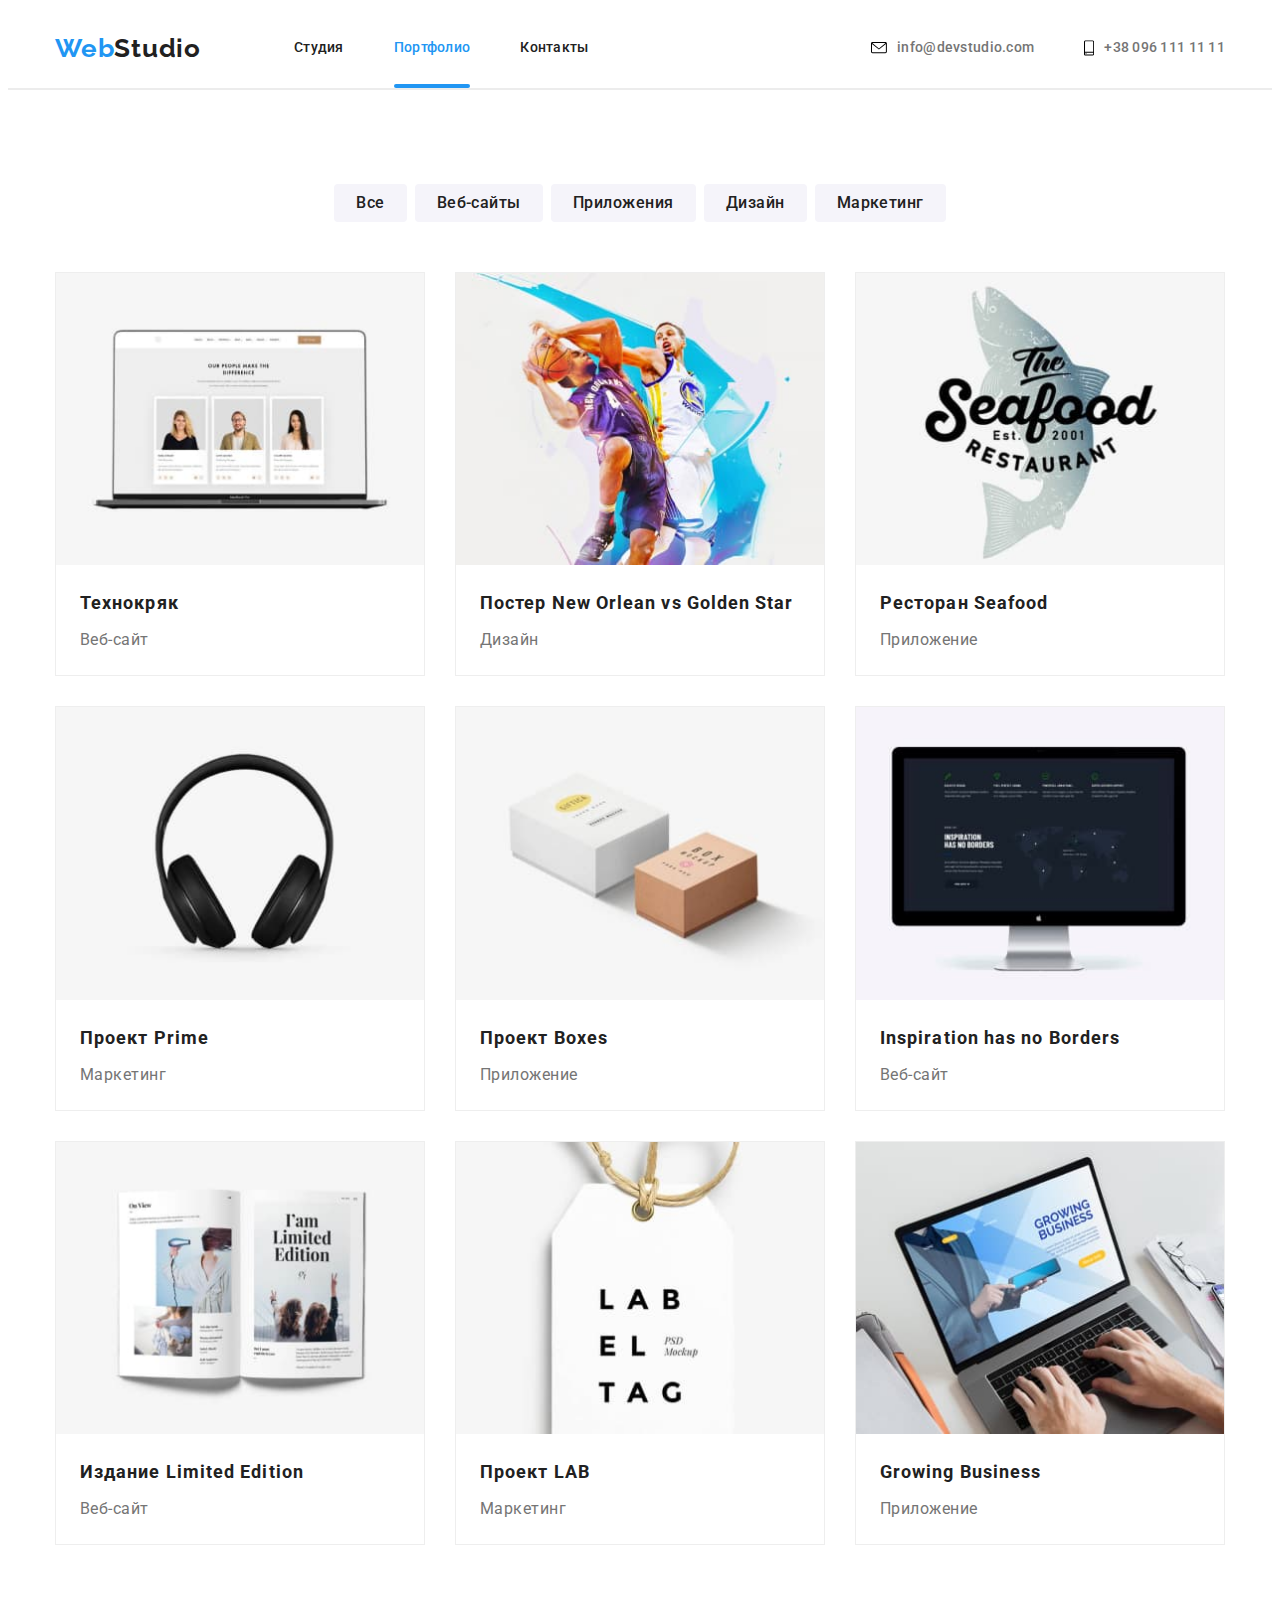
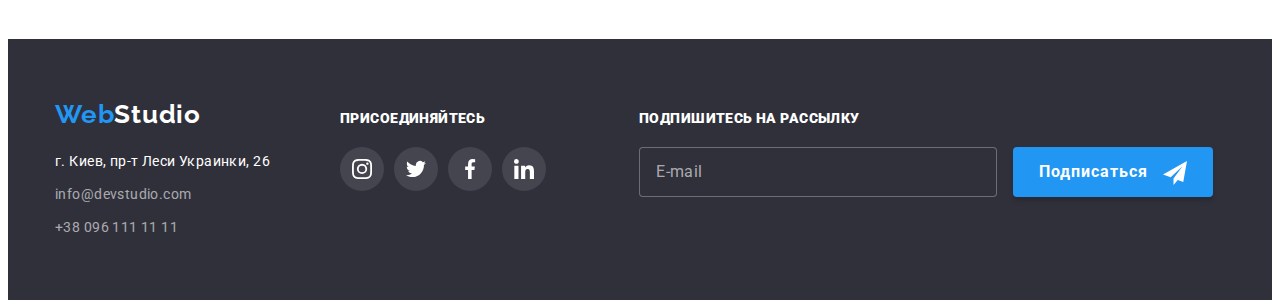
==== portfolio.html @ 42f09f69 "Homework-07 copy" ====
<!DOCTYPE html>
<html lang="ru">
<head>
    <meta charset="UTF-8">
    <meta name="viewport" content="width=device-width, initial-scale=1.0">
    <link href="https://fonts.googleapis.com/css2?family=Raleway:wght@700&family=Roboto:wght@400;500;700;900&display=swap" rel="stylesheet">
    <link rel="stylesheet" href="https://cdnjs.cloudflare.com/ajax/libs/modern-normalize/1.0.0/modern-normalize.min.css" integrity="sha512-ISS7cAi1PEhQ8jnbJpJZMd29NlhNj4AWYyLOSp2CE/CsHxTCu+r+t0D2yoJudVrd0/8fTVPUVDzY5Tvli75u/g==" crossorigin="anonymous" />
    <link rel="stylesheet" href="./css/main.min.css">
    <title>WebStudio</title>
</head>
<body>
    <header>
        <div class="container header">
            <nav class="nav">
                    <a href="./index.html" class="logo">Web<span class="logo-header">Studio</span></a>
                <ul class="list site-nav">
                    <li>
                        <a href="./index.html" class="nav-link">Студия</a>
                    </li>
                    <li>
                        <a href="./portfolio.html" class="nav-link current">Портфолио</a>
                    </li>
                    <li>
                        <a href="#contacts" class="nav-link">Контакты</a>
                    </li>
                </ul>
            </nav>
    
            <ul class="list contacts">
                <li>
                    <a href="mailto:info@devstudio.com" class="contacts-header">
                        <svg class="icon-contacts" width="16" height="12">
                            <use href="./imeges/icons/sprite.svg#icon-envelope"></use>
                        </svg>
                        info@devstudio.com
                    </a>
                </li>
                <li>
                    <a href="tel:+380961111111" class="contacts-header">
                        <svg class="icon-contacts" width="10" height="16">
                            <use href="./imeges/icons/sprite.svg#icon-smartphone"></use>
                        </svg>
                        +38 096 111 11 11
                    </a>
                </li>
            </ul>
        </div>
    </header>
        <span class="line"></span>
    <main>
        <div class="container">
                <h1 class="visually-hidden">Портфолио</h1>
            <ul class="list filter">
                <li>
                    <button type="button" class="btn">Все</button>
                </li>
                <li>
                    <button type="button" class="btn">Веб-сайты</button>
                </li>
                <li>
                    <button type="button" class="btn">Приложения</button>
                </li>
                <li>
                    <button type="button" class="btn">Дизайн</button>
                </li>
                <li>
                    <button type="button" class="btn">Маркетинг</button>
                </li>
            </ul>
        </div>

        <section class="portfolio-section">
            <div class="container">
                <h2 class="visually-hidden">Примеры наших работ</h2>

                <ul class="list portfolio">
                    <li class="portfolio-list">
                        <a class="portfolio-link" href="">
                            <div class="portfolio-thumb">
                                <img src="./imeges/portfolio/img-1.jpg" width="370" height="294" alt="Страница сайта на ноутбуке">  
                                <div class="portfolio-overlay">
                                    <p class="hidden-text">Технокряк это современная площадка распространения коронавируса. Компании используют эту платформу для цифрового шпионажа и атак на защищённые сервера конкурентов.</p>
                                </div>
                            </div> 
                            <h3 class="examples">Технокряк</h3>
                            <p class="examples-item">Веб-сайт</p>
                        </a>
                    </li>

                    <li class="portfolio-list">
                        <a class="portfolio-link" href="">
                            <div class="portfolio-thumb">
                                <img src="./imeges/portfolio/img-2.jpg" width="370" height="294" alt="Два баскетболиста с мячом">
                                <div class="portfolio-overlay">
                                    <p class="hidden-text">Технокряк это современная площадка распространения коронавируса. Компании используют эту платформу для цифрового шпионажа и атак на защищённые сервера конкурентов.</p>
                                </div>
                            </div>
                            <h3 class="examples">Постер New Orlean vs Golden Star</h3>
                            <p class="examples-item">Дизайн</p>
                        </a>
                    </li>

                    <li class="portfolio-list">
                        <a class="portfolio-link" href="">
                            <div class="portfolio-thumb">
                                <img src="./imeges/portfolio/img-3.jpg" width="370" height="294" alt="Логотип ресторана - название на фоне рыбы">
                                <div class="portfolio-overlay">
                                    <p class="hidden-text">Технокряк это современная площадка распространения коронавируса. Компании используют эту платформу для цифрового шпионажа и атак на защищённые сервера конкурентов.</p>
                                </div>
                            </div>
                            <h3 class="examples">Ресторан Seafood</h3>
                            <p class="examples-item">Приложение</p>
                        </a>
                    </li>

                    <li class="portfolio-list">
                        <a class="portfolio-link" href="">
                            <div class="portfolio-thumb">
                                <img src="./imeges/portfolio/img-4.jpg" width="370" height="294" alt="Наушники">
                                <div class="portfolio-overlay">
                                    <p class="hidden-text">Технокряк это современная площадка распространения коронавируса. Компании используют эту платформу для цифрового шпионажа и атак на защищённые сервера конкурентов.</p>
                                </div>
                            </div>
                            <h3 class="examples">Проект Prime</h3>
                            <p class="examples-item">Маркетинг</p>
                        </a>
                    </li>

                    <li class="portfolio-list">
                        <a class="portfolio-link" href="">
                            <div class="portfolio-thumb">
                                <img src="./imeges/portfolio/img-5.jpg" width="370" height="294" alt="Две коробки">
                                <div class="portfolio-overlay">
                                    <p class="hidden-text">Технокряк это современная площадка распространения коронавируса. Компании используют эту платформу для цифрового шпионажа и атак на защищённые сервера конкурентов.</p>
                                </div>
                            </div>
                            <h3 class="examples">Проект Boxes</h3>
                            <p class="examples-item">Приложение</p>
                        </a>
                    </li>

                    <li class="portfolio-list">
                        <a class="portfolio-link" href="">
                            <div class="portfolio-thumb">
                                <img src="./imeges/portfolio/img-6.jpg" width="370" height="294" alt="Монитор компьютера">
                                <div class="portfolio-overlay">
                                    <p class="hidden-text">Технокряк это современная площадка распространения коронавируса. Компании используют эту платформу для цифрового шпионажа и атак на защищённые сервера конкурентов.</p>
                                </div>
                            </div>
                            <h3 class="examples">Inspiration has no Borders</h3>
                            <p class="examples-item">Веб-сайт</p>
                        </a>
                    </li>

                    <li class="portfolio-list">
                        <a class="portfolio-link" href="">
                            <div class="portfolio-thumb">
                                <img src="./imeges/portfolio/img-7.jpg" width="370" height="294" alt="Страницы журнала">
                                <div class="portfolio-overlay">
                                    <p class="hidden-text">Технокряк это современная площадка распространения коронавируса. Компании используют эту платформу для цифрового шпионажа и атак на защищённые сервера конкурентов.</p>
                                </div>
                            </div>
                            <h3 class="examples">Издание Limited Edition</h3>
                            <p class="examples-item">Веб-сайт</p>
                        </a>
                    </li>

                    <li class="portfolio-list">
                        <a class="portfolio-link" href="">
                            <div class="portfolio-thumb">
                                <img src="./imeges/portfolio/img-8.jpg" width="370" height="294" alt="Ярлык">
                                <div class="portfolio-overlay">
                                    <p class="hidden-text">Технокряк это современная площадка распространения коронавируса. Компании используют эту платформу для цифрового шпионажа и атак на защищённые сервера конкурентов.</p>
                                </div>
                            </div>
                            <h3 class="examples">Проект LAB</h3>
                            <p class="examples-item">Маркетинг</p>
                        </a>
                    </li>

                    <li class="portfolio-list">
                        <a class="portfolio-link" href="">
                            <div class="portfolio-thumb">
                                <img src="./imeges/portfolio/img-9.jpg" width="370" height="294" alt="Открытый ноутбук, руки на клавиатуре">
                                <div class="portfolio-overlay">
                                    <p class="hidden-text">Технокряк это современная площадка распространения коронавируса. Компании используют эту платформу для цифрового шпионажа и атак на защищённые сервера конкурентов.</p>
                                </div>
                            </div>
                            <h3 class="examples">Growing Business</h3>
                            <p class="examples-item">Приложение</p>
                        </a>
                    </li>
                </ul>
            </div>
        </section>
    </main>

    <footer id="contacts" class="footer">
        <div class="container footer-flexbox">
            <div class="address-container">
                <a href="./index.html" class="logo">Web<span class="logo-footer">Studio</span></a>
                <address class="address-flexbox">
                    <p class="address">г. Киев, пр-т Леси Украинки, 26</p>
                    <a href="mailto:info@devstudio.com" class="contacts-footer">info@devstudio.com</a>
                    <a href="tel:+380961111111" class="contacts-footer">+38 096 111 11 11</a>
                </address>
            </div>
        
            <div class="join-container">
                <p class="join">Присоединяйтесь</p>
                <ul class="list social">
                    <li>
                        <a href="" class="our-social-links">
                            <svg class="social-icons">
                                <use href="./imeges/icons/sprite.svg#icon-instagram"></use>
                            </svg>
                        </a>
                    </li>
                    <li>
                        <a href="" class="our-social-links">
                            <svg class="social-icons">
                                <use href="./imeges/icons/sprite.svg#icon-twitter"></use>
                            </svg>
                        </a>
                    </li>
                    <li>
                        <a href="" class="our-social-links">
                            <svg class="social-icons">
                                <use href="./imeges/icons/sprite.svg#icon-facebook"></use>
                            </svg>
                        </a>
                    </li>
                    <li>
                        <a href="" class="our-social-links">
                            <svg class="social-icons">
                                <use href="./imeges/icons/sprite.svg#icon-linkedin"></use>
                            </svg>
                        </a>
                    </li>
                </ul>
            </div>

            <div class="subscribe-container">
                <p class="join">Подпишитесь на рассылку</p>
                <div class="form-footer">
                    <form>
                        <input type="email" name="e-mail" placeholder="E-mail">
                        <button class="subscribe-btn">Подписаться
                            <svg class="icon-send" width="24" height="24">
                                <use href='./imeges/icons/sprite.svg#icon-send'></use>
                            </svg>
                        </button>
                    </form>
                </div>
            </div>
            
        </div>
    </footer>
    
</body>
</html>
---- css/main.min.css ----
.visually-hidden{position:absolute !important;clip:rect(1px 1px 1px 1px);clip:rect(1px, 1px, 1px, 1px);padding:0 !important;border:0 !important;height:1px !important;width:1px !important;overflow:hidden}html{box-sizing:border-box}*,*::before,*::after{box-sizing:inherit}img{display:block;max-width:100%;height:auto}h1,h2,h3,p{margin-top:0}a{text-decoration:none}:root{--primary-text-color: #757575;--title-text-color: #212121;--accent-color: #2196F3;--primary-bg-color: #FFFFFF;--secondary-bg-color: #2F303A;--primary-button-color: #F5F4FA}body{background-color:#fff;color:#757575}.list{padding:0px;margin:0px;list-style:none}.container{width:1200px;margin-left:auto;margin-right:auto;padding-left:15px;padding-right:15px}.filter{display:flex;justify-content:center;padding-top:94px;padding-bottom:50px}.filter li:not(:last-child){margin-right:8px}.btn{border-radius:4px;padding:6px 22px;border:0px;font-family:Roboto,sans-serif;font-weight:500;font-size:16px;line-height:1.62;text-align:center;letter-spacing:0.03em;background-color:#F5F4FA;color:#212121;cursor:pointer;transition:background-color 250ms cubic-bezier(0.4, 0, 0.2, 1),color 250ms cubic-bezier(0.4, 0, 0.2, 1)}.btn:hover,.btn:focus{background-color:#2196F3;color:#fff}.logo{font-family:Raleway,sans-serif;font-weight:700;font-size:26px;line-height:1.19;letter-spacing:0.03em;color:#2196F3;text-decoration:none}.logo-header{font-family:Raleway,sans-serif;font-weight:700;font-size:26px;line-height:1.19;letter-spacing:0.03em;color:#212121;text-decoration:none}.logo-footer{font-family:Raleway,sans-serif;font-weight:700;font-size:26px;line-height:1.19;letter-spacing:0.03em;text-decoration:none;color:#fff}.hero-section{padding-top:200px;padding-bottom:200px;text-align:center}.hero{max-width:696px;margin-left:auto;margin-right:auto}.overlay{max-width:1600px;height:600px;margin-left:auto;margin-right:auto;background-image:linear-gradient(to right, rgba(47,48,58,0.4), rgba(47,48,58,0.4)),url(../imeges/hero-img.jpg);background-repeat:no-repeat;background-position:center;background-size:cover}.hero-title{margin-bottom:30px;font-family:Roboto,sans-serif;font-weight:900;font-size:44px;line-height:1.36;letter-spacing:0.06em;text-transform:uppercase;color:#fff}.hero-btn{display:inline-block;border-radius:4px;padding:10px 32px;border:0px;min-width:200px;box-shadow:0px 4px 4px rgba(0,0,0,0.15);font-family:Roboto,sans-serif;font-weight:700;font-size:16px;line-height:1.875;text-align:center;letter-spacing:0.06em;background-color:#2196F3;color:#fff;cursor:pointer;transition:background-color 250ms cubic-bezier(0.4, 0, 0.2, 1),color 250ms cubic-bezier(0.4, 0, 0.2, 1)}.hero-btn:hover,.hero-btn:focus{background-color:#fff;color:#2196F3}.feature-section{padding-top:94px;padding-bottom:94px}.feature{margin-bottom:10px;font-family:Roboto,sans-serif;font-weight:700;font-size:14px;line-height:1.14;letter-spacing:0.03em;text-transform:uppercase;color:#212121}.feature-text{margin-bottom:0px;width:270px;font-family:Roboto,sans-serif;font-weight:400;font-size:14px;line-height:1.71;letter-spacing:0.03em}.feature-flexbox{display:flex}.feature-flexbox li:not(:last-child){margin-right:30px}.feature-item::before{content:'';display:block;height:120px;margin-bottom:30px;background-color:#F5F4FA;border-radius:4px;background-repeat:no-repeat;background-position:center}.icon-antenna::before{background-image:url(../imeges/icons/antenna.svg)}.icon-clock::before{background-image:url(../imeges/icons/clock.svg)}.icon-diagram::before{background-image:url(../imeges/icons/diagram.svg)}.icon-astronaut::before{background-image:url(../imeges/icons/astronaut.svg)}.specialization-section{padding-bottom:94px}.specialization{display:flex}.specialization li:not(:last-child){margin-right:30px}.specialization-list{position:relative}.specialization-title{position:absolute;left:0;bottom:0;width:100%;padding-top:27px;padding-bottom:27px;margin:0;display:block;text-align:center;font-family:Roboto,sans-serif;font-weight:700;font-size:14px;line-height:1.14;letter-spacing:0.03em;text-transform:uppercase;color:#fff;background-color:rgba(47,48,58,0.8)}.section-title{margin-bottom:50px;font-family:Roboto,sans-serif;font-weight:700;font-size:36px;line-height:1.167;text-align:center;letter-spacing:0.03em;color:#212121}.team{margin-top:30px;margin-bottom:10px;font-family:Roboto,sans-serif;font-weight:500;font-size:16px;line-height:1.187;text-align:center;letter-spacing:0.03em;color:#212121}.section-team{padding-top:94px;padding-bottom:94px;background-color:#F5F4FA}.team-item{margin-bottom:16px;font-family:Roboto,sans-serif;font-weight:400;font-size:16px;line-height:1.187;text-align:center;letter-spacing:0.03em}.team-flexbox{display:flex}.team-flexbox>li:not(:last-child){margin-right:30px}.team-list{box-shadow:0px 1px 3px rgba(0,0,0,0.12),0px 1px 1px rgba(0,0,0,0.14),0px 2px 1px rgba(0,0,0,0.2);border-radius:0px 0px 4px 4px;background:#fff}.social{display:flex;justify-content:center;padding-bottom:30px}.social>li:not(:last-child){margin-right:10px}.social-links{display:flex;width:44px;height:44px;justify-content:center;align-items:center;border-radius:50%;fill:#AFB1B8;background-color:#fff;transition:background-color 250ms cubic-bezier(0.4, 0, 0.2, 1)}.social-links:hover .social-icons,.social-links:focus .social-icons{fill:#fff}.social-links:hover,.social-links:focus{background-color:#2196F3}.social-icons{width:20px;height:20px;transition:fill 250ms cubic-bezier(0.4, 0, 0.2, 1)}.nav{display:flex;align-items:center}.header{display:flex;align-items:center}.site-nav{display:flex;margin-left:93px}.site-nav li:not(:last-child){margin-right:50px}.nav-link{position:relative;display:block;padding-top:32px;padding-bottom:32px;font-family:Roboto,sans-serif;font-weight:500;font-size:14px;line-height:1.14;letter-spacing:0.02em;text-decoration:none;color:#212121;transition:color 250ms cubic-bezier(0.4, 0, 0.2, 1)}.nav-link:focus,.nav-link:hover{color:#2196F3}.nav-link.current{color:#2196F3}.nav-link::after,.nav-link::after,.current::after{position:absolute;bottom:0;width:100%;height:4px;content:'';display:block;border-radius:2px;background-color:#2196F3;opacity:0}.current::after{opacity:1}.line{display:flex;border:1px solid #ECECEC;flex-grow:1}.contacts-header{display:flex;padding-top:32px;padding-bottom:32px;align-items:center;font-family:Roboto,sans-serif;font-weight:500;font-size:14px;line-height:1.14;letter-spacing:0.02em;text-decoration:none;color:#757575;transition:color 250ms cubic-bezier(0.4, 0, 0.2, 1)}.contacts-header:hover,.contacts-header:focus{color:#2196F3}.contacts-header:hover .icon-contacts,.contacts-header:focus .icon-contacts{fill:#2196F3}.icon-contacts{margin-right:10px;transition:fill 250ms cubic-bezier(0.4, 0, 0.2, 1)}.contacts{display:flex;margin-left:auto}.contacts li:not(:last-child){margin-right:50px}.clients-section{padding-top:94px;padding-bottom:94px}.clients-title{margin-bottom:50px;font-family:Roboto,sans-serif;font-weight:700;font-size:36px;line-height:1.167;letter-spacing:0.03em;text-align:center;color:#212121}.clients-flexbox{display:flex}.clients-flexbox>li:not(:last-child){margin-right:30px}.clients-icon{fill:#AFB1B8;transition:fill 250ms cubic-bezier(0.4, 0, 0.2, 1)}.clients-link{display:flex;width:170px;height:90px;border:1px solid #AFB1B8;box-sizing:border-box;border-radius:4px;justify-content:center;align-items:center;transition:border-color 250ms cubic-bezier(0.4, 0, 0.2, 1)}.clients-link:hover .clients-icon,.clients-link:focus .clients-icon{fill:#2196F3}.clients-link:hover,.clients-link:focus{border-color:#2196F3}.footer{padding-top:60px;padding-bottom:60px;background-color:#2F303A}.address{margin-bottom:9px;margin-top:20px;font-family:Roboto,sans-serif;font-weight:400;font-size:14px;line-height:1.71;letter-spacing:0.03em;color:#fff}.contacts-footer{font-family:Roboto,sans-serif;font-weight:400;font-size:14px;line-height:1.71;text-decoration:none;letter-spacing:0.03em;color:rgba(255,255,255,0.6)}.contacts-footer+.contacts-footer{margin-top:9px}.address-flexbox{display:flex;flex-direction:column;font-style:normal}.join{margin-bottom:20px;font-family:Roboto,sans-serif;font-weight:900;font-size:14px;line-height:1.14;letter-spacing:0.03em;text-transform:uppercase;color:#fff}.our-social-links{display:flex;width:44px;height:44px;justify-content:center;align-items:center;border-radius:50%;fill:#fff;background-color:rgba(255,255,255,0.1);transition:background-color 250ms cubic-bezier(0.4, 0, 0.2, 1)}.our-social-links:hover,.our-social-links:focus{background-color:#2196F3}.footer-flexbox{display:flex}.address-container{margin-right:70px}.join-container{padding-top:12px;margin-right:93px}.subscribe-container{padding-top:12px}.subscribe-container input{margin-right:12px;width:358px;height:50px;padding-top:15px;padding-bottom:15px;padding-right:16px;padding-left:16px;font-family:Roboto,sans-serif;font-weight:400;font-size:16px;line-height:1.25;letter-spacing:0.03em;color:rgba(255,255,255,0.6);border-radius:4px;border:1px solid rgba(255,255,255,0.3);background-color:#2F303A}.subscribe-container input::placeholder{padding:0;font-family:Roboto,sans-serif;font-weight:400;font-size:16px;line-height:1.25;letter-spacing:0.03em;color:rgba(255,255,255,0.6)}.subscribe-btn{padding-top:10px;padding-bottom:10px;margin:0;width:200px;height:50px;border:0;border-radius:4px;font-family:Roboto,sans-serif;font-weight:700;font-size:16px;line-height:1.87;text-align:center;letter-spacing:0.06em;color:#fff;background-color:#2196F3;box-shadow:0px 4px 4px rgba(0,0,0,0.15);cursor:pointer;transition:background-color 250ms cubic-bezier(0.4, 0, 0.2, 1),color 250ms cubic-bezier(0.4, 0, 0.2, 1)}.subscribe-btn:hover,.subscribe-btn:focus{background-color:#fff;color:#2196F3}.subscribe-btn:hover .icon-send{fill:#2196F3}.icon-send{margin-left:10px;vertical-align:middle;fill:#fff;transition:fill 250ms cubic-bezier(0.4, 0, 0.2, 1)}.form-footer{display:flex;align-items:center}.backdrop{position:fixed;left:0;top:0;width:100%;height:100%;background-color:rgba(0,0,0,0.2);opacity:1;transition:opacity 250ms cubic-bezier(0.4, 0, 0.2, 1)}.is-hidden{opacity:0;pointer-events:none}.backdrop.is-hidden .modal{transform:translate(-50%, -50%) scale(0.9)}.modal{position:absolute;top:50%;left:50%;display:flex;min-width:528px;min-height:581px;background-color:#fff;box-shadow:0px 1px 3px rgba(0,0,0,0.12),0px 1px 1px rgba(0,0,0,0.14),0px 2px 1px rgba(0,0,0,0.2);border-radius:4px;transform:translate(-50%, -50%) scale(1);transition:transform 250ms cubic-bezier(0.4, 0, 0.2, 1)}.btn-close{width:30px;height:30px;margin-left:auto;margin-right:8px;margin-top:8px;display:flex;justify-content:center;align-items:center;border:1px solid rgba(0,0,0,0.1);border-radius:50%;background-color:#fff;cursor:pointer}.btn-close:hover .icon-close,.btn-close:focus .icon-close{fill:#2196F3}.icon-close{transition:fill 250ms cubic-bezier(0.4, 0, 0.2, 1)}.form{width:448px;margin:40px;z-index:1}.form-field{display:flex;flex-direction:column}.form-field+.form-field{margin-top:10px}.form-field input{position:relative;margin:0;padding:0;padding-left:42px;height:40px;width:100%;font-family:Roboto,sans-serif;font-weight:400;font-size:12px;line-height:1.167;letter-spacing:0.01em;border:1px solid rgba(33,33,33,0.2);border-radius:4px;color:#757575}.form-field label{margin:0;padding:0;font-family:Roboto,sans-serif;font-weight:400;font-size:12px;line-height:1.167;letter-spacing:0.01em;color:#757575}.form-field textarea{padding-top:12px;padding-bottom:12px;padding-left:16px;padding-right:16px;font-family:Roboto,sans-serif;font-weight:400;font-size:12px;line-height:1.167;letter-spacing:0.01em;color:#757575}.form-field textarea::placeholder{padding:0;font-family:Roboto,sans-serif;font-weight:400;font-size:12px;line-height:1.167;letter-spacing:0.01em;color:rgba(117,117,117,0.5)}.form-name{display:block;margin-bottom:4px}textarea{resize:none;height:120px;display:block;width:100%;border:1px solid rgba(33,33,33,0.2);border-radius:4px}textarea:focus{outline:0;border-color:#2196F3}.form-text{margin-bottom:12px;padding:0;font-family:Roboto;font-weight:700;font-size:20px;line-height:1.15;text-align:center;letter-spacing:0.03em;color:#212121}.form-checkbox{display:flex;align-items:center;justify-content:center;margin-top:20px}.form-checkbox label{margin:0;padding:0;font-family:Roboto,sans-serif;font-weight:400;font-size:14px;line-height:1.71;letter-spacing:0.03em;color:#757575}.form-checkbox a{text-decoration:underline;color:#2196F3}.form-submit{display:flex;justify-content:center;margin-top:30px}.submit{padding:10px 55px 10px 56px;margin:0;width:200px;height:50px;border:0;border-radius:4px;font-family:Roboto,sans-serif;font-weight:700;font-size:16px;line-height:1.87;text-align:center;letter-spacing:0.06em;color:#fff;background-color:#2196F3;box-shadow:0px 4px 4px rgba(0,0,0,0.15);cursor:pointer;transition:background-color 250ms cubic-bezier(0.4, 0, 0.2, 1),color 250ms cubic-bezier(0.4, 0, 0.2, 1)}.submit:hover{background-color:#F5F4FA;color:#2196F3}.form-input{position:relative}.icon-form{position:absolute;margin-left:15px;left:0;top:50%;transform:translateY(-50%)}.checkbox{-webkit-appearance:none;-moz-appearance:none;appearance:none;position:absolute}.checkbox-label{display:flex;justify-content:center;align-items:center}.custom-checkbox{display:block;width:16px;height:15px;margin-right:7px;background-image:url(../imeges/icons/check.svg)}.checkbox:checked+.custom-checkbox{background-image:url(../imeges/icons/checked.svg)}.input:focus+.icon-form{fill:#2196F3}.input:focus{outline:0;border-color:#2196F3}.input:hover{cursor:pointer}.portfolio-section{padding-bottom:94px}.portfolio{display:flex;flex-wrap:wrap}.portfolio-list{margin-right:30px;margin-bottom:30px;width:370px;background:#fff}.portfolio-list:nth-child(3n){margin-right:0px}.portfolio-list:nth-last-child(-n+3){margin-bottom:0px}.portfolio-thumb{position:relative;overflow:hidden}.hidden-text{position:absolute;left:0;top:50%;padding-left:24px;padding-right:24px;margin:0;transform:translate(0, -50%);font-family:Roboto,sans-serif;font-weight:400;font-size:18px;line-height:1.56;letter-spacing:0.03em;color:#fff}.portfolio-overlay{position:absolute;width:370px;height:294px;top:0;left:0;background-color:rgba(33,150,243,0.9);transform:translateY(100%);transition:transform 250ms cubic-bezier(0.4, 0, 0.2, 1)}.portfolio-link{display:block;border:1px solid #EEEEEE}.portfolio-link:hover .portfolio-overlay,.portfolio-link:focus .portfolio-overlay{transform:translateY(0)}.portfolio-link:hover,.portfolio-link:focus{box-shadow:0px 1px 1px rgba(0,0,0,0.12),0px 4px 4px rgba(0,0,0,0.06),1px 4px 6px rgba(0,0,0,0.16)}.examples{margin-top:20px;margin-bottom:4px;padding-left:24px;padding-right:24px;font-family:Roboto,sans-serif;font-weight:700;font-size:18px;line-height:2;letter-spacing:0.06em;color:#212121}.examples-item{padding-bottom:20px;margin-bottom:0px;padding-left:24px;padding-right:24px;font-family:Roboto,sans-serif;font-weight:400;font-size:16px;line-height:1.87;letter-spacing:0.03em;color:#757575}
/*# sourceMappingURL=main.min.css.map */
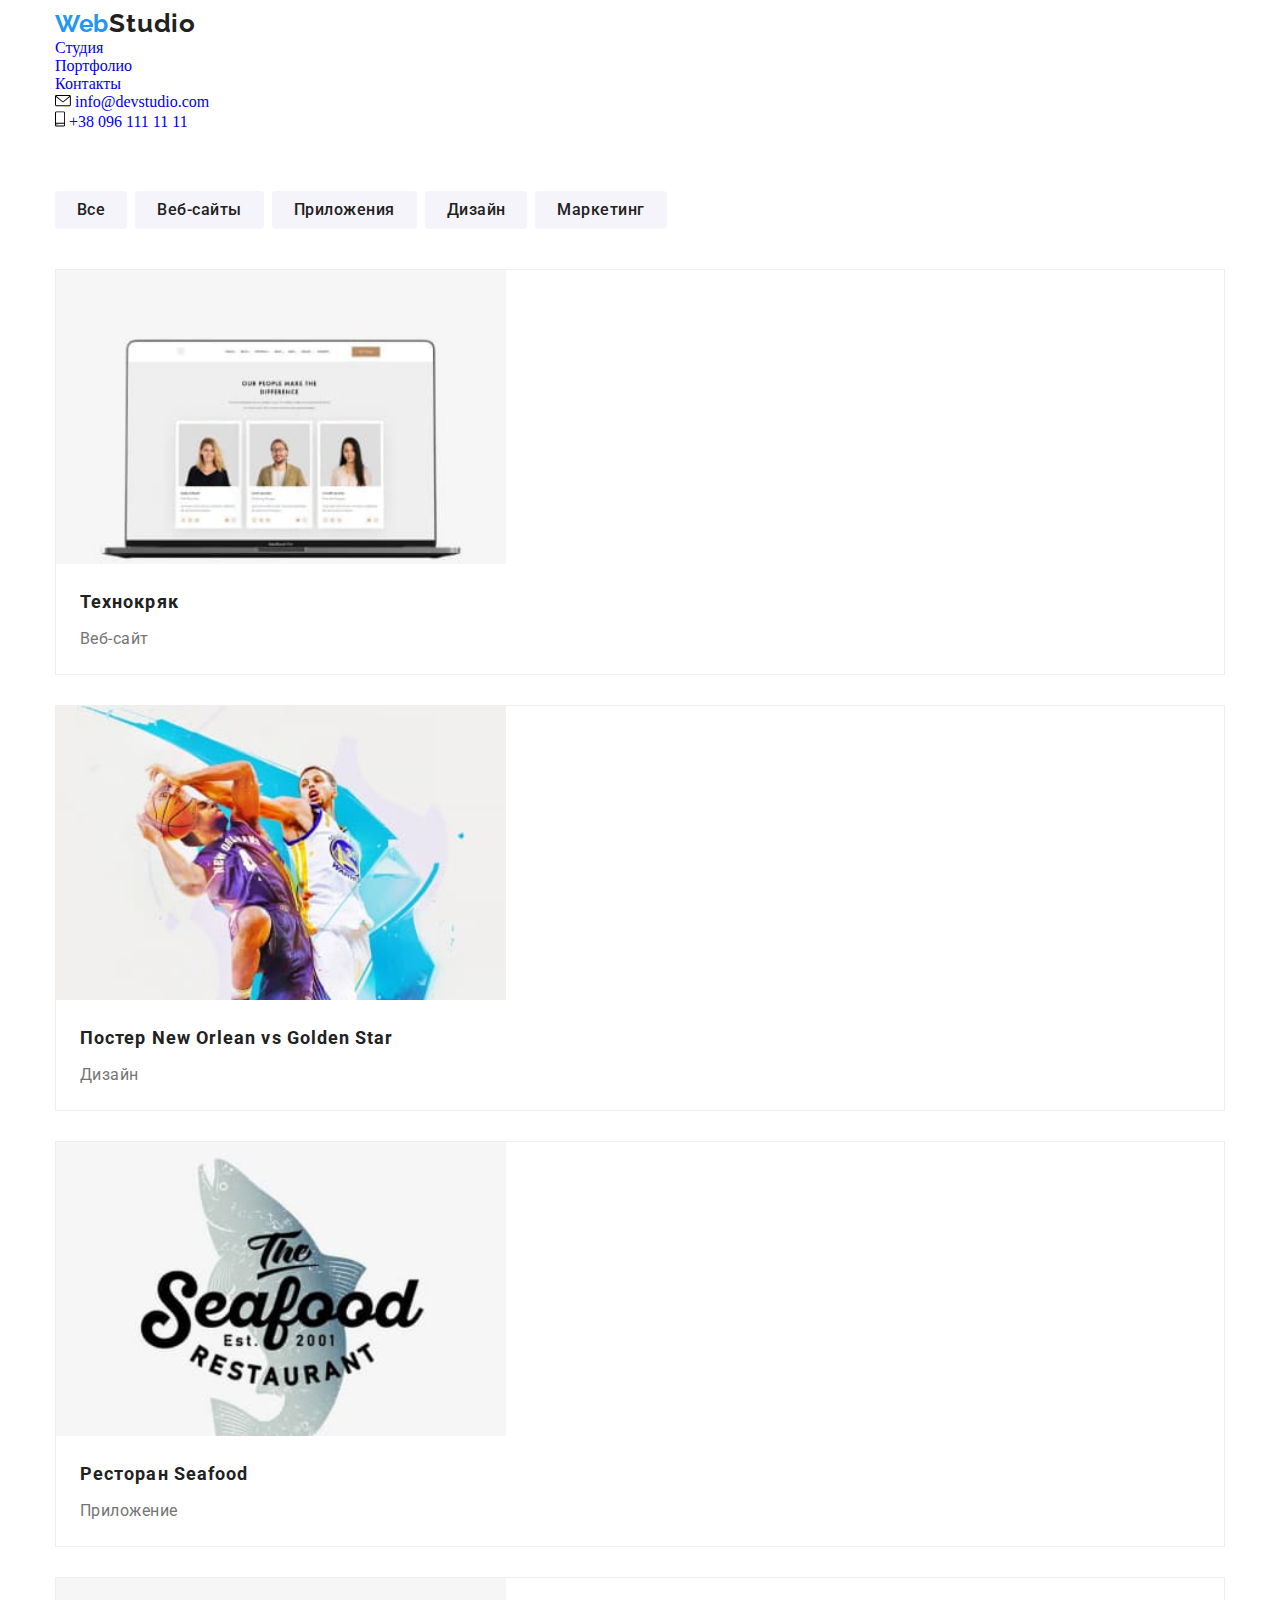
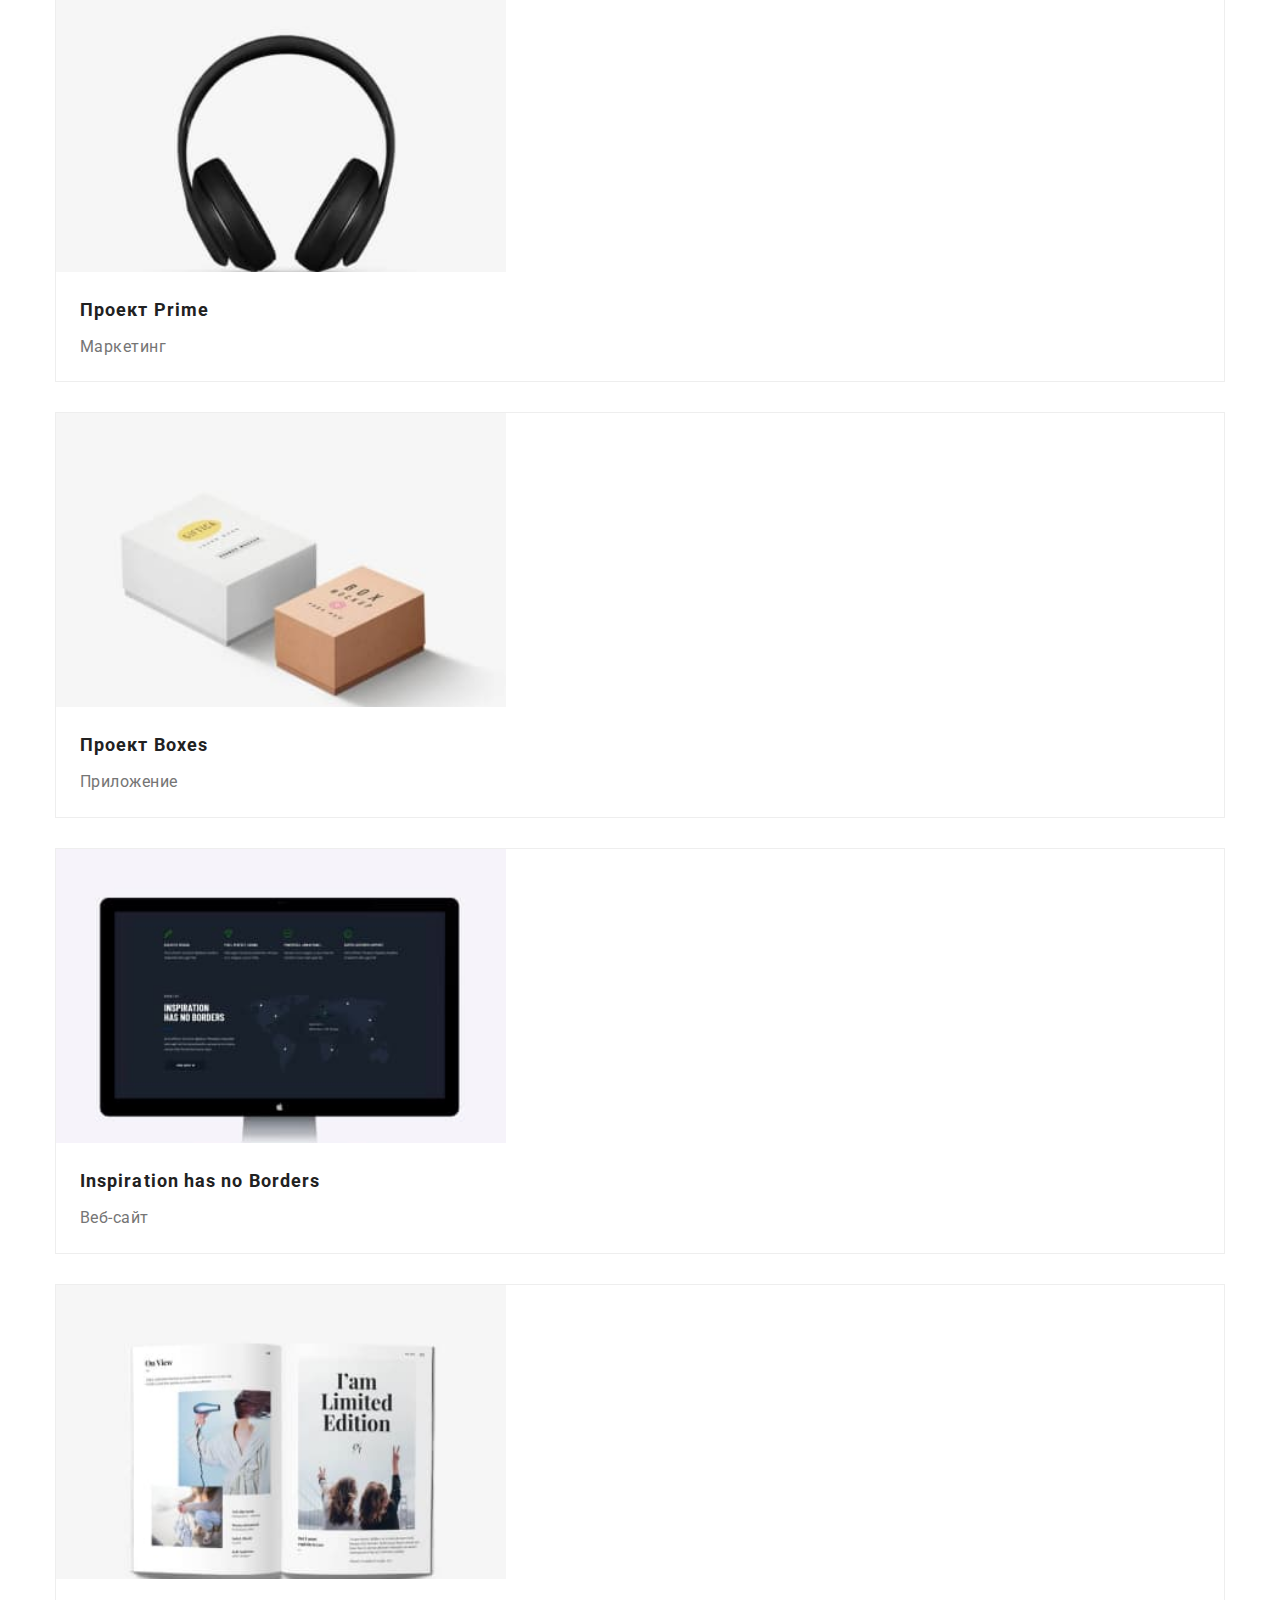
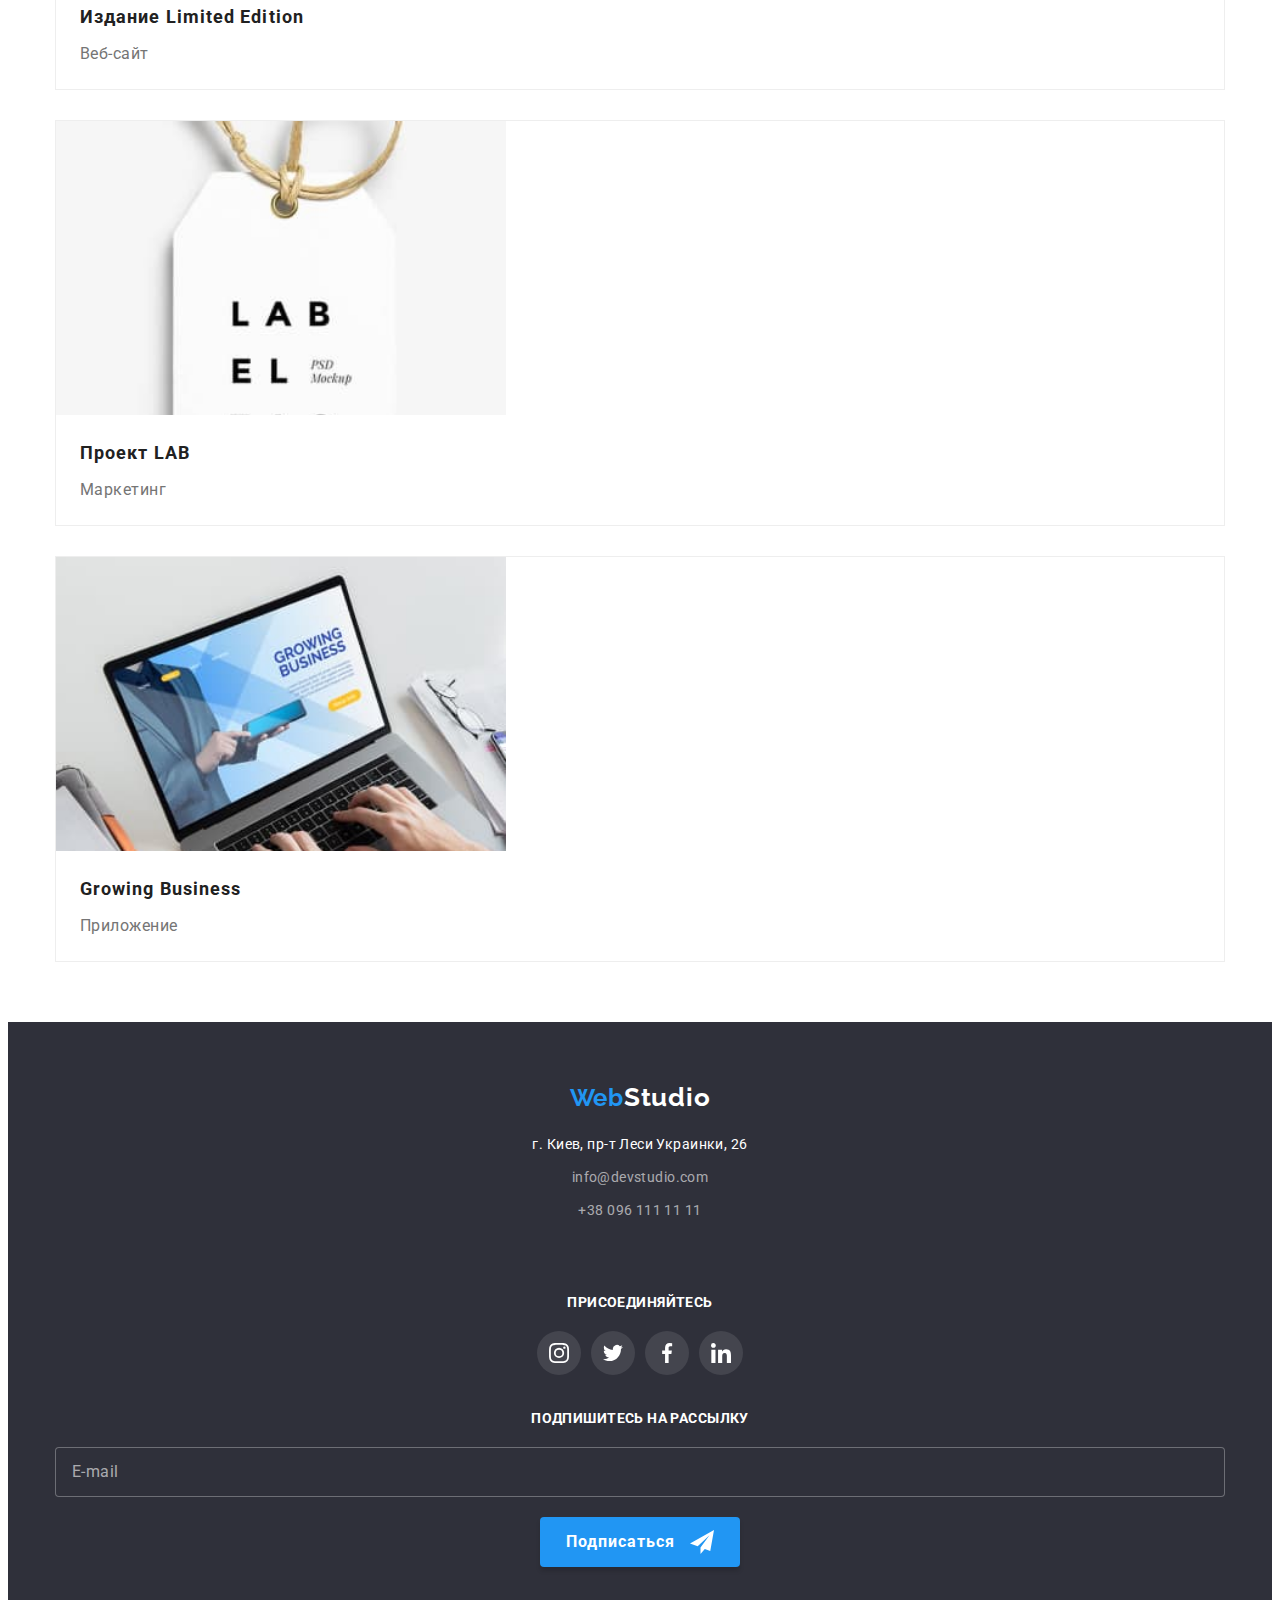
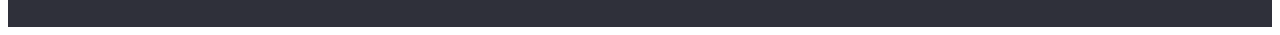
==== commit 676d19d7: "Mobile version 5.0" ====
--- a/portfolio.html
+++ b/portfolio.html
@@ -48,7 +48,7 @@
     </header>
         <span class="line"></span>
     <main>
-        <div class="container">
+        <div class="container buttons-container">
                 <h1 class="visually-hidden">Портфолио</h1>
             <ul class="list filter">
                 <li>
@@ -77,7 +77,7 @@
                     <li class="portfolio-list">
                         <a class="portfolio-link" href="">
                             <div class="portfolio-thumb">
-                                <img src="./imeges/portfolio/img-1.jpg" width="370" height="294" alt="Страница сайта на ноутбуке">  
+                                <img src="./imeges/portfolio/img-1.jpg" width="450" height="294" alt="Страница сайта на ноутбуке">  
                                 <div class="portfolio-overlay">
                                     <p class="hidden-text">Технокряк это современная площадка распространения коронавируса. Компании используют эту платформу для цифрового шпионажа и атак на защищённые сервера конкурентов.</p>
                                 </div>
@@ -90,7 +90,7 @@
                     <li class="portfolio-list">
                         <a class="portfolio-link" href="">
                             <div class="portfolio-thumb">
-                                <img src="./imeges/portfolio/img-2.jpg" width="370" height="294" alt="Два баскетболиста с мячом">
+                                <img src="./imeges/portfolio/img-2.jpg" width="450" height="294" alt="Два баскетболиста с мячом">
                                 <div class="portfolio-overlay">
                                     <p class="hidden-text">Технокряк это современная площадка распространения коронавируса. Компании используют эту платформу для цифрового шпионажа и атак на защищённые сервера конкурентов.</p>
                                 </div>
@@ -103,7 +103,7 @@
                     <li class="portfolio-list">
                         <a class="portfolio-link" href="">
                             <div class="portfolio-thumb">
-                                <img src="./imeges/portfolio/img-3.jpg" width="370" height="294" alt="Логотип ресторана - название на фоне рыбы">
+                                <img src="./imeges/portfolio/img-3.jpg" width="450" height="294" alt="Логотип ресторана - название на фоне рыбы">
                                 <div class="portfolio-overlay">
                                     <p class="hidden-text">Технокряк это современная площадка распространения коронавируса. Компании используют эту платформу для цифрового шпионажа и атак на защищённые сервера конкурентов.</p>
                                 </div>
@@ -116,7 +116,7 @@
                     <li class="portfolio-list">
                         <a class="portfolio-link" href="">
                             <div class="portfolio-thumb">
-                                <img src="./imeges/portfolio/img-4.jpg" width="370" height="294" alt="Наушники">
+                                <img src="./imeges/portfolio/img-4.jpg" width="450" height="294" alt="Наушники">
                                 <div class="portfolio-overlay">
                                     <p class="hidden-text">Технокряк это современная площадка распространения коронавируса. Компании используют эту платформу для цифрового шпионажа и атак на защищённые сервера конкурентов.</p>
                                 </div>
@@ -129,7 +129,7 @@
                     <li class="portfolio-list">
                         <a class="portfolio-link" href="">
                             <div class="portfolio-thumb">
-                                <img src="./imeges/portfolio/img-5.jpg" width="370" height="294" alt="Две коробки">
+                                <img src="./imeges/portfolio/img-5.jpg" width="450" height="294" alt="Две коробки">
                                 <div class="portfolio-overlay">
                                     <p class="hidden-text">Технокряк это современная площадка распространения коронавируса. Компании используют эту платформу для цифрового шпионажа и атак на защищённые сервера конкурентов.</p>
                                 </div>
@@ -142,7 +142,7 @@
                     <li class="portfolio-list">
                         <a class="portfolio-link" href="">
                             <div class="portfolio-thumb">
-                                <img src="./imeges/portfolio/img-6.jpg" width="370" height="294" alt="Монитор компьютера">
+                                <img src="./imeges/portfolio/img-6.jpg" width="450" height="294" alt="Монитор компьютера">
                                 <div class="portfolio-overlay">
                                     <p class="hidden-text">Технокряк это современная площадка распространения коронавируса. Компании используют эту платформу для цифрового шпионажа и атак на защищённые сервера конкурентов.</p>
                                 </div>
@@ -155,7 +155,7 @@
                     <li class="portfolio-list">
                         <a class="portfolio-link" href="">
                             <div class="portfolio-thumb">
-                                <img src="./imeges/portfolio/img-7.jpg" width="370" height="294" alt="Страницы журнала">
+                                <img src="./imeges/portfolio/img-7.jpg" width="450" height="294" alt="Страницы журнала">
                                 <div class="portfolio-overlay">
                                     <p class="hidden-text">Технокряк это современная площадка распространения коронавируса. Компании используют эту платформу для цифрового шпионажа и атак на защищённые сервера конкурентов.</p>
                                 </div>
@@ -168,7 +168,7 @@
                     <li class="portfolio-list">
                         <a class="portfolio-link" href="">
                             <div class="portfolio-thumb">
-                                <img src="./imeges/portfolio/img-8.jpg" width="370" height="294" alt="Ярлык">
+                                <img src="./imeges/portfolio/img-8.jpg" width="450" height="294" alt="Ярлык">
                                 <div class="portfolio-overlay">
                                     <p class="hidden-text">Технокряк это современная площадка распространения коронавируса. Компании используют эту платформу для цифрового шпионажа и атак на защищённые сервера конкурентов.</p>
                                 </div>
@@ -181,7 +181,7 @@
                     <li class="portfolio-list">
                         <a class="portfolio-link" href="">
                             <div class="portfolio-thumb">
-                                <img src="./imeges/portfolio/img-9.jpg" width="370" height="294" alt="Открытый ноутбук, руки на клавиатуре">
+                                <img src="./imeges/portfolio/img-9.jpg" width="450" height="294" alt="Открытый ноутбук, руки на клавиатуре">
                                 <div class="portfolio-overlay">
                                     <p class="hidden-text">Технокряк это современная площадка распространения коронавируса. Компании используют эту платформу для цифрового шпионажа и атак на защищённые сервера конкурентов.</p>
                                 </div>
--- a/css/main.min.css
+++ b/css/main.min.css
@@ -1,2 +1,2 @@
-.visually-hidden{position:absolute !important;clip:rect(1px 1px 1px 1px);clip:rect(1px, 1px, 1px, 1px);padding:0 !important;border:0 !important;height:1px !important;width:1px !important;overflow:hidden}html{box-sizing:border-box}*,*::before,*::after{box-sizing:inherit}img{display:block;max-width:100%;height:auto}h1,h2,h3,p{margin-top:0}a{text-decoration:none}:root{--primary-text-color: #757575;--title-text-color: #212121;--accent-color: #2196F3;--primary-bg-color: #FFFFFF;--secondary-bg-color: #2F303A;--primary-button-color: #F5F4FA}body{background-color:#fff;color:#757575}.list{padding:0px;margin:0px;list-style:none}.container{width:1200px;margin-left:auto;margin-right:auto;padding-left:15px;padding-right:15px}.filter{display:flex;justify-content:center;padding-top:94px;padding-bottom:50px}.filter li:not(:last-child){margin-right:8px}.btn{border-radius:4px;padding:6px 22px;border:0px;font-family:Roboto,sans-serif;font-weight:500;font-size:16px;line-height:1.62;text-align:center;letter-spacing:0.03em;background-color:#F5F4FA;color:#212121;cursor:pointer;transition:background-color 250ms cubic-bezier(0.4, 0, 0.2, 1),color 250ms cubic-bezier(0.4, 0, 0.2, 1)}.btn:hover,.btn:focus{background-color:#2196F3;color:#fff}.logo{font-family:Raleway,sans-serif;font-weight:700;font-size:26px;line-height:1.19;letter-spacing:0.03em;color:#2196F3;text-decoration:none}.logo-header{font-family:Raleway,sans-serif;font-weight:700;font-size:26px;line-height:1.19;letter-spacing:0.03em;color:#212121;text-decoration:none}.logo-footer{font-family:Raleway,sans-serif;font-weight:700;font-size:26px;line-height:1.19;letter-spacing:0.03em;text-decoration:none;color:#fff}.hero-section{padding-top:200px;padding-bottom:200px;text-align:center}.hero{max-width:696px;margin-left:auto;margin-right:auto}.overlay{max-width:1600px;height:600px;margin-left:auto;margin-right:auto;background-image:linear-gradient(to right, rgba(47,48,58,0.4), rgba(47,48,58,0.4)),url(../imeges/hero-img.jpg);background-repeat:no-repeat;background-position:center;background-size:cover}.hero-title{margin-bottom:30px;font-family:Roboto,sans-serif;font-weight:900;font-size:44px;line-height:1.36;letter-spacing:0.06em;text-transform:uppercase;color:#fff}.hero-btn{display:inline-block;border-radius:4px;padding:10px 32px;border:0px;min-width:200px;box-shadow:0px 4px 4px rgba(0,0,0,0.15);font-family:Roboto,sans-serif;font-weight:700;font-size:16px;line-height:1.875;text-align:center;letter-spacing:0.06em;background-color:#2196F3;color:#fff;cursor:pointer;transition:background-color 250ms cubic-bezier(0.4, 0, 0.2, 1),color 250ms cubic-bezier(0.4, 0, 0.2, 1)}.hero-btn:hover,.hero-btn:focus{background-color:#fff;color:#2196F3}.feature-section{padding-top:94px;padding-bottom:94px}.feature{margin-bottom:10px;font-family:Roboto,sans-serif;font-weight:700;font-size:14px;line-height:1.14;letter-spacing:0.03em;text-transform:uppercase;color:#212121}.feature-text{margin-bottom:0px;width:270px;font-family:Roboto,sans-serif;font-weight:400;font-size:14px;line-height:1.71;letter-spacing:0.03em}.feature-flexbox{display:flex}.feature-flexbox li:not(:last-child){margin-right:30px}.feature-item::before{content:'';display:block;height:120px;margin-bottom:30px;background-color:#F5F4FA;border-radius:4px;background-repeat:no-repeat;background-position:center}.icon-antenna::before{background-image:url(../imeges/icons/antenna.svg)}.icon-clock::before{background-image:url(../imeges/icons/clock.svg)}.icon-diagram::before{background-image:url(../imeges/icons/diagram.svg)}.icon-astronaut::before{background-image:url(../imeges/icons/astronaut.svg)}.specialization-section{padding-bottom:94px}.specialization{display:flex}.specialization li:not(:last-child){margin-right:30px}.specialization-list{position:relative}.specialization-title{position:absolute;left:0;bottom:0;width:100%;padding-top:27px;padding-bottom:27px;margin:0;display:block;text-align:center;font-family:Roboto,sans-serif;font-weight:700;font-size:14px;line-height:1.14;letter-spacing:0.03em;text-transform:uppercase;color:#fff;background-color:rgba(47,48,58,0.8)}.section-title{margin-bottom:50px;font-family:Roboto,sans-serif;font-weight:700;font-size:36px;line-height:1.167;text-align:center;letter-spacing:0.03em;color:#212121}.team{margin-top:30px;margin-bottom:10px;font-family:Roboto,sans-serif;font-weight:500;font-size:16px;line-height:1.187;text-align:center;letter-spacing:0.03em;color:#212121}.section-team{padding-top:94px;padding-bottom:94px;background-color:#F5F4FA}.team-item{margin-bottom:16px;font-family:Roboto,sans-serif;font-weight:400;font-size:16px;line-height:1.187;text-align:center;letter-spacing:0.03em}.team-flexbox{display:flex}.team-flexbox>li:not(:last-child){margin-right:30px}.team-list{box-shadow:0px 1px 3px rgba(0,0,0,0.12),0px 1px 1px rgba(0,0,0,0.14),0px 2px 1px rgba(0,0,0,0.2);border-radius:0px 0px 4px 4px;background:#fff}.social{display:flex;justify-content:center;padding-bottom:30px}.social>li:not(:last-child){margin-right:10px}.social-links{display:flex;width:44px;height:44px;justify-content:center;align-items:center;border-radius:50%;fill:#AFB1B8;background-color:#fff;transition:background-color 250ms cubic-bezier(0.4, 0, 0.2, 1)}.social-links:hover .social-icons,.social-links:focus .social-icons{fill:#fff}.social-links:hover,.social-links:focus{background-color:#2196F3}.social-icons{width:20px;height:20px;transition:fill 250ms cubic-bezier(0.4, 0, 0.2, 1)}.nav{display:flex;align-items:center}.header{display:flex;align-items:center}.site-nav{display:flex;margin-left:93px}.site-nav li:not(:last-child){margin-right:50px}.nav-link{position:relative;display:block;padding-top:32px;padding-bottom:32px;font-family:Roboto,sans-serif;font-weight:500;font-size:14px;line-height:1.14;letter-spacing:0.02em;text-decoration:none;color:#212121;transition:color 250ms cubic-bezier(0.4, 0, 0.2, 1)}.nav-link:focus,.nav-link:hover{color:#2196F3}.nav-link.current{color:#2196F3}.nav-link::after,.nav-link::after,.current::after{position:absolute;bottom:0;width:100%;height:4px;content:'';display:block;border-radius:2px;background-color:#2196F3;opacity:0}.current::after{opacity:1}.line{display:flex;border:1px solid #ECECEC;flex-grow:1}.contacts-header{display:flex;padding-top:32px;padding-bottom:32px;align-items:center;font-family:Roboto,sans-serif;font-weight:500;font-size:14px;line-height:1.14;letter-spacing:0.02em;text-decoration:none;color:#757575;transition:color 250ms cubic-bezier(0.4, 0, 0.2, 1)}.contacts-header:hover,.contacts-header:focus{color:#2196F3}.contacts-header:hover .icon-contacts,.contacts-header:focus .icon-contacts{fill:#2196F3}.icon-contacts{margin-right:10px;transition:fill 250ms cubic-bezier(0.4, 0, 0.2, 1)}.contacts{display:flex;margin-left:auto}.contacts li:not(:last-child){margin-right:50px}.clients-section{padding-top:94px;padding-bottom:94px}.clients-title{margin-bottom:50px;font-family:Roboto,sans-serif;font-weight:700;font-size:36px;line-height:1.167;letter-spacing:0.03em;text-align:center;color:#212121}.clients-flexbox{display:flex}.clients-flexbox>li:not(:last-child){margin-right:30px}.clients-icon{fill:#AFB1B8;transition:fill 250ms cubic-bezier(0.4, 0, 0.2, 1)}.clients-link{display:flex;width:170px;height:90px;border:1px solid #AFB1B8;box-sizing:border-box;border-radius:4px;justify-content:center;align-items:center;transition:border-color 250ms cubic-bezier(0.4, 0, 0.2, 1)}.clients-link:hover .clients-icon,.clients-link:focus .clients-icon{fill:#2196F3}.clients-link:hover,.clients-link:focus{border-color:#2196F3}.footer{padding-top:60px;padding-bottom:60px;background-color:#2F303A}.address{margin-bottom:9px;margin-top:20px;font-family:Roboto,sans-serif;font-weight:400;font-size:14px;line-height:1.71;letter-spacing:0.03em;color:#fff}.contacts-footer{font-family:Roboto,sans-serif;font-weight:400;font-size:14px;line-height:1.71;text-decoration:none;letter-spacing:0.03em;color:rgba(255,255,255,0.6)}.contacts-footer+.contacts-footer{margin-top:9px}.address-flexbox{display:flex;flex-direction:column;font-style:normal}.join{margin-bottom:20px;font-family:Roboto,sans-serif;font-weight:900;font-size:14px;line-height:1.14;letter-spacing:0.03em;text-transform:uppercase;color:#fff}.our-social-links{display:flex;width:44px;height:44px;justify-content:center;align-items:center;border-radius:50%;fill:#fff;background-color:rgba(255,255,255,0.1);transition:background-color 250ms cubic-bezier(0.4, 0, 0.2, 1)}.our-social-links:hover,.our-social-links:focus{background-color:#2196F3}.footer-flexbox{display:flex}.address-container{margin-right:70px}.join-container{padding-top:12px;margin-right:93px}.subscribe-container{padding-top:12px}.subscribe-container input{margin-right:12px;width:358px;height:50px;padding-top:15px;padding-bottom:15px;padding-right:16px;padding-left:16px;font-family:Roboto,sans-serif;font-weight:400;font-size:16px;line-height:1.25;letter-spacing:0.03em;color:rgba(255,255,255,0.6);border-radius:4px;border:1px solid rgba(255,255,255,0.3);background-color:#2F303A}.subscribe-container input::placeholder{padding:0;font-family:Roboto,sans-serif;font-weight:400;font-size:16px;line-height:1.25;letter-spacing:0.03em;color:rgba(255,255,255,0.6)}.subscribe-btn{padding-top:10px;padding-bottom:10px;margin:0;width:200px;height:50px;border:0;border-radius:4px;font-family:Roboto,sans-serif;font-weight:700;font-size:16px;line-height:1.87;text-align:center;letter-spacing:0.06em;color:#fff;background-color:#2196F3;box-shadow:0px 4px 4px rgba(0,0,0,0.15);cursor:pointer;transition:background-color 250ms cubic-bezier(0.4, 0, 0.2, 1),color 250ms cubic-bezier(0.4, 0, 0.2, 1)}.subscribe-btn:hover,.subscribe-btn:focus{background-color:#fff;color:#2196F3}.subscribe-btn:hover .icon-send{fill:#2196F3}.icon-send{margin-left:10px;vertical-align:middle;fill:#fff;transition:fill 250ms cubic-bezier(0.4, 0, 0.2, 1)}.form-footer{display:flex;align-items:center}.backdrop{position:fixed;left:0;top:0;width:100%;height:100%;background-color:rgba(0,0,0,0.2);opacity:1;transition:opacity 250ms cubic-bezier(0.4, 0, 0.2, 1)}.is-hidden{opacity:0;pointer-events:none}.backdrop.is-hidden .modal{transform:translate(-50%, -50%) scale(0.9)}.modal{position:absolute;top:50%;left:50%;display:flex;min-width:528px;min-height:581px;background-color:#fff;box-shadow:0px 1px 3px rgba(0,0,0,0.12),0px 1px 1px rgba(0,0,0,0.14),0px 2px 1px rgba(0,0,0,0.2);border-radius:4px;transform:translate(-50%, -50%) scale(1);transition:transform 250ms cubic-bezier(0.4, 0, 0.2, 1)}.btn-close{width:30px;height:30px;margin-left:auto;margin-right:8px;margin-top:8px;display:flex;justify-content:center;align-items:center;border:1px solid rgba(0,0,0,0.1);border-radius:50%;background-color:#fff;cursor:pointer}.btn-close:hover .icon-close,.btn-close:focus .icon-close{fill:#2196F3}.icon-close{transition:fill 250ms cubic-bezier(0.4, 0, 0.2, 1)}.form{width:448px;margin:40px;z-index:1}.form-field{display:flex;flex-direction:column}.form-field+.form-field{margin-top:10px}.form-field input{position:relative;margin:0;padding:0;padding-left:42px;height:40px;width:100%;font-family:Roboto,sans-serif;font-weight:400;font-size:12px;line-height:1.167;letter-spacing:0.01em;border:1px solid rgba(33,33,33,0.2);border-radius:4px;color:#757575}.form-field label{margin:0;padding:0;font-family:Roboto,sans-serif;font-weight:400;font-size:12px;line-height:1.167;letter-spacing:0.01em;color:#757575}.form-field textarea{padding-top:12px;padding-bottom:12px;padding-left:16px;padding-right:16px;font-family:Roboto,sans-serif;font-weight:400;font-size:12px;line-height:1.167;letter-spacing:0.01em;color:#757575}.form-field textarea::placeholder{padding:0;font-family:Roboto,sans-serif;font-weight:400;font-size:12px;line-height:1.167;letter-spacing:0.01em;color:rgba(117,117,117,0.5)}.form-name{display:block;margin-bottom:4px}textarea{resize:none;height:120px;display:block;width:100%;border:1px solid rgba(33,33,33,0.2);border-radius:4px}textarea:focus{outline:0;border-color:#2196F3}.form-text{margin-bottom:12px;padding:0;font-family:Roboto;font-weight:700;font-size:20px;line-height:1.15;text-align:center;letter-spacing:0.03em;color:#212121}.form-checkbox{display:flex;align-items:center;justify-content:center;margin-top:20px}.form-checkbox label{margin:0;padding:0;font-family:Roboto,sans-serif;font-weight:400;font-size:14px;line-height:1.71;letter-spacing:0.03em;color:#757575}.form-checkbox a{text-decoration:underline;color:#2196F3}.form-submit{display:flex;justify-content:center;margin-top:30px}.submit{padding:10px 55px 10px 56px;margin:0;width:200px;height:50px;border:0;border-radius:4px;font-family:Roboto,sans-serif;font-weight:700;font-size:16px;line-height:1.87;text-align:center;letter-spacing:0.06em;color:#fff;background-color:#2196F3;box-shadow:0px 4px 4px rgba(0,0,0,0.15);cursor:pointer;transition:background-color 250ms cubic-bezier(0.4, 0, 0.2, 1),color 250ms cubic-bezier(0.4, 0, 0.2, 1)}.submit:hover{background-color:#F5F4FA;color:#2196F3}.form-input{position:relative}.icon-form{position:absolute;margin-left:15px;left:0;top:50%;transform:translateY(-50%)}.checkbox{-webkit-appearance:none;-moz-appearance:none;appearance:none;position:absolute}.checkbox-label{display:flex;justify-content:center;align-items:center}.custom-checkbox{display:block;width:16px;height:15px;margin-right:7px;background-image:url(../imeges/icons/check.svg)}.checkbox:checked+.custom-checkbox{background-image:url(../imeges/icons/checked.svg)}.input:focus+.icon-form{fill:#2196F3}.input:focus{outline:0;border-color:#2196F3}.input:hover{cursor:pointer}.portfolio-section{padding-bottom:94px}.portfolio{display:flex;flex-wrap:wrap}.portfolio-list{margin-right:30px;margin-bottom:30px;width:370px;background:#fff}.portfolio-list:nth-child(3n){margin-right:0px}.portfolio-list:nth-last-child(-n+3){margin-bottom:0px}.portfolio-thumb{position:relative;overflow:hidden}.hidden-text{position:absolute;left:0;top:50%;padding-left:24px;padding-right:24px;margin:0;transform:translate(0, -50%);font-family:Roboto,sans-serif;font-weight:400;font-size:18px;line-height:1.56;letter-spacing:0.03em;color:#fff}.portfolio-overlay{position:absolute;width:370px;height:294px;top:0;left:0;background-color:rgba(33,150,243,0.9);transform:translateY(100%);transition:transform 250ms cubic-bezier(0.4, 0, 0.2, 1)}.portfolio-link{display:block;border:1px solid #EEEEEE}.portfolio-link:hover .portfolio-overlay,.portfolio-link:focus .portfolio-overlay{transform:translateY(0)}.portfolio-link:hover,.portfolio-link:focus{box-shadow:0px 1px 1px rgba(0,0,0,0.12),0px 4px 4px rgba(0,0,0,0.06),1px 4px 6px rgba(0,0,0,0.16)}.examples{margin-top:20px;margin-bottom:4px;padding-left:24px;padding-right:24px;font-family:Roboto,sans-serif;font-weight:700;font-size:18px;line-height:2;letter-spacing:0.06em;color:#212121}.examples-item{padding-bottom:20px;margin-bottom:0px;padding-left:24px;padding-right:24px;font-family:Roboto,sans-serif;font-weight:400;font-size:16px;line-height:1.87;letter-spacing:0.03em;color:#757575}
+.visually-hidden{position:absolute !important;clip:rect(1px 1px 1px 1px);clip:rect(1px, 1px, 1px, 1px);padding:0 !important;border:0 !important;height:1px !important;width:1px !important;overflow:hidden}html{box-sizing:border-box}*,*::before,*::after{box-sizing:inherit}img{display:block;max-width:100%;height:auto}h1,h2,h3,p{margin-top:0}a{text-decoration:none}:root{--primary-text-color: #757575;--title-text-color: #212121;--accent-color: #2196F3;--primary-bg-color: #FFFFFF;--secondary-bg-color: #2F303A;--primary-button-color: #F5F4FA}body{background-color:#fff;color:#757575}.list{padding:0px;margin:0px;list-style:none}.container{margin-left:auto;margin-right:auto;padding-left:15px;padding-right:15px}@media screen and (min-width: 480px){.container{width:480px}}@media screen and (min-width: 768px){.container{width:768px}}@media screen and (min-width: 1200px){.container{width:1200px}}.buttons-container{padding-top:60px;padding-bottom:40px}.filter{display:flex;flex-wrap:wrap;margin-bottom:-15px}.filter li:not(:last-child){margin-right:8px}.filter li{margin-bottom:15px}.btn{border-radius:4px;padding:6px 22px;border:0px;font-family:Roboto,sans-serif;font-weight:500;font-size:16px;line-height:1.62;text-align:center;letter-spacing:0.03em;background-color:#F5F4FA;color:#212121;cursor:pointer;transition:background-color 250ms cubic-bezier(0.4, 0, 0.2, 1),color 250ms cubic-bezier(0.4, 0, 0.2, 1)}.btn:hover,.btn:focus{background-color:#2196F3;color:#fff}.logo{font-family:Raleway,sans-serif;font-weight:700;font-size:24px;line-height:1.167;letter-spacing:0.03em;color:#2196F3;text-decoration:none}footer .logo{display:block;text-align:center}.logo-header{font-family:Raleway,sans-serif;font-weight:700;font-size:26px;line-height:1.19;letter-spacing:0.03em;color:#212121;text-decoration:none}.logo-footer{font-family:Raleway,sans-serif;font-weight:700;font-size:26px;line-height:1.19;letter-spacing:0.03em;text-decoration:none;color:#fff}.hero-section{padding-top:118px;padding-bottom:118px;text-align:center}.overlay{margin-left:auto;margin-right:auto;background-image:linear-gradient(to right, rgba(47,48,58,0.4), rgba(47,48,58,0.4)),url(../imeges/hero-img.jpg);background-repeat:no-repeat;background-position:center;background-size:cover}.hero-title{margin-bottom:30px;padding:0px 60px;font-family:Roboto,sans-serif;font-weight:900;font-size:26px;line-height:1.62;letter-spacing:0.06em;text-transform:uppercase;color:#fff}.hero-btn{display:inline-block;border-radius:4px;padding:10px 32px;border:0px;min-width:200px;box-shadow:0px 4px 4px rgba(0,0,0,0.15);font-family:Roboto,sans-serif;font-weight:700;font-size:16px;line-height:1.875;text-align:center;letter-spacing:0.06em;background-color:#2196F3;color:#fff;cursor:pointer;transition:background-color 250ms cubic-bezier(0.4, 0, 0.2, 1),color 250ms cubic-bezier(0.4, 0, 0.2, 1)}.hero-btn:hover,.hero-btn:focus{background-color:#fff;color:#2196F3}.feature-section{padding-top:60px;padding-bottom:60px}.feature{margin-bottom:10px;text-align:center;font-family:Roboto,sans-serif;font-weight:700;font-size:14px;line-height:1.14;letter-spacing:0.03em;text-transform:uppercase;color:#212121}.feature-text{margin-bottom:0px;font-family:Roboto,sans-serif;font-weight:400;font-size:14px;line-height:1.71;letter-spacing:0.03em}.feature-flexbox li:not(:last-child){margin-bottom:30px}.feature-item::before{content:'';display:block;height:120px;margin-bottom:30px;background-color:#F5F4FA;border-radius:4px;background-repeat:no-repeat;background-position:center}.icon-antenna::before{background-image:url(../imeges/icons/antenna.svg)}.icon-clock::before{background-image:url(../imeges/icons/clock.svg)}.icon-diagram::before{background-image:url(../imeges/icons/diagram.svg)}.icon-astronaut::before{background-image:url(../imeges/icons/astronaut.svg)}.specialization-section{display:none;padding-bottom:94px}.specialization{display:flex}.specialization li:not(:last-child){margin-right:30px}.specialization-list{position:relative}.specialization-title{position:absolute;left:0;bottom:0;width:100%;padding-top:27px;padding-bottom:27px;margin:0;display:block;text-align:center;font-family:Roboto,sans-serif;font-weight:700;font-size:14px;line-height:1.14;letter-spacing:0.03em;text-transform:uppercase;color:#fff;background-color:rgba(47,48,58,0.8)}.section-title{margin-bottom:50px;font-family:Roboto,sans-serif;font-weight:700;font-size:36px;line-height:1.167;text-align:center;letter-spacing:0.03em;color:#212121}.team{margin-top:30px;margin-bottom:10px;font-family:Roboto,sans-serif;font-weight:500;font-size:16px;line-height:1.187;text-align:center;letter-spacing:0.03em;color:#212121}.section-team{padding-top:60px;padding-bottom:60px;background-color:#F5F4FA}.team-title{margin-bottom:30px;font-family:Roboto,sans-serif;font-weight:700;font-size:28px;line-height:1.178;text-align:center;letter-spacing:0.03em;color:#212121}.team-item{margin-bottom:16px;font-family:Roboto,sans-serif;font-weight:400;font-size:16px;line-height:1.187;text-align:center;letter-spacing:0.03em}.team-flexbox>li:not(:last-child){margin-bottom:30px}.team-list{box-shadow:0px 1px 3px rgba(0,0,0,0.12),0px 1px 1px rgba(0,0,0,0.14),0px 2px 1px rgba(0,0,0,0.2);border-radius:0px 0px 4px 4px;background:#fff}.social{display:flex;justify-content:center;padding-bottom:24px}.social>li:not(:last-child){margin-right:10px}.social-links{display:flex;width:44px;height:44px;justify-content:center;align-items:center;border-radius:50%;fill:#AFB1B8;background-color:#fff;transition:background-color 250ms cubic-bezier(0.4, 0, 0.2, 1)}.social-links:hover .social-icons,.social-links:focus .social-icons{fill:#fff}.social-links:hover,.social-links:focus{background-color:#2196F3}.social-icons{width:20px;height:20px;transition:fill 250ms cubic-bezier(0.4, 0, 0.2, 1)}.clients-section{padding-top:60px;padding-bottom:60px}.clients-title{margin-bottom:30px;font-family:Roboto,sans-serif;font-weight:700;font-size:28px;line-height:1.178;letter-spacing:0.03em;text-align:center;color:#212121}.clients-item{width:calc((100% - 4 * 15px) / 2);margin:15px}@media screen and (min-width: 480px){.clients-flexbox{display:flex;flex-wrap:wrap;margin:-15px}}.clients-icon{fill:#AFB1B8;transition:fill 250ms cubic-bezier(0.4, 0, 0.2, 1)}.clients-link{display:flex;height:90px;border:1px solid #AFB1B8;box-sizing:border-box;border-radius:4px;justify-content:center;align-items:center;transition:border-color 250ms cubic-bezier(0.4, 0, 0.2, 1)}.clients-link:hover .clients-icon,.clients-link:focus .clients-icon{fill:#2196F3}.clients-link:hover,.clients-link:focus{border-color:#2196F3}.footer{padding-top:60px;padding-bottom:60px;background-color:#2F303A}.address{margin-bottom:9px;margin-top:20px;font-family:Roboto,sans-serif;font-weight:400;font-size:14px;line-height:1.71;letter-spacing:0.03em;text-align:center;color:#fff}.contacts-footer{font-family:Roboto,sans-serif;font-weight:400;font-size:14px;line-height:1.71;text-decoration:none;letter-spacing:0.03em;text-align:center;color:rgba(255,255,255,0.6)}.contacts-footer+.contacts-footer{margin-top:9px}.address-flexbox{display:flex;flex-direction:column;font-style:normal}.our-social-links{display:flex;width:44px;height:44px;justify-content:center;align-items:center;border-radius:50%;fill:#fff;background-color:rgba(255,255,255,0.1);transition:background-color 250ms cubic-bezier(0.4, 0, 0.2, 1)}.our-social-links:hover,.our-social-links:focus{background-color:#2196F3}.address-container{margin-bottom:60px}.join-container{padding-top:12px}.social--footer{padding:0;margin-bottom:60px}.join{margin-bottom:20px;font-family:Roboto,sans-serif;font-weight:700;font-size:14px;line-height:1.14;letter-spacing:0.03em;text-align:center;text-transform:uppercase;color:#fff}.subscribe-container{padding-top:12px}.subscribe-container input{width:100%;height:50px;padding-top:15px;padding-bottom:15px;padding-right:16px;padding-left:16px;margin-bottom:20px;font-family:Roboto,sans-serif;font-weight:400;font-size:16px;line-height:1.25;letter-spacing:0.03em;color:rgba(255,255,255,0.6);border-radius:4px;border:1px solid rgba(255,255,255,0.3);background-color:#2F303A}.subscribe-container input::placeholder{padding:0;font-family:Roboto,sans-serif;font-weight:400;font-size:16px;line-height:1.25;letter-spacing:0.03em;color:rgba(255,255,255,0.6)}.subscribe-btn{padding-top:10px;padding-bottom:10px;margin:0;width:200px;height:50px;border:0;border-radius:4px;font-family:Roboto,sans-serif;font-weight:700;font-size:16px;line-height:1.87;text-align:center;letter-spacing:0.06em;color:#fff;background-color:#2196F3;box-shadow:0px 4px 4px rgba(0,0,0,0.15);cursor:pointer;transition:background-color 250ms cubic-bezier(0.4, 0, 0.2, 1),color 250ms cubic-bezier(0.4, 0, 0.2, 1)}.subscribe-btn:hover,.subscribe-btn:focus{background-color:#fff;color:#2196F3}.subscribe-btn:hover .icon-send{fill:#2196F3}.icon-send{margin-left:10px;vertical-align:middle;fill:#fff;transition:fill 250ms cubic-bezier(0.4, 0, 0.2, 1)}.form-footer{display:flex;align-items:center}.form-footer form{width:100%;text-align:center}.backdrop{position:fixed;left:0;top:0;width:100%;height:100%;background-color:rgba(0,0,0,0.2);opacity:1;transition:opacity 250ms cubic-bezier(0.4, 0, 0.2, 1)}.is-hidden{opacity:0;pointer-events:none}.backdrop.is-hidden .modal{transform:translate(-50%, -50%) scale(0.9)}.modal{position:absolute;top:50%;left:50%;display:flex;min-width:450px;min-height:609px;background-color:#fff;box-shadow:0px 1px 3px rgba(0,0,0,0.12),0px 1px 1px rgba(0,0,0,0.14),0px 2px 1px rgba(0,0,0,0.2);border-radius:4px;transform:translate(-50%, -50%) scale(1);transition:transform 250ms cubic-bezier(0.4, 0, 0.2, 1)}.btn-close{width:30px;height:30px;margin-left:auto;margin-right:8px;margin-top:8px;display:flex;justify-content:center;align-items:center;border:1px solid rgba(0,0,0,0.1);border-radius:50%;background-color:#fff;cursor:pointer}.btn-close:hover .icon-close,.btn-close:focus .icon-close{fill:#2196F3}.icon-close{transition:fill 250ms cubic-bezier(0.4, 0, 0.2, 1)}.form{width:370px;margin:40px;z-index:1}.form-field{display:flex;flex-direction:column}.form-field+.form-field{margin-top:10px}.form-field input{position:relative;margin:0;padding:0;padding-left:42px;height:40px;width:100%;font-family:Roboto,sans-serif;font-weight:400;font-size:12px;line-height:1.167;letter-spacing:0.01em;border:1px solid rgba(33,33,33,0.2);border-radius:4px;color:#757575}.form-field label{margin:0;padding:0;font-family:Roboto,sans-serif;font-weight:400;font-size:12px;line-height:1.167;letter-spacing:0.01em;color:#757575}.form-field textarea{padding-top:12px;padding-bottom:12px;padding-left:16px;padding-right:16px;font-family:Roboto,sans-serif;font-weight:400;font-size:12px;line-height:1.167;letter-spacing:0.01em;color:#757575}.form-field textarea::placeholder{padding:0;font-family:Roboto,sans-serif;font-weight:400;font-size:12px;line-height:1.167;letter-spacing:0.01em;color:rgba(117,117,117,0.5)}.form-name{display:block;margin-bottom:4px}textarea{resize:none;height:120px;display:block;width:100%;border:1px solid rgba(33,33,33,0.2);border-radius:4px}textarea:focus{outline:0;border-color:#2196F3}.form-text{margin-bottom:12px;padding:0;font-family:Roboto;font-weight:700;font-size:20px;line-height:1.5;text-align:center;letter-spacing:0.03em;color:#212121}.form-checkbox{display:flex;align-items:center;justify-content:center;margin-top:20px}.form-checkbox label{margin:0;padding:0;font-family:Roboto,sans-serif;font-weight:400;font-size:12px;line-height:1.167;letter-spacing:0.03em;color:#757575}.form-checkbox a{text-decoration:underline;color:#2196F3}.form-submit{display:flex;justify-content:center;margin-top:30px}.submit{padding:10px 55px 10px 56px;margin:0;width:200px;height:50px;border:0;border-radius:4px;font-family:Roboto,sans-serif;font-weight:700;font-size:16px;line-height:1.87;text-align:center;letter-spacing:0.06em;color:#fff;background-color:#2196F3;box-shadow:0px 4px 4px rgba(0,0,0,0.15);cursor:pointer;transition:background-color 250ms cubic-bezier(0.4, 0, 0.2, 1),color 250ms cubic-bezier(0.4, 0, 0.2, 1)}.submit:hover{background-color:#F5F4FA;color:#2196F3}.form-input{position:relative}.icon-form{position:absolute;margin-left:15px;left:0;top:50%;transform:translateY(-50%)}.checkbox{-webkit-appearance:none;-moz-appearance:none;appearance:none;position:absolute}.checkbox-label{display:flex;justify-content:center;align-items:center}.custom-checkbox{display:block;width:16px;height:15px;margin-right:7px;background-image:url(../imeges/icons/check.svg)}.checkbox:checked+.custom-checkbox{background-image:url(../imeges/icons/checked.svg)}.input:focus+.icon-form{fill:#2196F3}.input:focus{outline:0;border-color:#2196F3}.input:hover{cursor:pointer}.portfolio-section{padding-bottom:60px}.portfolio{display:flex;flex-wrap:wrap}.portfolio-list{width:100%;background:#fff}.portfolio-list:not(:last-child){margin-bottom:30px}.portfolio-thumb{position:relative;overflow:hidden;height:294px}.hidden-text{position:absolute;left:0;top:50%;padding-left:24px;padding-right:24px;margin:0;transform:translate(0, -50%);font-family:Roboto,sans-serif;font-weight:400;font-size:18px;line-height:1.56;letter-spacing:0.03em;color:#fff}.portfolio-overlay{position:absolute;width:100%;height:294px;top:0;left:0;background-color:rgba(33,150,243,0.9);transform:translateY(100%);transition:transform 250ms cubic-bezier(0.4, 0, 0.2, 1)}.portfolio-link{display:block;border:1px solid #EEEEEE}.portfolio-link:hover .portfolio-overlay,.portfolio-link:focus .portfolio-overlay{transform:translateY(0)}.portfolio-link:hover,.portfolio-link:focus{box-shadow:0px 1px 1px rgba(0,0,0,0.12),0px 4px 4px rgba(0,0,0,0.06),1px 4px 6px rgba(0,0,0,0.16)}.examples{margin-top:20px;margin-bottom:4px;padding-left:24px;padding-right:24px;font-family:Roboto,sans-serif;font-weight:700;font-size:18px;line-height:2;letter-spacing:0.06em;color:#212121}.examples-item{padding-bottom:20px;margin-bottom:0px;padding-left:24px;padding-right:24px;font-family:Roboto,sans-serif;font-weight:400;font-size:16px;line-height:1.87;letter-spacing:0.03em;color:#757575}
 /*# sourceMappingURL=main.min.css.map */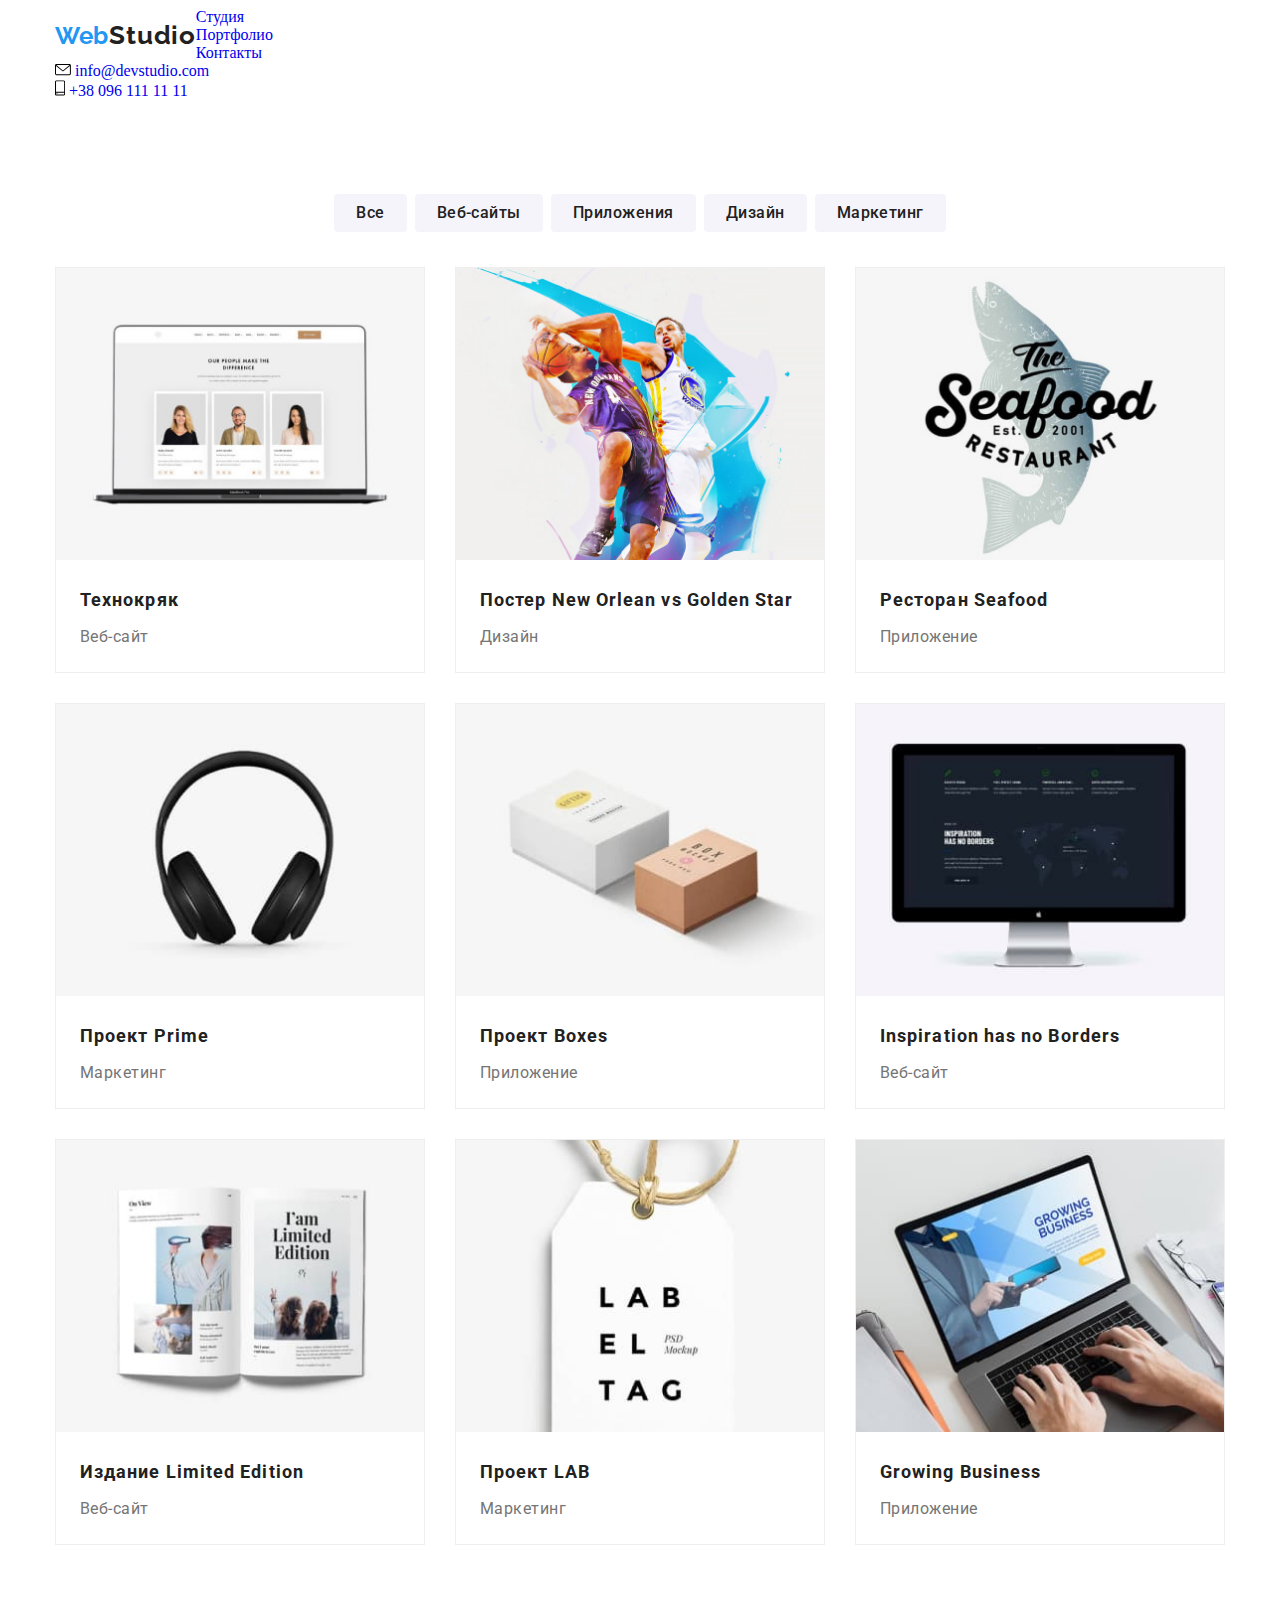
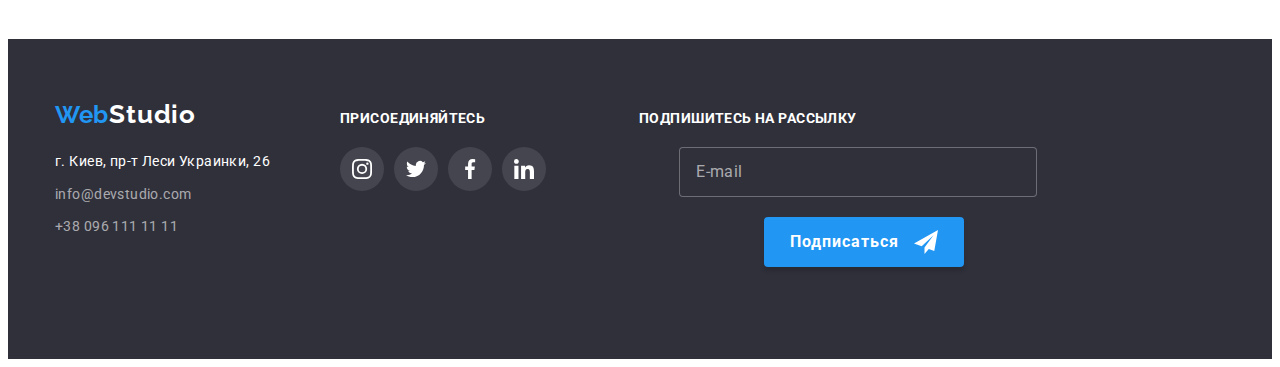
==== commit bab92a03: "Images 1x, 2x were added" ====
--- a/portfolio.html
+++ b/portfolio.html
@@ -77,7 +77,12 @@
                     <li class="portfolio-list">
                         <a class="portfolio-link" href="">
                             <div class="portfolio-thumb">
-                                <img src="./imeges/portfolio/img-1.jpg" width="450" height="294" alt="Страница сайта на ноутбуке">  
+                                <picture>
+                                    <source srcset="./imeges/desktop/portfolio-1.jpg 1x, ./imeges/desktop/portfolio-1@2x.jpg 2x," media="(min-width: 1200px)"/>
+                                    <source srcset="./imeges/tablet/portfolio-1.jpg 1x, ./imeges/tablet/portfolio-1@2x.jpg 2x," media="(min-width: 768px)"/>
+                                    <source srcset="./imeges/mobile/portfolio-1.jpg 1x, ./imeges/mobile/portfolio-1@2x.jpg 2x," media="(max-width: 767px)"/>                            
+                                    <img src="./imeges/desktop/portfolio-1.jpg" width="450" alt="Страница сайта на ноутбуке">
+                                </picture>  
                                 <div class="portfolio-overlay">
                                     <p class="hidden-text">Технокряк это современная площадка распространения коронавируса. Компании используют эту платформу для цифрового шпионажа и атак на защищённые сервера конкурентов.</p>
                                 </div>
@@ -90,7 +95,12 @@
                     <li class="portfolio-list">
                         <a class="portfolio-link" href="">
                             <div class="portfolio-thumb">
-                                <img src="./imeges/portfolio/img-2.jpg" width="450" height="294" alt="Два баскетболиста с мячом">
+                                <picture>
+                                    <source srcset="./imeges/desktop/portfolio-2.jpg 1x, ./imeges/desktop/portfolio-2@2x.jpg 2x," media="(min-width: 1200px)"/>
+                                    <source srcset="./imeges/tablet/portfolio-2.jpg 1x, ./imeges/tablet/portfolio-2@2x.jpg 2x," media="(min-width: 768px)"/>
+                                    <source srcset="./imeges/mobile/portfolio-2.jpg 1x, ./imeges/mobile/portfolio-2@2x.jpg 2x," media="(max-width: 767px)"/>                            
+                                    <img src="./imeges/desktop/portfolio-2.jpg" width="450" alt="Два баскетболиста с мячом">
+                                </picture>
                                 <div class="portfolio-overlay">
                                     <p class="hidden-text">Технокряк это современная площадка распространения коронавируса. Компании используют эту платформу для цифрового шпионажа и атак на защищённые сервера конкурентов.</p>
                                 </div>
@@ -103,7 +113,12 @@
                     <li class="portfolio-list">
                         <a class="portfolio-link" href="">
                             <div class="portfolio-thumb">
-                                <img src="./imeges/portfolio/img-3.jpg" width="450" height="294" alt="Логотип ресторана - название на фоне рыбы">
+                                <picture>
+                                    <source srcset="./imeges/desktop/portfolio-3.jpg 1x, ./imeges/desktop/portfolio-3@2x.jpg 2x," media="(min-width: 1200px)"/>
+                                    <source srcset="./imeges/tablet/portfolio-3.jpg 1x, ./imeges/tablet/portfolio-3@2x.jpg 2x," media="(min-width: 768px)"/>
+                                    <source srcset="./imeges/mobile/portfolio-3.jpg 1x, ./imeges/mobile/portfolio-3@2x.jpg 2x," media="(max-width: 767px)"/>                            
+                                    <img src="./imeges/desktop/portfolio-3.jpg" width="450" alt="Логотип ресторана - название на фоне рыбы">
+                                </picture>
                                 <div class="portfolio-overlay">
                                     <p class="hidden-text">Технокряк это современная площадка распространения коронавируса. Компании используют эту платформу для цифрового шпионажа и атак на защищённые сервера конкурентов.</p>
                                 </div>
@@ -197,63 +212,66 @@
 
     <footer id="contacts" class="footer">
         <div class="container footer-flexbox">
-            <div class="address-container">
-                <a href="./index.html" class="logo">Web<span class="logo-footer">Studio</span></a>
-                <address class="address-flexbox">
-                    <p class="address">г. Киев, пр-т Леси Украинки, 26</p>
-                    <a href="mailto:info@devstudio.com" class="contacts-footer">info@devstudio.com</a>
-                    <a href="tel:+380961111111" class="contacts-footer">+38 096 111 11 11</a>
-                </address>
-            </div>
-        
-            <div class="join-container">
-                <p class="join">Присоединяйтесь</p>
-                <ul class="list social">
-                    <li>
-                        <a href="" class="our-social-links">
-                            <svg class="social-icons">
-                                <use href="./imeges/icons/sprite.svg#icon-instagram"></use>
-                            </svg>
-                        </a>
-                    </li>
-                    <li>
-                        <a href="" class="our-social-links">
-                            <svg class="social-icons">
-                                <use href="./imeges/icons/sprite.svg#icon-twitter"></use>
-                            </svg>
-                        </a>
-                    </li>
-                    <li>
-                        <a href="" class="our-social-links">
-                            <svg class="social-icons">
-                                <use href="./imeges/icons/sprite.svg#icon-facebook"></use>
-                            </svg>
-                        </a>
-                    </li>
-                    <li>
-                        <a href="" class="our-social-links">
-                            <svg class="social-icons">
-                                <use href="./imeges/icons/sprite.svg#icon-linkedin"></use>
-                            </svg>
-                        </a>
-                    </li>
-                </ul>
-            </div>
-
-            <div class="subscribe-container">
-                <p class="join">Подпишитесь на рассылку</p>
-                <div class="form-footer">
-                    <form>
-                        <input type="email" name="e-mail" placeholder="E-mail">
-                        <button class="subscribe-btn">Подписаться
-                            <svg class="icon-send" width="24" height="24">
-                                <use href='./imeges/icons/sprite.svg#icon-send'></use>
-                            </svg>
-                        </button>
-                    </form>
+            <div class="tablet-flexbox">
+                <div class="address-container">
+                    <a href="./index.html" class="logo">Web<span class="logo-footer">Studio</span></a>
+                    <address class="address-flexbox">
+                        <p class="address">г. Киев, пр-т Леси Украинки, 26</p>
+                        <a href="mailto:info@devstudio.com" class="contacts-footer">info@devstudio.com</a>
+                        <a href="tel:+380961111111" class="contacts-footer">+38 096 111 11 11</a>
+                    </address>
+                </div>
+            
+                <div class="join-container">
+                    <p class="join">Присоединяйтесь</p>
+                    <ul class="list social social--footer">
+                        <li>
+                            <a href="" class="our-social-links">
+                                <svg class="social-icons">
+                                    <use href="./imeges/icons/sprite.svg#icon-instagram"></use>
+                                </svg>
+                            </a>
+                        </li>
+                        <li>
+                            <a href="" class="our-social-links">
+                                <svg class="social-icons">
+                                    <use href="./imeges/icons/sprite.svg#icon-twitter"></use>
+                                </svg>
+                            </a>
+                        </li>
+                        <li>
+                            <a href="" class="our-social-links">
+                                <svg class="social-icons">
+                                    <use href="./imeges/icons/sprite.svg#icon-facebook"></use>
+                                </svg>
+                            </a>
+                        </li>
+                        <li>
+                            <a href="" class="our-social-links">
+                                <svg class="social-icons">
+                                    <use href="./imeges/icons/sprite.svg#icon-linkedin"></use>
+                                </svg>
+                            </a>
+                        </li>
+                    </ul>
                 </div>
             </div>
-            
+
+            <div class="subscribe-tablet">
+                <div class="subscribe-container">
+                    <p class="join">Подпишитесь на рассылку</p>
+                    <div class="form-footer">
+                        <form class="form-flex">
+                                <input type="email" name="e-mail" placeholder="E-mail">
+                                <button class="subscribe-btn">Подписаться
+                                    <svg class="icon-send" width="24" height="24">
+                                        <use href='./imeges/icons/sprite.svg#icon-send'></use>
+                                    </svg>
+                                </button>
+                        </form>
+                    </div>
+                </div>
+            </div>
         </div>
     </footer>
     
--- a/css/main.min.css
+++ b/css/main.min.css
@@ -1,2 +1,2 @@
-.visually-hidden{position:absolute !important;clip:rect(1px 1px 1px 1px);clip:rect(1px, 1px, 1px, 1px);padding:0 !important;border:0 !important;height:1px !important;width:1px !important;overflow:hidden}html{box-sizing:border-box}*,*::before,*::after{box-sizing:inherit}img{display:block;max-width:100%;height:auto}h1,h2,h3,p{margin-top:0}a{text-decoration:none}:root{--primary-text-color: #757575;--title-text-color: #212121;--accent-color: #2196F3;--primary-bg-color: #FFFFFF;--secondary-bg-color: #2F303A;--primary-button-color: #F5F4FA}body{background-color:#fff;color:#757575}.list{padding:0px;margin:0px;list-style:none}.container{margin-left:auto;margin-right:auto;padding-left:15px;padding-right:15px}@media screen and (min-width: 480px){.container{width:480px}}@media screen and (min-width: 768px){.container{width:768px}}@media screen and (min-width: 1200px){.container{width:1200px}}.buttons-container{padding-top:60px;padding-bottom:40px}.filter{display:flex;flex-wrap:wrap;margin-bottom:-15px}.filter li:not(:last-child){margin-right:8px}.filter li{margin-bottom:15px}.btn{border-radius:4px;padding:6px 22px;border:0px;font-family:Roboto,sans-serif;font-weight:500;font-size:16px;line-height:1.62;text-align:center;letter-spacing:0.03em;background-color:#F5F4FA;color:#212121;cursor:pointer;transition:background-color 250ms cubic-bezier(0.4, 0, 0.2, 1),color 250ms cubic-bezier(0.4, 0, 0.2, 1)}.btn:hover,.btn:focus{background-color:#2196F3;color:#fff}.logo{font-family:Raleway,sans-serif;font-weight:700;font-size:24px;line-height:1.167;letter-spacing:0.03em;color:#2196F3;text-decoration:none}footer .logo{display:block;text-align:center}.logo-header{font-family:Raleway,sans-serif;font-weight:700;font-size:26px;line-height:1.19;letter-spacing:0.03em;color:#212121;text-decoration:none}.logo-footer{font-family:Raleway,sans-serif;font-weight:700;font-size:26px;line-height:1.19;letter-spacing:0.03em;text-decoration:none;color:#fff}.hero-section{padding-top:118px;padding-bottom:118px;text-align:center}.overlay{margin-left:auto;margin-right:auto;background-image:linear-gradient(to right, rgba(47,48,58,0.4), rgba(47,48,58,0.4)),url(../imeges/hero-img.jpg);background-repeat:no-repeat;background-position:center;background-size:cover}.hero-title{margin-bottom:30px;padding:0px 60px;font-family:Roboto,sans-serif;font-weight:900;font-size:26px;line-height:1.62;letter-spacing:0.06em;text-transform:uppercase;color:#fff}.hero-btn{display:inline-block;border-radius:4px;padding:10px 32px;border:0px;min-width:200px;box-shadow:0px 4px 4px rgba(0,0,0,0.15);font-family:Roboto,sans-serif;font-weight:700;font-size:16px;line-height:1.875;text-align:center;letter-spacing:0.06em;background-color:#2196F3;color:#fff;cursor:pointer;transition:background-color 250ms cubic-bezier(0.4, 0, 0.2, 1),color 250ms cubic-bezier(0.4, 0, 0.2, 1)}.hero-btn:hover,.hero-btn:focus{background-color:#fff;color:#2196F3}.feature-section{padding-top:60px;padding-bottom:60px}.feature{margin-bottom:10px;text-align:center;font-family:Roboto,sans-serif;font-weight:700;font-size:14px;line-height:1.14;letter-spacing:0.03em;text-transform:uppercase;color:#212121}.feature-text{margin-bottom:0px;font-family:Roboto,sans-serif;font-weight:400;font-size:14px;line-height:1.71;letter-spacing:0.03em}.feature-flexbox li:not(:last-child){margin-bottom:30px}.feature-item::before{content:'';display:block;height:120px;margin-bottom:30px;background-color:#F5F4FA;border-radius:4px;background-repeat:no-repeat;background-position:center}.icon-antenna::before{background-image:url(../imeges/icons/antenna.svg)}.icon-clock::before{background-image:url(../imeges/icons/clock.svg)}.icon-diagram::before{background-image:url(../imeges/icons/diagram.svg)}.icon-astronaut::before{background-image:url(../imeges/icons/astronaut.svg)}.specialization-section{display:none;padding-bottom:94px}.specialization{display:flex}.specialization li:not(:last-child){margin-right:30px}.specialization-list{position:relative}.specialization-title{position:absolute;left:0;bottom:0;width:100%;padding-top:27px;padding-bottom:27px;margin:0;display:block;text-align:center;font-family:Roboto,sans-serif;font-weight:700;font-size:14px;line-height:1.14;letter-spacing:0.03em;text-transform:uppercase;color:#fff;background-color:rgba(47,48,58,0.8)}.section-title{margin-bottom:50px;font-family:Roboto,sans-serif;font-weight:700;font-size:36px;line-height:1.167;text-align:center;letter-spacing:0.03em;color:#212121}.team{margin-top:30px;margin-bottom:10px;font-family:Roboto,sans-serif;font-weight:500;font-size:16px;line-height:1.187;text-align:center;letter-spacing:0.03em;color:#212121}.section-team{padding-top:60px;padding-bottom:60px;background-color:#F5F4FA}.team-title{margin-bottom:30px;font-family:Roboto,sans-serif;font-weight:700;font-size:28px;line-height:1.178;text-align:center;letter-spacing:0.03em;color:#212121}.team-item{margin-bottom:16px;font-family:Roboto,sans-serif;font-weight:400;font-size:16px;line-height:1.187;text-align:center;letter-spacing:0.03em}.team-flexbox>li:not(:last-child){margin-bottom:30px}.team-list{box-shadow:0px 1px 3px rgba(0,0,0,0.12),0px 1px 1px rgba(0,0,0,0.14),0px 2px 1px rgba(0,0,0,0.2);border-radius:0px 0px 4px 4px;background:#fff}.social{display:flex;justify-content:center;padding-bottom:24px}.social>li:not(:last-child){margin-right:10px}.social-links{display:flex;width:44px;height:44px;justify-content:center;align-items:center;border-radius:50%;fill:#AFB1B8;background-color:#fff;transition:background-color 250ms cubic-bezier(0.4, 0, 0.2, 1)}.social-links:hover .social-icons,.social-links:focus .social-icons{fill:#fff}.social-links:hover,.social-links:focus{background-color:#2196F3}.social-icons{width:20px;height:20px;transition:fill 250ms cubic-bezier(0.4, 0, 0.2, 1)}.clients-section{padding-top:60px;padding-bottom:60px}.clients-title{margin-bottom:30px;font-family:Roboto,sans-serif;font-weight:700;font-size:28px;line-height:1.178;letter-spacing:0.03em;text-align:center;color:#212121}.clients-item{width:calc((100% - 4 * 15px) / 2);margin:15px}@media screen and (min-width: 480px){.clients-flexbox{display:flex;flex-wrap:wrap;margin:-15px}}.clients-icon{fill:#AFB1B8;transition:fill 250ms cubic-bezier(0.4, 0, 0.2, 1)}.clients-link{display:flex;height:90px;border:1px solid #AFB1B8;box-sizing:border-box;border-radius:4px;justify-content:center;align-items:center;transition:border-color 250ms cubic-bezier(0.4, 0, 0.2, 1)}.clients-link:hover .clients-icon,.clients-link:focus .clients-icon{fill:#2196F3}.clients-link:hover,.clients-link:focus{border-color:#2196F3}.footer{padding-top:60px;padding-bottom:60px;background-color:#2F303A}.address{margin-bottom:9px;margin-top:20px;font-family:Roboto,sans-serif;font-weight:400;font-size:14px;line-height:1.71;letter-spacing:0.03em;text-align:center;color:#fff}.contacts-footer{font-family:Roboto,sans-serif;font-weight:400;font-size:14px;line-height:1.71;text-decoration:none;letter-spacing:0.03em;text-align:center;color:rgba(255,255,255,0.6)}.contacts-footer+.contacts-footer{margin-top:9px}.address-flexbox{display:flex;flex-direction:column;font-style:normal}.our-social-links{display:flex;width:44px;height:44px;justify-content:center;align-items:center;border-radius:50%;fill:#fff;background-color:rgba(255,255,255,0.1);transition:background-color 250ms cubic-bezier(0.4, 0, 0.2, 1)}.our-social-links:hover,.our-social-links:focus{background-color:#2196F3}.address-container{margin-bottom:60px}.join-container{padding-top:12px}.social--footer{padding:0;margin-bottom:60px}.join{margin-bottom:20px;font-family:Roboto,sans-serif;font-weight:700;font-size:14px;line-height:1.14;letter-spacing:0.03em;text-align:center;text-transform:uppercase;color:#fff}.subscribe-container{padding-top:12px}.subscribe-container input{width:100%;height:50px;padding-top:15px;padding-bottom:15px;padding-right:16px;padding-left:16px;margin-bottom:20px;font-family:Roboto,sans-serif;font-weight:400;font-size:16px;line-height:1.25;letter-spacing:0.03em;color:rgba(255,255,255,0.6);border-radius:4px;border:1px solid rgba(255,255,255,0.3);background-color:#2F303A}.subscribe-container input::placeholder{padding:0;font-family:Roboto,sans-serif;font-weight:400;font-size:16px;line-height:1.25;letter-spacing:0.03em;color:rgba(255,255,255,0.6)}.subscribe-btn{padding-top:10px;padding-bottom:10px;margin:0;width:200px;height:50px;border:0;border-radius:4px;font-family:Roboto,sans-serif;font-weight:700;font-size:16px;line-height:1.87;text-align:center;letter-spacing:0.06em;color:#fff;background-color:#2196F3;box-shadow:0px 4px 4px rgba(0,0,0,0.15);cursor:pointer;transition:background-color 250ms cubic-bezier(0.4, 0, 0.2, 1),color 250ms cubic-bezier(0.4, 0, 0.2, 1)}.subscribe-btn:hover,.subscribe-btn:focus{background-color:#fff;color:#2196F3}.subscribe-btn:hover .icon-send{fill:#2196F3}.icon-send{margin-left:10px;vertical-align:middle;fill:#fff;transition:fill 250ms cubic-bezier(0.4, 0, 0.2, 1)}.form-footer{display:flex;align-items:center}.form-footer form{width:100%;text-align:center}.backdrop{position:fixed;left:0;top:0;width:100%;height:100%;background-color:rgba(0,0,0,0.2);opacity:1;transition:opacity 250ms cubic-bezier(0.4, 0, 0.2, 1)}.is-hidden{opacity:0;pointer-events:none}.backdrop.is-hidden .modal{transform:translate(-50%, -50%) scale(0.9)}.modal{position:absolute;top:50%;left:50%;display:flex;min-width:450px;min-height:609px;background-color:#fff;box-shadow:0px 1px 3px rgba(0,0,0,0.12),0px 1px 1px rgba(0,0,0,0.14),0px 2px 1px rgba(0,0,0,0.2);border-radius:4px;transform:translate(-50%, -50%) scale(1);transition:transform 250ms cubic-bezier(0.4, 0, 0.2, 1)}.btn-close{width:30px;height:30px;margin-left:auto;margin-right:8px;margin-top:8px;display:flex;justify-content:center;align-items:center;border:1px solid rgba(0,0,0,0.1);border-radius:50%;background-color:#fff;cursor:pointer}.btn-close:hover .icon-close,.btn-close:focus .icon-close{fill:#2196F3}.icon-close{transition:fill 250ms cubic-bezier(0.4, 0, 0.2, 1)}.form{width:370px;margin:40px;z-index:1}.form-field{display:flex;flex-direction:column}.form-field+.form-field{margin-top:10px}.form-field input{position:relative;margin:0;padding:0;padding-left:42px;height:40px;width:100%;font-family:Roboto,sans-serif;font-weight:400;font-size:12px;line-height:1.167;letter-spacing:0.01em;border:1px solid rgba(33,33,33,0.2);border-radius:4px;color:#757575}.form-field label{margin:0;padding:0;font-family:Roboto,sans-serif;font-weight:400;font-size:12px;line-height:1.167;letter-spacing:0.01em;color:#757575}.form-field textarea{padding-top:12px;padding-bottom:12px;padding-left:16px;padding-right:16px;font-family:Roboto,sans-serif;font-weight:400;font-size:12px;line-height:1.167;letter-spacing:0.01em;color:#757575}.form-field textarea::placeholder{padding:0;font-family:Roboto,sans-serif;font-weight:400;font-size:12px;line-height:1.167;letter-spacing:0.01em;color:rgba(117,117,117,0.5)}.form-name{display:block;margin-bottom:4px}textarea{resize:none;height:120px;display:block;width:100%;border:1px solid rgba(33,33,33,0.2);border-radius:4px}textarea:focus{outline:0;border-color:#2196F3}.form-text{margin-bottom:12px;padding:0;font-family:Roboto;font-weight:700;font-size:20px;line-height:1.5;text-align:center;letter-spacing:0.03em;color:#212121}.form-checkbox{display:flex;align-items:center;justify-content:center;margin-top:20px}.form-checkbox label{margin:0;padding:0;font-family:Roboto,sans-serif;font-weight:400;font-size:12px;line-height:1.167;letter-spacing:0.03em;color:#757575}.form-checkbox a{text-decoration:underline;color:#2196F3}.form-submit{display:flex;justify-content:center;margin-top:30px}.submit{padding:10px 55px 10px 56px;margin:0;width:200px;height:50px;border:0;border-radius:4px;font-family:Roboto,sans-serif;font-weight:700;font-size:16px;line-height:1.87;text-align:center;letter-spacing:0.06em;color:#fff;background-color:#2196F3;box-shadow:0px 4px 4px rgba(0,0,0,0.15);cursor:pointer;transition:background-color 250ms cubic-bezier(0.4, 0, 0.2, 1),color 250ms cubic-bezier(0.4, 0, 0.2, 1)}.submit:hover{background-color:#F5F4FA;color:#2196F3}.form-input{position:relative}.icon-form{position:absolute;margin-left:15px;left:0;top:50%;transform:translateY(-50%)}.checkbox{-webkit-appearance:none;-moz-appearance:none;appearance:none;position:absolute}.checkbox-label{display:flex;justify-content:center;align-items:center}.custom-checkbox{display:block;width:16px;height:15px;margin-right:7px;background-image:url(../imeges/icons/check.svg)}.checkbox:checked+.custom-checkbox{background-image:url(../imeges/icons/checked.svg)}.input:focus+.icon-form{fill:#2196F3}.input:focus{outline:0;border-color:#2196F3}.input:hover{cursor:pointer}.portfolio-section{padding-bottom:60px}.portfolio{display:flex;flex-wrap:wrap}.portfolio-list{width:100%;background:#fff}.portfolio-list:not(:last-child){margin-bottom:30px}.portfolio-thumb{position:relative;overflow:hidden;height:294px}.hidden-text{position:absolute;left:0;top:50%;padding-left:24px;padding-right:24px;margin:0;transform:translate(0, -50%);font-family:Roboto,sans-serif;font-weight:400;font-size:18px;line-height:1.56;letter-spacing:0.03em;color:#fff}.portfolio-overlay{position:absolute;width:100%;height:294px;top:0;left:0;background-color:rgba(33,150,243,0.9);transform:translateY(100%);transition:transform 250ms cubic-bezier(0.4, 0, 0.2, 1)}.portfolio-link{display:block;border:1px solid #EEEEEE}.portfolio-link:hover .portfolio-overlay,.portfolio-link:focus .portfolio-overlay{transform:translateY(0)}.portfolio-link:hover,.portfolio-link:focus{box-shadow:0px 1px 1px rgba(0,0,0,0.12),0px 4px 4px rgba(0,0,0,0.06),1px 4px 6px rgba(0,0,0,0.16)}.examples{margin-top:20px;margin-bottom:4px;padding-left:24px;padding-right:24px;font-family:Roboto,sans-serif;font-weight:700;font-size:18px;line-height:2;letter-spacing:0.06em;color:#212121}.examples-item{padding-bottom:20px;margin-bottom:0px;padding-left:24px;padding-right:24px;font-family:Roboto,sans-serif;font-weight:400;font-size:16px;line-height:1.87;letter-spacing:0.03em;color:#757575}
+.visually-hidden{position:absolute !important;clip:rect(1px 1px 1px 1px);clip:rect(1px, 1px, 1px, 1px);padding:0 !important;border:0 !important;height:1px !important;width:1px !important;overflow:hidden}html{box-sizing:border-box}*,*::before,*::after{box-sizing:inherit}img{display:block;max-width:100%;height:auto}h1,h2,h3,p{margin-top:0}a{text-decoration:none}:root{--primary-text-color: #757575;--title-text-color: #212121;--accent-color: #2196F3;--primary-bg-color: #FFFFFF;--secondary-bg-color: #2F303A;--primary-button-color: #F5F4FA}body{background-color:#fff;color:#757575}.list{padding:0px;margin:0px;list-style:none}.container{width:100%;margin-left:auto;margin-right:auto;padding-left:15px;padding-right:15px}@media screen and (min-width: 480px){.container{width:480px}}@media screen and (min-width: 768px){.container{width:768px}}@media screen and (min-width: 1200px){.container{width:1200px}}.buttons-container{padding-top:60px;padding-bottom:40px}@media screen and (min-width: 768px){.buttons-container{padding-top:60px;padding-bottom:30px}}@media screen and (min-width: 1200px){.buttons-container{padding-top:94px;padding-bottom:50px}}.filter{display:flex;flex-wrap:wrap;margin-bottom:-15px}.filter li:not(:last-child){margin-right:8px}.filter li{margin-bottom:15px}@media screen and (min-width: 768px){.filter{justify-content:center}.filter li{margin-bottom:0}}.btn{border-radius:4px;padding:6px 22px;border:0px;font-family:Roboto,sans-serif;font-weight:500;font-size:16px;line-height:1.62;text-align:center;letter-spacing:0.03em;background-color:#F5F4FA;color:#212121;cursor:pointer;transition:background-color 250ms cubic-bezier(0.4, 0, 0.2, 1),color 250ms cubic-bezier(0.4, 0, 0.2, 1)}.btn:hover,.btn:focus{background-color:#2196F3;color:#fff}.logo{font-family:Raleway,sans-serif;font-weight:700;font-size:24px;line-height:1.167;letter-spacing:0.03em;color:#2196F3;text-decoration:none}footer .logo{display:block;text-align:center}@media screen and (min-width: 1200px){footer .logo{text-align:start}}.logo-header{font-family:Raleway,sans-serif;font-weight:700;font-size:26px;line-height:1.19;letter-spacing:0.03em;color:#212121;text-decoration:none}.logo-footer{font-family:Raleway,sans-serif;font-weight:700;font-size:26px;line-height:1.19;letter-spacing:0.03em;text-decoration:none;color:#fff}.hero-section{padding-top:118px;padding-bottom:118px;text-align:center}@media screen and (min-width: 1200px){.hero-section{padding-top:200px;padding-bottom:200px}}@media screen and (min-width: 768px){.hero{max-width:360px;margin-left:auto;margin-right:auto}}@media screen and (min-width: 1200px){.hero{max-width:696px;margin-left:auto;margin-right:auto}}.overlay{margin-left:auto;margin-right:auto;background-image:linear-gradient(to right, rgba(47,48,58,0.4), rgba(47,48,58,0.4)),url(../imeges/hero-img.jpg);background-repeat:no-repeat;background-position:center;background-size:cover}.hero-title{margin-bottom:30px;padding:0px 60px;font-family:Roboto,sans-serif;font-weight:900;font-size:26px;line-height:1.62;letter-spacing:0.06em;text-transform:uppercase;color:#fff}@media screen and (min-width: 768px){.hero-title{padding:0}}@media screen and (min-width: 1200px){.hero-title{font-size:44px;line-height:1.36}}.hero-btn{display:inline-block;border-radius:4px;padding:10px 32px;border:0px;min-width:200px;box-shadow:0px 4px 4px rgba(0,0,0,0.15);font-family:Roboto,sans-serif;font-weight:700;font-size:16px;line-height:1.875;text-align:center;letter-spacing:0.06em;background-color:#2196F3;color:#fff;cursor:pointer;transition:background-color 250ms cubic-bezier(0.4, 0, 0.2, 1),color 250ms cubic-bezier(0.4, 0, 0.2, 1)}.hero-btn:hover,.hero-btn:focus{background-color:#fff;color:#2196F3}.feature-section{padding-top:60px;padding-bottom:60px}@media screen and (min-width: 1200px){.feature-section{padding-top:94px;padding-bottom:94px}}.feature{margin-bottom:10px;text-align:center;font-family:Roboto,sans-serif;font-weight:700;font-size:14px;line-height:1.14;letter-spacing:0.03em;text-transform:uppercase;color:#212121}@media screen and (min-width: 768px){.feature{text-align:start}}@media screen and (min-width: 1200px){.feature{text-align:start}}.feature-text{margin-bottom:0px;font-family:Roboto,sans-serif;font-weight:400;font-size:14px;line-height:1.71;letter-spacing:0.03em}@media screen and (min-width: 768px){.feature-flexbox{display:flex;flex-wrap:wrap;margin:-15px}}@media screen and (min-width: 1200px){.feature-flexbox{display:flex;flex-wrap:wrap;margin-right:-15px;margin-left:-15px}}.feature-item{margin-bottom:30px}@media screen and (max-width: 767px){.feature-item:last-child{margin-bottom:0}}@media screen and (min-width: 768px){.feature-item{width:calc((100% - 4 * 15px) / 2);margin:15px}}@media screen and (min-width: 1200px){.feature-item{width:calc((100% - 8 * 15px) / 4);margin-right:15px;margin-left:15px}}.feature-item::before{content:'';display:block;height:120px;margin-bottom:30px;background-color:#F5F4FA;border-radius:4px;background-repeat:no-repeat;background-position:center}.icon-antenna::before{background-image:url(../imeges/icons/antenna.svg)}.icon-clock::before{background-image:url(../imeges/icons/clock.svg)}.icon-diagram::before{background-image:url(../imeges/icons/diagram.svg)}.icon-astronaut::before{background-image:url(../imeges/icons/astronaut.svg)}.specialization-section{display:none;padding-bottom:94px}@media screen and (min-width: 1200px){.specialization-section{display:block}}.specialization{display:flex}.specialization li:not(:last-child){margin-right:30px}.specialization-list{position:relative}.specialization-title{position:absolute;left:0;bottom:0;width:100%;padding-top:27px;padding-bottom:27px;margin:0;display:block;text-align:center;font-family:Roboto,sans-serif;font-weight:700;font-size:14px;line-height:1.14;letter-spacing:0.03em;text-transform:uppercase;color:#fff;background-color:rgba(47,48,58,0.8)}.section-title{margin-bottom:50px;font-family:Roboto,sans-serif;font-weight:700;font-size:36px;line-height:1.167;text-align:center;letter-spacing:0.03em;color:#212121}.section-team{padding-top:60px;padding-bottom:60px;background-color:#F5F4FA}@media screen and (min-width: 1200px){.section-team{padding-top:94px;padding-bottom:94px}}.team-title{margin-bottom:30px;font-family:Roboto,sans-serif;font-weight:700;font-size:28px;line-height:1.178;text-align:center;letter-spacing:0.03em;color:#212121}@media screen and (min-width: 1200px){.team-title{font-size:36px;line-height:1.667}}.team{margin-top:30px;margin-bottom:10px;font-family:Roboto,sans-serif;font-weight:500;font-size:16px;line-height:1.187;text-align:center;letter-spacing:0.03em;color:#212121}.team-item{margin-bottom:16px;font-family:Roboto,sans-serif;font-weight:400;font-size:16px;line-height:1.187;text-align:center;letter-spacing:0.03em}@media screen and (min-width: 768px){.team-flexbox{display:flex;flex-wrap:wrap;margin:-15px}}@media screen and (min-width: 1200px){.team-flexbox{display:flex;margin-right:-15px;margin-left:-15px}}.team-list{box-shadow:0px 1px 3px rgba(0,0,0,0.12),0px 1px 1px rgba(0,0,0,0.14),0px 2px 1px rgba(0,0,0,0.2);border-radius:0px 0px 4px 4px;background:#fff;margin-bottom:30px}@media screen and (max-width: 767px){.team-list:last-child{margin-bottom:0}}@media screen and (min-width: 768px){.team-list{width:calc((100% - 4 * 15px) / 2);margin:15px}}@media screen and (min-width: 1200px){.team-list{width:calc((100% - 8 * 15px) / 4);margin-right:15px;margin-left:15px}}.social{display:flex;justify-content:center;padding-bottom:24px}.social>li:not(:last-child){margin-right:10px}.social-links{display:flex;width:44px;height:44px;justify-content:center;align-items:center;border-radius:50%;fill:#AFB1B8;background-color:#fff;transition:background-color 250ms cubic-bezier(0.4, 0, 0.2, 1)}.social-links:hover .social-icons,.social-links:focus .social-icons{fill:#fff}.social-links:hover,.social-links:focus{background-color:#2196F3}.social-icons{width:20px;height:20px;transition:fill 250ms cubic-bezier(0.4, 0, 0.2, 1)}.menu-btn{display:inline-flex;margin:0;padding:0;border:none;background-color:transparent}.menu-btn .icon-cross{display:none}@media screen and (min-width: 768px){.menu-btn{display:none}}.menu-btn.is-open .icon-cross{display:block}.menu-btn.is-open .icon-menu{display:none}.menu-container{background-color:#fff}@media screen and (max-width: 767px){.menu-container{display:none;position:absolute;left:0;top:100%;width:100%;border-top:solid #ECECEC 1px}.menu-container.is-open{display:block}}header{position:relative}.nav{display:flex;align-items:center}.clients-section{padding-top:60px;padding-bottom:60px}@media screen and (min-width: 1200px){.clients-section{padding-top:94px;padding-bottom:94px}}.clients-title{margin-bottom:30px;font-family:Roboto,sans-serif;font-weight:700;font-size:28px;line-height:1.178;letter-spacing:0.03em;text-align:center;color:#212121}@media screen and (min-width: 1200px){.clients-title{font-size:36px;line-height:1.167}}.clients-flexbox{display:flex;flex-wrap:wrap;margin:-15px}@media screen and (min-width: 1200px){.clients-flexbox{display:flex;margin-right:-15px;margin-left:-15px}}.clients-item{width:calc((100% - 4 * 15px) / 2);margin:15px}@media screen and (min-width: 768px){.clients-item{width:calc((100% - 6 * 15px) / 3);margin:15px}}@media screen and (min-width: 1200px){.clients-item{width:calc((100% - 12 * 15px) / 6);margin-right:15px;margin-left:15px}}.clients-icon{fill:#AFB1B8;transition:fill 250ms cubic-bezier(0.4, 0, 0.2, 1)}.clients-link{display:flex;height:90px;border:1px solid #AFB1B8;box-sizing:border-box;border-radius:4px;justify-content:center;align-items:center;transition:border-color 250ms cubic-bezier(0.4, 0, 0.2, 1)}.clients-link:hover .clients-icon,.clients-link:focus .clients-icon{fill:#2196F3}.clients-link:hover,.clients-link:focus{border-color:#2196F3}.footer{padding-top:60px;padding-bottom:60px;background-color:#2F303A}.address{margin-bottom:9px;margin-top:20px;font-family:Roboto,sans-serif;font-weight:400;font-size:14px;line-height:1.71;letter-spacing:0.03em;text-align:center;color:#fff}@media screen and (min-width: 1200px){.address{text-align:start}}.contacts-footer{font-family:Roboto,sans-serif;font-weight:400;font-size:14px;line-height:1.71;text-decoration:none;letter-spacing:0.03em;text-align:center;color:rgba(255,255,255,0.6)}.contacts-footer+.contacts-footer{margin-top:9px}@media screen and (min-width: 1200px){.contacts-footer{text-align:start}}.address-flexbox{display:flex;flex-direction:column;font-style:normal}.our-social-links{display:flex;width:44px;height:44px;justify-content:center;align-items:center;border-radius:50%;fill:#fff;background-color:rgba(255,255,255,0.1);transition:background-color 250ms cubic-bezier(0.4, 0, 0.2, 1)}.our-social-links:hover,.our-social-links:focus{background-color:#2196F3}@media screen and (min-width: 1200px){.footer-flexbox{display:flex}}@media screen and (min-width: 768px){.tablet-flexbox{display:flex;justify-content:space-around;margin-bottom:60px}}.address-container{margin-bottom:60px}@media screen and (min-width: 768px){.address-container{margin-bottom:0}}@media screen and (min-width: 1200px){.address-container{margin-right:70px}}.join-container{padding-top:12px}@media screen and (min-width: 768px){.join-container{padding-top:5px}}@media screen and (min-width: 1200px){.join-container{padding-top:12px;margin-right:93px}}.social--footer{padding:0;margin-bottom:60px}@media screen and (min-width: 768px){.social--footer{margin-bottom:0}}.join{margin-bottom:20px;font-family:Roboto,sans-serif;font-weight:700;font-size:14px;line-height:1.14;letter-spacing:0.03em;text-align:center;text-transform:uppercase;color:#fff}@media screen and (min-width: 1200px){.join{text-align:start}}@media screen and (min-width: 768px) and (max-width: 1199px){.subscribe-tablet{display:flex;justify-content:center}}.subscribe-container{padding-top:12px}@media screen and (min-width: 768px){.subscribe-container{padding-top:0;width:450px}}@media screen and (min-width: 1200px){.subscribe-container{padding-top:12px}}.subscribe-container input{width:100%;height:50px;padding-top:15px;padding-bottom:15px;padding-right:16px;padding-left:16px;margin-bottom:20px;font-family:Roboto,sans-serif;font-weight:400;font-size:16px;line-height:1.25;letter-spacing:0.03em;color:rgba(255,255,255,0.6);border-radius:4px;border:1px solid rgba(255,255,255,0.3);background-color:#2F303A}@media screen and (min-width: 1200px){.subscribe-container input{margin-right:12px;width:358px}}.subscribe-container input::placeholder{padding:0;font-family:Roboto,sans-serif;font-weight:400;font-size:16px;line-height:1.25;letter-spacing:0.03em;color:rgba(255,255,255,0.6)}.subscribe-btn{padding-top:10px;padding-bottom:10px;margin:0;width:200px;height:50px;border:0;border-radius:4px;font-family:Roboto,sans-serif;font-weight:700;font-size:16px;line-height:1.87;text-align:center;letter-spacing:0.06em;color:#fff;background-color:#2196F3;box-shadow:0px 4px 4px rgba(0,0,0,0.15);cursor:pointer;transition:background-color 250ms cubic-bezier(0.4, 0, 0.2, 1),color 250ms cubic-bezier(0.4, 0, 0.2, 1)}.subscribe-btn:hover,.subscribe-btn:focus{background-color:#fff;color:#2196F3}.subscribe-btn:hover .icon-send{fill:#2196F3}.icon-send{margin-left:10px;vertical-align:middle;fill:#fff;transition:fill 250ms cubic-bezier(0.4, 0, 0.2, 1)}.form-footer{display:flex;align-items:center}.form-footer form{width:100%;text-align:center}.subscribe-container{padding-top:12px}.subscribe-container input{margin-right:12px;height:50px;padding-top:15px;padding-bottom:15px;padding-right:16px;padding-left:16px;font-family:Roboto,sans-serif;font-weight:400;font-size:16px;line-height:1.25;letter-spacing:0.03em;color:rgba(255,255,255,0.6);border-radius:4px;border:1px solid rgba(255,255,255,0.3);background-color:#2F303A}.subscribe-container input::placeholder{padding:0;font-family:Roboto,sans-serif;font-weight:400;font-size:16px;line-height:1.25;letter-spacing:0.03em;color:rgba(255,255,255,0.6)}.backdrop{position:fixed;left:0;top:0;padding:93px 15px;width:100%;height:100%;background-color:rgba(0,0,0,0.2);opacity:1;transition:opacity 250ms cubic-bezier(0.4, 0, 0.2, 1);overflow-y:scroll}.is-hidden{opacity:0;pointer-events:none}.backdrop.is-hidden .modal{transform:translate(-50%, -50%) scale(0.9)}.modal{position:relative;display:flex;min-width:450px;min-height:609px;background-color:#fff;box-shadow:0px 1px 3px rgba(0,0,0,0.12),0px 1px 1px rgba(0,0,0,0.14),0px 2px 1px rgba(0,0,0,0.2);border-radius:4px}@media screen and (min-width: 768px){.modal{position:absolute;top:50%;left:50%;transform:translate(-50%, -50%) scale(1);transition:transform 250ms cubic-bezier(0.4, 0, 0.2, 1)}}@media screen and (min-width: 1200px){.modal{position:absolute;top:50%;left:50%;min-width:528px;min-height:581px;transform:translate(-50%, -50%) scale(1);transition:transform 250ms cubic-bezier(0.4, 0, 0.2, 1)}}.btn-close{position:absolute;top:8px;right:8px;width:30px;height:30px;margin-left:auto;margin-right:8px;margin-top:8px;display:flex;justify-content:center;align-items:center;border:1px solid rgba(0,0,0,0.1);border-radius:50%;background-color:#fff;cursor:pointer}.btn-close:hover .icon-close,.btn-close:focus .icon-close{fill:#2196F3}.icon-close{transition:fill 250ms cubic-bezier(0.4, 0, 0.2, 1)}.form{width:370px;margin:40px;z-index:1}.form-field{display:flex;flex-direction:column}.form-field+.form-field{margin-top:10px}.form-field input{position:relative;margin:0;padding:0;padding-left:42px;height:40px;width:100%;font-family:Roboto,sans-serif;font-weight:400;font-size:12px;line-height:1.167;letter-spacing:0.01em;border:1px solid rgba(33,33,33,0.2);border-radius:4px;color:#757575}.form-field label{margin:0;padding:0;font-family:Roboto,sans-serif;font-weight:400;font-size:12px;line-height:1.167;letter-spacing:0.01em;color:#757575}.form-field textarea{padding-top:12px;padding-bottom:12px;padding-left:16px;padding-right:16px;font-family:Roboto,sans-serif;font-weight:400;font-size:12px;line-height:1.167;letter-spacing:0.01em;color:#757575}.form-field textarea::placeholder{padding:0;font-family:Roboto,sans-serif;font-weight:400;font-size:12px;line-height:1.167;letter-spacing:0.01em;color:rgba(117,117,117,0.5)}.form-name{display:block;margin-bottom:4px}textarea{resize:none;height:120px;display:block;width:100%;border:1px solid rgba(33,33,33,0.2);border-radius:4px}textarea:focus{outline:0;border-color:#2196F3}.form-text{margin-bottom:12px;padding:0;font-family:Roboto;font-weight:700;font-size:20px;line-height:1.5;text-align:center;letter-spacing:0.03em;color:#212121}.form-checkbox{display:flex;align-items:center;justify-content:center;margin-top:20px}.form-checkbox label{margin:0;padding:0;font-family:Roboto,sans-serif;font-weight:400;font-size:12px;line-height:1.167;letter-spacing:0.03em;color:#757575}.form-checkbox a{text-decoration:underline;color:#2196F3}.form-submit{display:flex;justify-content:center;margin-top:30px}.submit{padding:10px 55px 10px 56px;margin:0;width:200px;height:50px;border:0;border-radius:4px;font-family:Roboto,sans-serif;font-weight:700;font-size:16px;line-height:1.87;text-align:center;letter-spacing:0.06em;color:#fff;background-color:#2196F3;box-shadow:0px 4px 4px rgba(0,0,0,0.15);cursor:pointer;transition:background-color 250ms cubic-bezier(0.4, 0, 0.2, 1),color 250ms cubic-bezier(0.4, 0, 0.2, 1)}.submit:hover{background-color:#F5F4FA;color:#2196F3}.form-input{position:relative}.icon-form{position:absolute;margin-left:15px;left:0;top:50%;transform:translateY(-50%)}.checkbox{-webkit-appearance:none;-moz-appearance:none;appearance:none;position:absolute}.checkbox-label{display:flex;justify-content:center;align-items:center}.custom-checkbox{display:block;width:16px;height:15px;margin-right:7px;background-image:url(../imeges/icons/check.svg)}.checkbox:checked+.custom-checkbox{background-image:url(../imeges/icons/checked.svg)}.input:focus+.icon-form{fill:#2196F3}.input:focus{outline:0;border-color:#2196F3}.input:hover{cursor:pointer}.portfolio-section{padding-bottom:60px}@media screen and (min-width: 1200px){.portfolio-section{padding-bottom:94px}}@media screen and (min-width: 768px){.portfolio{display:flex;flex-wrap:wrap;margin:-15px}}.portfolio-list{width:100%;margin-bottom:30px;background:#fff}@media screen and (max-width: 767px){.portfolio-list:last-child{margin-bottom:0}}@media screen and (min-width: 768px){.portfolio-list{width:calc((100% - 4 * 15px) / 2);margin:15px}}@media screen and (min-width: 1200px){.portfolio-list{width:calc((100% - 6 * 15px) / 3);margin:15px}}.portfolio-thumb{position:relative;overflow:hidden;height:294px}.hidden-text{position:absolute;left:0;top:50%;padding-left:24px;padding-right:24px;margin:0;transform:translate(0, -50%);font-family:Roboto,sans-serif;font-weight:400;font-size:18px;line-height:1.56;letter-spacing:0.03em;color:#fff}.portfolio-overlay{position:absolute;width:100%;height:294px;top:0;left:0;background-color:rgba(33,150,243,0.9);transform:translateY(100%);transition:transform 250ms cubic-bezier(0.4, 0, 0.2, 1)}.portfolio-link{display:block;border:1px solid #EEEEEE}.portfolio-link:hover .portfolio-overlay,.portfolio-link:focus .portfolio-overlay{transform:translateY(0)}.portfolio-link:hover,.portfolio-link:focus{box-shadow:0px 1px 1px rgba(0,0,0,0.12),0px 4px 4px rgba(0,0,0,0.06),1px 4px 6px rgba(0,0,0,0.16)}.examples{margin-top:20px;margin-bottom:4px;padding-left:24px;padding-right:24px;font-family:Roboto,sans-serif;font-weight:700;font-size:18px;line-height:2;letter-spacing:0.06em;color:#212121}.examples-item{padding-bottom:20px;margin-bottom:0px;padding-left:24px;padding-right:24px;font-family:Roboto,sans-serif;font-weight:400;font-size:16px;line-height:1.87;letter-spacing:0.03em;color:#757575}
 /*# sourceMappingURL=main.min.css.map */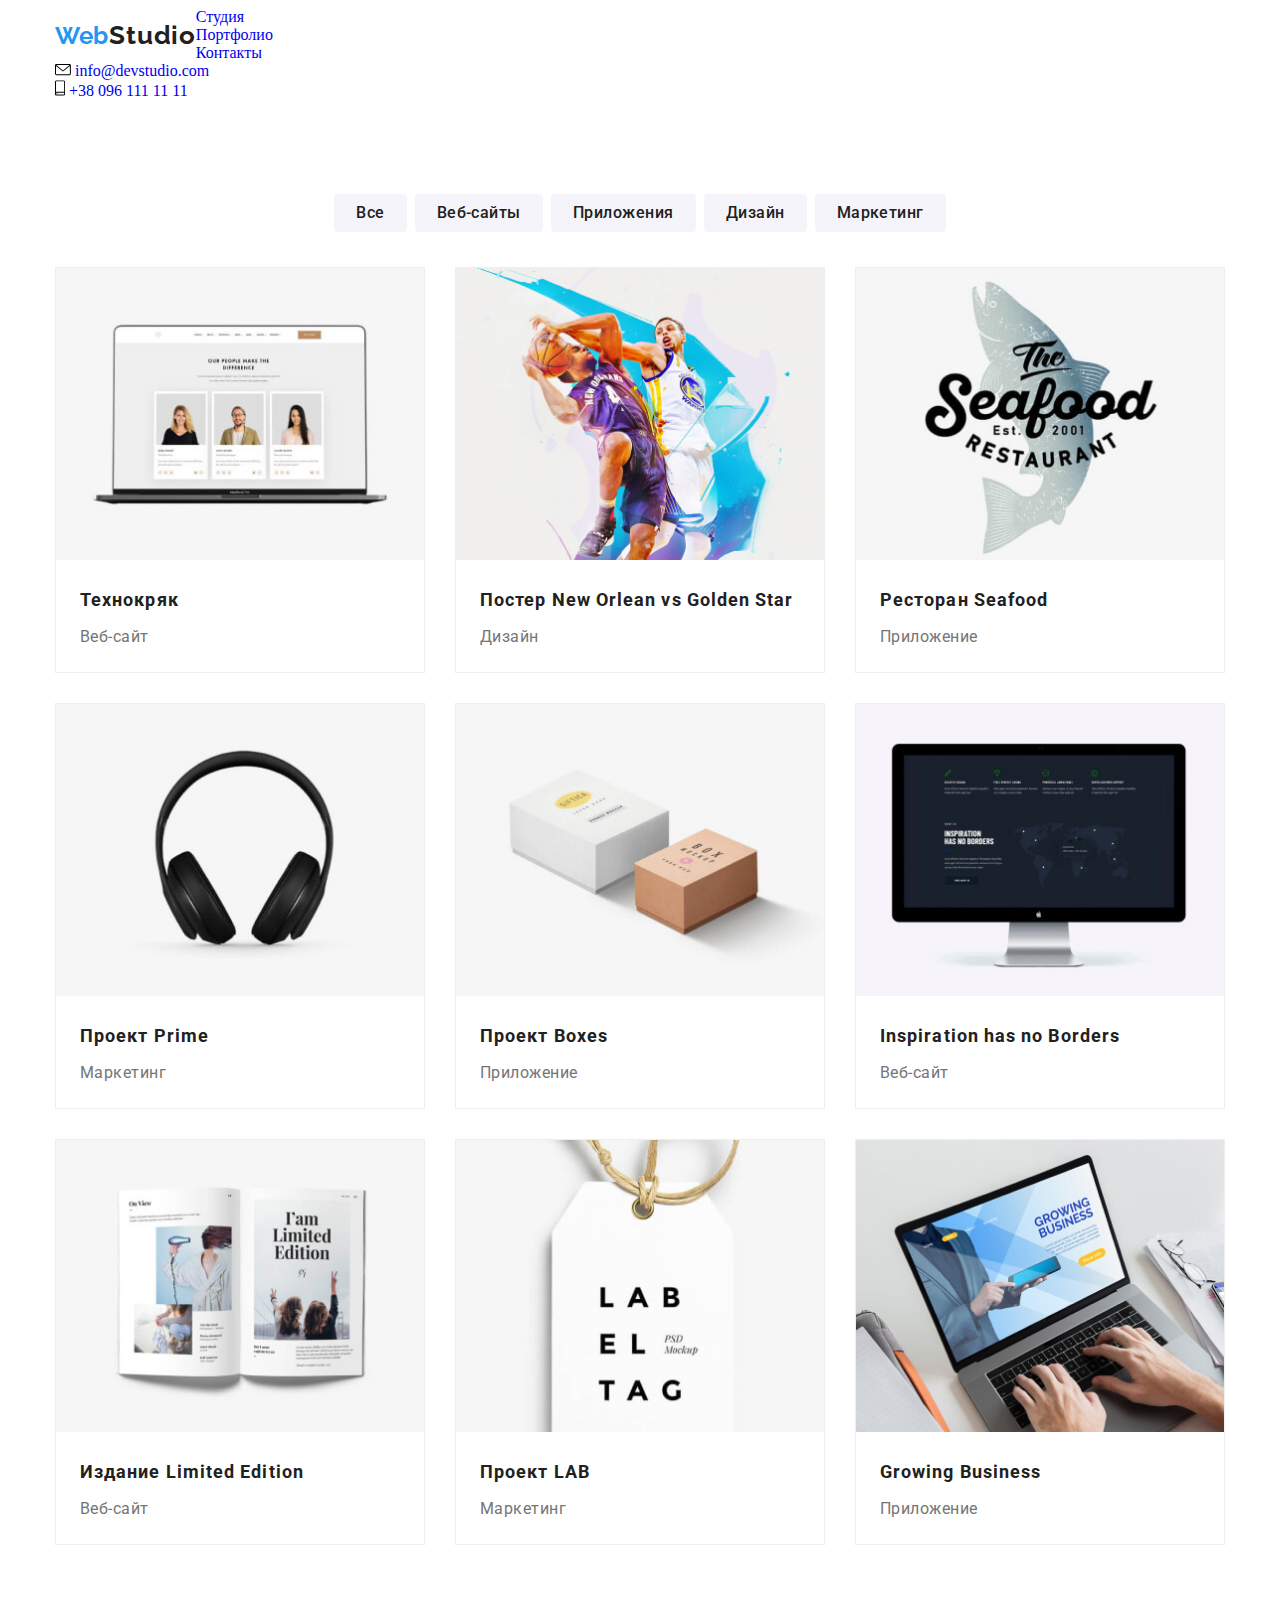
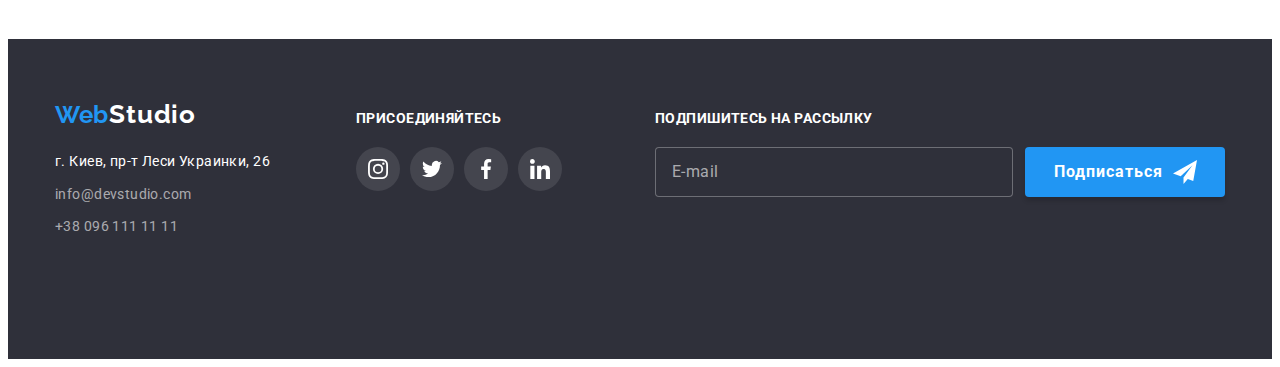
==== commit 923489e7: "Footer was fixed" ====
--- a/portfolio.html
+++ b/portfolio.html
@@ -131,7 +131,12 @@
                     <li class="portfolio-list">
                         <a class="portfolio-link" href="">
                             <div class="portfolio-thumb">
-                                <img src="./imeges/portfolio/img-4.jpg" width="450" height="294" alt="Наушники">
+                                <picture>
+                                    <source srcset="./imeges/desktop/portfolio-4.jpg 1x, ./imeges/desktop/portfolio-4@2x.jpg 2x," media="(min-width: 1200px)"/>
+                                    <source srcset="./imeges/tablet/portfolio-4.jpg 1x, ./imeges/tablet/portfolio-4@2x.jpg 2x," media="(min-width: 768px)"/>
+                                    <source srcset="./imeges/mobile/portfolio-4.jpg 1x, ./imeges/mobile/portfolio-4@2x.jpg 2x," media="(max-width: 767px)"/>                            
+                                    <img src="./imeges/desktop/portfolio-4.jpg" width="450" alt="Наушники">
+                                </picture>
                                 <div class="portfolio-overlay">
                                     <p class="hidden-text">Технокряк это современная площадка распространения коронавируса. Компании используют эту платформу для цифрового шпионажа и атак на защищённые сервера конкурентов.</p>
                                 </div>
@@ -144,7 +149,12 @@
                     <li class="portfolio-list">
                         <a class="portfolio-link" href="">
                             <div class="portfolio-thumb">
-                                <img src="./imeges/portfolio/img-5.jpg" width="450" height="294" alt="Две коробки">
+                                <picture>
+                                    <source srcset="./imeges/desktop/portfolio-5.jpg 1x, ./imeges/desktop/portfolio-5@2x.jpg 2x," media="(min-width: 1200px)"/>
+                                    <source srcset="./imeges/tablet/portfolio-5.jpg 1x, ./imeges/tablet/portfolio-5@2x.jpg 2x," media="(min-width: 768px)"/>
+                                    <source srcset="./imeges/mobile/portfolio-5.jpg 1x, ./imeges/mobile/portfolio-5@2x.jpg 2x," media="(max-width: 767px)"/>                            
+                                    <img src="./imeges/desktop/portfolio-5.jpg" width="450" alt="Две коробки">
+                                </picture>
                                 <div class="portfolio-overlay">
                                     <p class="hidden-text">Технокряк это современная площадка распространения коронавируса. Компании используют эту платформу для цифрового шпионажа и атак на защищённые сервера конкурентов.</p>
                                 </div>
@@ -157,7 +167,12 @@
                     <li class="portfolio-list">
                         <a class="portfolio-link" href="">
                             <div class="portfolio-thumb">
-                                <img src="./imeges/portfolio/img-6.jpg" width="450" height="294" alt="Монитор компьютера">
+                                <picture>
+                                    <source srcset="./imeges/desktop/portfolio-6.jpg 1x, ./imeges/desktop/portfolio-6@2x.jpg 2x," media="(min-width: 1200px)"/>
+                                    <source srcset="./imeges/tablet/portfolio-6.jpg 1x, ./imeges/tablet/portfolio-6@2x.jpg 2x," media="(min-width: 768px)"/>
+                                    <source srcset="./imeges/mobile/portfolio-6.jpg 1x, ./imeges/mobile/portfolio-6@2x.jpg 2x," media="(max-width: 767px)"/>                            
+                                    <img src="./imeges/desktop/portfolio-6.jpg" width="450" alt="Монитор компьютера">
+                                </picture>
                                 <div class="portfolio-overlay">
                                     <p class="hidden-text">Технокряк это современная площадка распространения коронавируса. Компании используют эту платформу для цифрового шпионажа и атак на защищённые сервера конкурентов.</p>
                                 </div>
@@ -170,7 +185,12 @@
                     <li class="portfolio-list">
                         <a class="portfolio-link" href="">
                             <div class="portfolio-thumb">
-                                <img src="./imeges/portfolio/img-7.jpg" width="450" height="294" alt="Страницы журнала">
+                                <picture>
+                                    <source srcset="./imeges/desktop/portfolio-7.jpg 1x, ./imeges/desktop/portfolio-7@2x.jpg 2x," media="(min-width: 1200px)"/>
+                                    <source srcset="./imeges/tablet/portfolio-7.jpg 1x, ./imeges/tablet/portfolio-7@2x.jpg 2x," media="(min-width: 768px)"/>
+                                    <source srcset="./imeges/mobile/portfolio-7.jpg 1x, ./imeges/mobile/portfolio-7@2x.jpg 2x," media="(max-width: 767px)"/>                            
+                                    <img src="./imeges/desktop/portfolio-7.jpg" width="450" alt="Страницы журнала">
+                                </picture>
                                 <div class="portfolio-overlay">
                                     <p class="hidden-text">Технокряк это современная площадка распространения коронавируса. Компании используют эту платформу для цифрового шпионажа и атак на защищённые сервера конкурентов.</p>
                                 </div>
@@ -183,7 +203,12 @@
                     <li class="portfolio-list">
                         <a class="portfolio-link" href="">
                             <div class="portfolio-thumb">
-                                <img src="./imeges/portfolio/img-8.jpg" width="450" height="294" alt="Ярлык">
+                                <picture>
+                                    <source srcset="./imeges/desktop/portfolio-8.jpg 1x, ./imeges/desktop/portfolio-8@2x.jpg 2x," media="(min-width: 1200px)"/>
+                                    <source srcset="./imeges/tablet/portfolio-8.jpg 1x, ./imeges/tablet/portfolio-8@2x.jpg 2x," media="(min-width: 768px)"/>
+                                    <source srcset="./imeges/mobile/portfolio-8.jpg 1x, ./imeges/mobile/portfolio-8@2x.jpg 2x," media="(max-width: 767px)"/>                            
+                                    <img src="./imeges/desktop/portfolio-8.jpg" width="450" alt="Ярлык">
+                                </picture>
                                 <div class="portfolio-overlay">
                                     <p class="hidden-text">Технокряк это современная площадка распространения коронавируса. Компании используют эту платформу для цифрового шпионажа и атак на защищённые сервера конкурентов.</p>
                                 </div>
@@ -196,7 +221,12 @@
                     <li class="portfolio-list">
                         <a class="portfolio-link" href="">
                             <div class="portfolio-thumb">
-                                <img src="./imeges/portfolio/img-9.jpg" width="450" height="294" alt="Открытый ноутбук, руки на клавиатуре">
+                                <picture>
+                                    <source srcset="./imeges/desktop/portfolio-9.jpg 1x, ./imeges/desktop/portfolio-9@2x.jpg 2x," media="(min-width: 1200px)"/>
+                                    <source srcset="./imeges/tablet/portfolio-9.jpg 1x, ./imeges/tablet/portfolio-9@2x.jpg 2x," media="(min-width: 768px)"/>
+                                    <source srcset="./imeges/mobile/portfolio-9.jpg 1x, ./imeges/mobile/portfolio-9@2x.jpg 2x," media="(max-width: 767px)"/>                            
+                                    <img src="./imeges/desktop/portfolio-9.jpg" width="450" alt="Открытый ноутбук, руки на клавиатуре">
+                                </picture>
                                 <div class="portfolio-overlay">
                                     <p class="hidden-text">Технокряк это современная площадка распространения коронавируса. Компании используют эту платформу для цифрового шпионажа и атак на защищённые сервера конкурентов.</p>
                                 </div>
--- a/css/main.min.css
+++ b/css/main.min.css
@@ -1,2 +1,2 @@
-.visually-hidden{position:absolute !important;clip:rect(1px 1px 1px 1px);clip:rect(1px, 1px, 1px, 1px);padding:0 !important;border:0 !important;height:1px !important;width:1px !important;overflow:hidden}html{box-sizing:border-box}*,*::before,*::after{box-sizing:inherit}img{display:block;max-width:100%;height:auto}h1,h2,h3,p{margin-top:0}a{text-decoration:none}:root{--primary-text-color: #757575;--title-text-color: #212121;--accent-color: #2196F3;--primary-bg-color: #FFFFFF;--secondary-bg-color: #2F303A;--primary-button-color: #F5F4FA}body{background-color:#fff;color:#757575}.list{padding:0px;margin:0px;list-style:none}.container{width:100%;margin-left:auto;margin-right:auto;padding-left:15px;padding-right:15px}@media screen and (min-width: 480px){.container{width:480px}}@media screen and (min-width: 768px){.container{width:768px}}@media screen and (min-width: 1200px){.container{width:1200px}}.buttons-container{padding-top:60px;padding-bottom:40px}@media screen and (min-width: 768px){.buttons-container{padding-top:60px;padding-bottom:30px}}@media screen and (min-width: 1200px){.buttons-container{padding-top:94px;padding-bottom:50px}}.filter{display:flex;flex-wrap:wrap;margin-bottom:-15px}.filter li:not(:last-child){margin-right:8px}.filter li{margin-bottom:15px}@media screen and (min-width: 768px){.filter{justify-content:center}.filter li{margin-bottom:0}}.btn{border-radius:4px;padding:6px 22px;border:0px;font-family:Roboto,sans-serif;font-weight:500;font-size:16px;line-height:1.62;text-align:center;letter-spacing:0.03em;background-color:#F5F4FA;color:#212121;cursor:pointer;transition:background-color 250ms cubic-bezier(0.4, 0, 0.2, 1),color 250ms cubic-bezier(0.4, 0, 0.2, 1)}.btn:hover,.btn:focus{background-color:#2196F3;color:#fff}.logo{font-family:Raleway,sans-serif;font-weight:700;font-size:24px;line-height:1.167;letter-spacing:0.03em;color:#2196F3;text-decoration:none}footer .logo{display:block;text-align:center}@media screen and (min-width: 1200px){footer .logo{text-align:start}}.logo-header{font-family:Raleway,sans-serif;font-weight:700;font-size:26px;line-height:1.19;letter-spacing:0.03em;color:#212121;text-decoration:none}.logo-footer{font-family:Raleway,sans-serif;font-weight:700;font-size:26px;line-height:1.19;letter-spacing:0.03em;text-decoration:none;color:#fff}.hero-section{padding-top:118px;padding-bottom:118px;text-align:center}@media screen and (min-width: 1200px){.hero-section{padding-top:200px;padding-bottom:200px}}@media screen and (min-width: 768px){.hero{max-width:360px;margin-left:auto;margin-right:auto}}@media screen and (min-width: 1200px){.hero{max-width:696px;margin-left:auto;margin-right:auto}}.overlay{margin-left:auto;margin-right:auto;background-image:linear-gradient(to right, rgba(47,48,58,0.4), rgba(47,48,58,0.4)),url(../imeges/hero-img.jpg);background-repeat:no-repeat;background-position:center;background-size:cover}.hero-title{margin-bottom:30px;padding:0px 60px;font-family:Roboto,sans-serif;font-weight:900;font-size:26px;line-height:1.62;letter-spacing:0.06em;text-transform:uppercase;color:#fff}@media screen and (min-width: 768px){.hero-title{padding:0}}@media screen and (min-width: 1200px){.hero-title{font-size:44px;line-height:1.36}}.hero-btn{display:inline-block;border-radius:4px;padding:10px 32px;border:0px;min-width:200px;box-shadow:0px 4px 4px rgba(0,0,0,0.15);font-family:Roboto,sans-serif;font-weight:700;font-size:16px;line-height:1.875;text-align:center;letter-spacing:0.06em;background-color:#2196F3;color:#fff;cursor:pointer;transition:background-color 250ms cubic-bezier(0.4, 0, 0.2, 1),color 250ms cubic-bezier(0.4, 0, 0.2, 1)}.hero-btn:hover,.hero-btn:focus{background-color:#fff;color:#2196F3}.feature-section{padding-top:60px;padding-bottom:60px}@media screen and (min-width: 1200px){.feature-section{padding-top:94px;padding-bottom:94px}}.feature{margin-bottom:10px;text-align:center;font-family:Roboto,sans-serif;font-weight:700;font-size:14px;line-height:1.14;letter-spacing:0.03em;text-transform:uppercase;color:#212121}@media screen and (min-width: 768px){.feature{text-align:start}}@media screen and (min-width: 1200px){.feature{text-align:start}}.feature-text{margin-bottom:0px;font-family:Roboto,sans-serif;font-weight:400;font-size:14px;line-height:1.71;letter-spacing:0.03em}@media screen and (min-width: 768px){.feature-flexbox{display:flex;flex-wrap:wrap;margin:-15px}}@media screen and (min-width: 1200px){.feature-flexbox{display:flex;flex-wrap:wrap;margin-right:-15px;margin-left:-15px}}.feature-item{margin-bottom:30px}@media screen and (max-width: 767px){.feature-item:last-child{margin-bottom:0}}@media screen and (min-width: 768px){.feature-item{width:calc((100% - 4 * 15px) / 2);margin:15px}}@media screen and (min-width: 1200px){.feature-item{width:calc((100% - 8 * 15px) / 4);margin-right:15px;margin-left:15px}}.feature-item::before{content:'';display:block;height:120px;margin-bottom:30px;background-color:#F5F4FA;border-radius:4px;background-repeat:no-repeat;background-position:center}.icon-antenna::before{background-image:url(../imeges/icons/antenna.svg)}.icon-clock::before{background-image:url(../imeges/icons/clock.svg)}.icon-diagram::before{background-image:url(../imeges/icons/diagram.svg)}.icon-astronaut::before{background-image:url(../imeges/icons/astronaut.svg)}.specialization-section{display:none;padding-bottom:94px}@media screen and (min-width: 1200px){.specialization-section{display:block}}.specialization{display:flex}.specialization li:not(:last-child){margin-right:30px}.specialization-list{position:relative}.specialization-title{position:absolute;left:0;bottom:0;width:100%;padding-top:27px;padding-bottom:27px;margin:0;display:block;text-align:center;font-family:Roboto,sans-serif;font-weight:700;font-size:14px;line-height:1.14;letter-spacing:0.03em;text-transform:uppercase;color:#fff;background-color:rgba(47,48,58,0.8)}.section-title{margin-bottom:50px;font-family:Roboto,sans-serif;font-weight:700;font-size:36px;line-height:1.167;text-align:center;letter-spacing:0.03em;color:#212121}.section-team{padding-top:60px;padding-bottom:60px;background-color:#F5F4FA}@media screen and (min-width: 1200px){.section-team{padding-top:94px;padding-bottom:94px}}.team-title{margin-bottom:30px;font-family:Roboto,sans-serif;font-weight:700;font-size:28px;line-height:1.178;text-align:center;letter-spacing:0.03em;color:#212121}@media screen and (min-width: 1200px){.team-title{font-size:36px;line-height:1.667}}.team{margin-top:30px;margin-bottom:10px;font-family:Roboto,sans-serif;font-weight:500;font-size:16px;line-height:1.187;text-align:center;letter-spacing:0.03em;color:#212121}.team-item{margin-bottom:16px;font-family:Roboto,sans-serif;font-weight:400;font-size:16px;line-height:1.187;text-align:center;letter-spacing:0.03em}@media screen and (min-width: 768px){.team-flexbox{display:flex;flex-wrap:wrap;margin:-15px}}@media screen and (min-width: 1200px){.team-flexbox{display:flex;margin-right:-15px;margin-left:-15px}}.team-list{box-shadow:0px 1px 3px rgba(0,0,0,0.12),0px 1px 1px rgba(0,0,0,0.14),0px 2px 1px rgba(0,0,0,0.2);border-radius:0px 0px 4px 4px;background:#fff;margin-bottom:30px}@media screen and (max-width: 767px){.team-list:last-child{margin-bottom:0}}@media screen and (min-width: 768px){.team-list{width:calc((100% - 4 * 15px) / 2);margin:15px}}@media screen and (min-width: 1200px){.team-list{width:calc((100% - 8 * 15px) / 4);margin-right:15px;margin-left:15px}}.social{display:flex;justify-content:center;padding-bottom:24px}.social>li:not(:last-child){margin-right:10px}.social-links{display:flex;width:44px;height:44px;justify-content:center;align-items:center;border-radius:50%;fill:#AFB1B8;background-color:#fff;transition:background-color 250ms cubic-bezier(0.4, 0, 0.2, 1)}.social-links:hover .social-icons,.social-links:focus .social-icons{fill:#fff}.social-links:hover,.social-links:focus{background-color:#2196F3}.social-icons{width:20px;height:20px;transition:fill 250ms cubic-bezier(0.4, 0, 0.2, 1)}.menu-btn{display:inline-flex;margin:0;padding:0;border:none;background-color:transparent}.menu-btn .icon-cross{display:none}@media screen and (min-width: 768px){.menu-btn{display:none}}.menu-btn.is-open .icon-cross{display:block}.menu-btn.is-open .icon-menu{display:none}.menu-container{background-color:#fff}@media screen and (max-width: 767px){.menu-container{display:none;position:absolute;left:0;top:100%;width:100%;border-top:solid #ECECEC 1px}.menu-container.is-open{display:block}}header{position:relative}.nav{display:flex;align-items:center}.clients-section{padding-top:60px;padding-bottom:60px}@media screen and (min-width: 1200px){.clients-section{padding-top:94px;padding-bottom:94px}}.clients-title{margin-bottom:30px;font-family:Roboto,sans-serif;font-weight:700;font-size:28px;line-height:1.178;letter-spacing:0.03em;text-align:center;color:#212121}@media screen and (min-width: 1200px){.clients-title{font-size:36px;line-height:1.167}}.clients-flexbox{display:flex;flex-wrap:wrap;margin:-15px}@media screen and (min-width: 1200px){.clients-flexbox{display:flex;margin-right:-15px;margin-left:-15px}}.clients-item{width:calc((100% - 4 * 15px) / 2);margin:15px}@media screen and (min-width: 768px){.clients-item{width:calc((100% - 6 * 15px) / 3);margin:15px}}@media screen and (min-width: 1200px){.clients-item{width:calc((100% - 12 * 15px) / 6);margin-right:15px;margin-left:15px}}.clients-icon{fill:#AFB1B8;transition:fill 250ms cubic-bezier(0.4, 0, 0.2, 1)}.clients-link{display:flex;height:90px;border:1px solid #AFB1B8;box-sizing:border-box;border-radius:4px;justify-content:center;align-items:center;transition:border-color 250ms cubic-bezier(0.4, 0, 0.2, 1)}.clients-link:hover .clients-icon,.clients-link:focus .clients-icon{fill:#2196F3}.clients-link:hover,.clients-link:focus{border-color:#2196F3}.footer{padding-top:60px;padding-bottom:60px;background-color:#2F303A}.address{margin-bottom:9px;margin-top:20px;font-family:Roboto,sans-serif;font-weight:400;font-size:14px;line-height:1.71;letter-spacing:0.03em;text-align:center;color:#fff}@media screen and (min-width: 1200px){.address{text-align:start}}.contacts-footer{font-family:Roboto,sans-serif;font-weight:400;font-size:14px;line-height:1.71;text-decoration:none;letter-spacing:0.03em;text-align:center;color:rgba(255,255,255,0.6)}.contacts-footer+.contacts-footer{margin-top:9px}@media screen and (min-width: 1200px){.contacts-footer{text-align:start}}.address-flexbox{display:flex;flex-direction:column;font-style:normal}.our-social-links{display:flex;width:44px;height:44px;justify-content:center;align-items:center;border-radius:50%;fill:#fff;background-color:rgba(255,255,255,0.1);transition:background-color 250ms cubic-bezier(0.4, 0, 0.2, 1)}.our-social-links:hover,.our-social-links:focus{background-color:#2196F3}@media screen and (min-width: 1200px){.footer-flexbox{display:flex}}@media screen and (min-width: 768px){.tablet-flexbox{display:flex;justify-content:space-around;margin-bottom:60px}}.address-container{margin-bottom:60px}@media screen and (min-width: 768px){.address-container{margin-bottom:0}}@media screen and (min-width: 1200px){.address-container{margin-right:70px}}.join-container{padding-top:12px}@media screen and (min-width: 768px){.join-container{padding-top:5px}}@media screen and (min-width: 1200px){.join-container{padding-top:12px;margin-right:93px}}.social--footer{padding:0;margin-bottom:60px}@media screen and (min-width: 768px){.social--footer{margin-bottom:0}}.join{margin-bottom:20px;font-family:Roboto,sans-serif;font-weight:700;font-size:14px;line-height:1.14;letter-spacing:0.03em;text-align:center;text-transform:uppercase;color:#fff}@media screen and (min-width: 1200px){.join{text-align:start}}@media screen and (min-width: 768px) and (max-width: 1199px){.subscribe-tablet{display:flex;justify-content:center}}.subscribe-container{padding-top:12px}@media screen and (min-width: 768px){.subscribe-container{padding-top:0;width:450px}}@media screen and (min-width: 1200px){.subscribe-container{padding-top:12px}}.subscribe-container input{width:100%;height:50px;padding-top:15px;padding-bottom:15px;padding-right:16px;padding-left:16px;margin-bottom:20px;font-family:Roboto,sans-serif;font-weight:400;font-size:16px;line-height:1.25;letter-spacing:0.03em;color:rgba(255,255,255,0.6);border-radius:4px;border:1px solid rgba(255,255,255,0.3);background-color:#2F303A}@media screen and (min-width: 1200px){.subscribe-container input{margin-right:12px;width:358px}}.subscribe-container input::placeholder{padding:0;font-family:Roboto,sans-serif;font-weight:400;font-size:16px;line-height:1.25;letter-spacing:0.03em;color:rgba(255,255,255,0.6)}.subscribe-btn{padding-top:10px;padding-bottom:10px;margin:0;width:200px;height:50px;border:0;border-radius:4px;font-family:Roboto,sans-serif;font-weight:700;font-size:16px;line-height:1.87;text-align:center;letter-spacing:0.06em;color:#fff;background-color:#2196F3;box-shadow:0px 4px 4px rgba(0,0,0,0.15);cursor:pointer;transition:background-color 250ms cubic-bezier(0.4, 0, 0.2, 1),color 250ms cubic-bezier(0.4, 0, 0.2, 1)}.subscribe-btn:hover,.subscribe-btn:focus{background-color:#fff;color:#2196F3}.subscribe-btn:hover .icon-send{fill:#2196F3}.icon-send{margin-left:10px;vertical-align:middle;fill:#fff;transition:fill 250ms cubic-bezier(0.4, 0, 0.2, 1)}.form-footer{display:flex;align-items:center}.form-footer form{width:100%;text-align:center}.subscribe-container{padding-top:12px}.subscribe-container input{margin-right:12px;height:50px;padding-top:15px;padding-bottom:15px;padding-right:16px;padding-left:16px;font-family:Roboto,sans-serif;font-weight:400;font-size:16px;line-height:1.25;letter-spacing:0.03em;color:rgba(255,255,255,0.6);border-radius:4px;border:1px solid rgba(255,255,255,0.3);background-color:#2F303A}.subscribe-container input::placeholder{padding:0;font-family:Roboto,sans-serif;font-weight:400;font-size:16px;line-height:1.25;letter-spacing:0.03em;color:rgba(255,255,255,0.6)}.backdrop{position:fixed;left:0;top:0;padding:93px 15px;width:100%;height:100%;background-color:rgba(0,0,0,0.2);opacity:1;transition:opacity 250ms cubic-bezier(0.4, 0, 0.2, 1);overflow-y:scroll}.is-hidden{opacity:0;pointer-events:none}.backdrop.is-hidden .modal{transform:translate(-50%, -50%) scale(0.9)}.modal{position:relative;display:flex;min-width:450px;min-height:609px;background-color:#fff;box-shadow:0px 1px 3px rgba(0,0,0,0.12),0px 1px 1px rgba(0,0,0,0.14),0px 2px 1px rgba(0,0,0,0.2);border-radius:4px}@media screen and (min-width: 768px){.modal{position:absolute;top:50%;left:50%;transform:translate(-50%, -50%) scale(1);transition:transform 250ms cubic-bezier(0.4, 0, 0.2, 1)}}@media screen and (min-width: 1200px){.modal{position:absolute;top:50%;left:50%;min-width:528px;min-height:581px;transform:translate(-50%, -50%) scale(1);transition:transform 250ms cubic-bezier(0.4, 0, 0.2, 1)}}.btn-close{position:absolute;top:8px;right:8px;width:30px;height:30px;margin-left:auto;margin-right:8px;margin-top:8px;display:flex;justify-content:center;align-items:center;border:1px solid rgba(0,0,0,0.1);border-radius:50%;background-color:#fff;cursor:pointer}.btn-close:hover .icon-close,.btn-close:focus .icon-close{fill:#2196F3}.icon-close{transition:fill 250ms cubic-bezier(0.4, 0, 0.2, 1)}.form{width:370px;margin:40px;z-index:1}.form-field{display:flex;flex-direction:column}.form-field+.form-field{margin-top:10px}.form-field input{position:relative;margin:0;padding:0;padding-left:42px;height:40px;width:100%;font-family:Roboto,sans-serif;font-weight:400;font-size:12px;line-height:1.167;letter-spacing:0.01em;border:1px solid rgba(33,33,33,0.2);border-radius:4px;color:#757575}.form-field label{margin:0;padding:0;font-family:Roboto,sans-serif;font-weight:400;font-size:12px;line-height:1.167;letter-spacing:0.01em;color:#757575}.form-field textarea{padding-top:12px;padding-bottom:12px;padding-left:16px;padding-right:16px;font-family:Roboto,sans-serif;font-weight:400;font-size:12px;line-height:1.167;letter-spacing:0.01em;color:#757575}.form-field textarea::placeholder{padding:0;font-family:Roboto,sans-serif;font-weight:400;font-size:12px;line-height:1.167;letter-spacing:0.01em;color:rgba(117,117,117,0.5)}.form-name{display:block;margin-bottom:4px}textarea{resize:none;height:120px;display:block;width:100%;border:1px solid rgba(33,33,33,0.2);border-radius:4px}textarea:focus{outline:0;border-color:#2196F3}.form-text{margin-bottom:12px;padding:0;font-family:Roboto;font-weight:700;font-size:20px;line-height:1.5;text-align:center;letter-spacing:0.03em;color:#212121}.form-checkbox{display:flex;align-items:center;justify-content:center;margin-top:20px}.form-checkbox label{margin:0;padding:0;font-family:Roboto,sans-serif;font-weight:400;font-size:12px;line-height:1.167;letter-spacing:0.03em;color:#757575}.form-checkbox a{text-decoration:underline;color:#2196F3}.form-submit{display:flex;justify-content:center;margin-top:30px}.submit{padding:10px 55px 10px 56px;margin:0;width:200px;height:50px;border:0;border-radius:4px;font-family:Roboto,sans-serif;font-weight:700;font-size:16px;line-height:1.87;text-align:center;letter-spacing:0.06em;color:#fff;background-color:#2196F3;box-shadow:0px 4px 4px rgba(0,0,0,0.15);cursor:pointer;transition:background-color 250ms cubic-bezier(0.4, 0, 0.2, 1),color 250ms cubic-bezier(0.4, 0, 0.2, 1)}.submit:hover{background-color:#F5F4FA;color:#2196F3}.form-input{position:relative}.icon-form{position:absolute;margin-left:15px;left:0;top:50%;transform:translateY(-50%)}.checkbox{-webkit-appearance:none;-moz-appearance:none;appearance:none;position:absolute}.checkbox-label{display:flex;justify-content:center;align-items:center}.custom-checkbox{display:block;width:16px;height:15px;margin-right:7px;background-image:url(../imeges/icons/check.svg)}.checkbox:checked+.custom-checkbox{background-image:url(../imeges/icons/checked.svg)}.input:focus+.icon-form{fill:#2196F3}.input:focus{outline:0;border-color:#2196F3}.input:hover{cursor:pointer}.portfolio-section{padding-bottom:60px}@media screen and (min-width: 1200px){.portfolio-section{padding-bottom:94px}}@media screen and (min-width: 768px){.portfolio{display:flex;flex-wrap:wrap;margin:-15px}}.portfolio-list{width:100%;margin-bottom:30px;background:#fff}@media screen and (max-width: 767px){.portfolio-list:last-child{margin-bottom:0}}@media screen and (min-width: 768px){.portfolio-list{width:calc((100% - 4 * 15px) / 2);margin:15px}}@media screen and (min-width: 1200px){.portfolio-list{width:calc((100% - 6 * 15px) / 3);margin:15px}}.portfolio-thumb{position:relative;overflow:hidden;height:294px}.hidden-text{position:absolute;left:0;top:50%;padding-left:24px;padding-right:24px;margin:0;transform:translate(0, -50%);font-family:Roboto,sans-serif;font-weight:400;font-size:18px;line-height:1.56;letter-spacing:0.03em;color:#fff}.portfolio-overlay{position:absolute;width:100%;height:294px;top:0;left:0;background-color:rgba(33,150,243,0.9);transform:translateY(100%);transition:transform 250ms cubic-bezier(0.4, 0, 0.2, 1)}.portfolio-link{display:block;border:1px solid #EEEEEE}.portfolio-link:hover .portfolio-overlay,.portfolio-link:focus .portfolio-overlay{transform:translateY(0)}.portfolio-link:hover,.portfolio-link:focus{box-shadow:0px 1px 1px rgba(0,0,0,0.12),0px 4px 4px rgba(0,0,0,0.06),1px 4px 6px rgba(0,0,0,0.16)}.examples{margin-top:20px;margin-bottom:4px;padding-left:24px;padding-right:24px;font-family:Roboto,sans-serif;font-weight:700;font-size:18px;line-height:2;letter-spacing:0.06em;color:#212121}.examples-item{padding-bottom:20px;margin-bottom:0px;padding-left:24px;padding-right:24px;font-family:Roboto,sans-serif;font-weight:400;font-size:16px;line-height:1.87;letter-spacing:0.03em;color:#757575}
+.visually-hidden{position:absolute !important;clip:rect(1px 1px 1px 1px);clip:rect(1px, 1px, 1px, 1px);padding:0 !important;border:0 !important;height:1px !important;width:1px !important;overflow:hidden}html{box-sizing:border-box}*,*::before,*::after{box-sizing:inherit}img{display:block;max-width:100%;height:auto}h1,h2,h3,p{margin-top:0}a{text-decoration:none}:root{--primary-text-color: #757575;--title-text-color: #212121;--accent-color: #2196F3;--primary-bg-color: #FFFFFF;--secondary-bg-color: #2F303A;--primary-button-color: #F5F4FA}body{background-color:#fff;color:#757575}.list{padding:0px;margin:0px;list-style:none}.container{width:100%;margin-left:auto;margin-right:auto;padding-left:15px;padding-right:15px}@media screen and (min-width: 480px){.container{width:480px}}@media screen and (min-width: 768px){.container{width:768px}}@media screen and (min-width: 1200px){.container{width:1200px}}.buttons-container{padding-top:60px;padding-bottom:40px}@media screen and (min-width: 768px){.buttons-container{padding-top:60px;padding-bottom:30px}}@media screen and (min-width: 1200px){.buttons-container{padding-top:94px;padding-bottom:50px}}.filter{display:flex;flex-wrap:wrap;margin-bottom:-15px}.filter li:not(:last-child){margin-right:8px}.filter li{margin-bottom:15px}@media screen and (min-width: 768px){.filter{justify-content:center}.filter li{margin-bottom:0}}.btn{border-radius:4px;padding:6px 22px;border:0px;font-family:Roboto,sans-serif;font-weight:500;font-size:16px;line-height:1.62;text-align:center;letter-spacing:0.03em;background-color:#F5F4FA;color:#212121;cursor:pointer;transition:background-color 250ms cubic-bezier(0.4, 0, 0.2, 1),color 250ms cubic-bezier(0.4, 0, 0.2, 1)}.btn:hover,.btn:focus{background-color:#2196F3;color:#fff}.logo{font-family:Raleway,sans-serif;font-weight:700;font-size:24px;line-height:1.167;letter-spacing:0.03em;color:#2196F3;text-decoration:none}footer .logo{display:block;text-align:center}@media screen and (min-width: 1200px){footer .logo{text-align:start}}.logo-header{font-family:Raleway,sans-serif;font-weight:700;font-size:26px;line-height:1.19;letter-spacing:0.03em;color:#212121;text-decoration:none}.logo-footer{font-family:Raleway,sans-serif;font-weight:700;font-size:26px;line-height:1.19;letter-spacing:0.03em;text-decoration:none;color:#fff}.hero-section{padding-top:118px;padding-bottom:118px;text-align:center}@media screen and (min-width: 1200px){.hero-section{padding-top:200px;padding-bottom:200px}}@media screen and (min-width: 768px){.hero{max-width:360px;margin-left:auto;margin-right:auto}}@media screen and (min-width: 1200px){.hero{max-width:696px;margin-left:auto;margin-right:auto}}.overlay{margin-left:auto;margin-right:auto;background-image:linear-gradient(to right, rgba(47,48,58,0.4), rgba(47,48,58,0.4)),url(../imeges/hero-img.jpg);background-repeat:no-repeat;background-position:center;background-size:cover}.hero-title{margin-bottom:30px;padding:0px 60px;font-family:Roboto,sans-serif;font-weight:900;font-size:26px;line-height:1.62;letter-spacing:0.06em;text-transform:uppercase;color:#fff}@media screen and (min-width: 768px){.hero-title{padding:0}}@media screen and (min-width: 1200px){.hero-title{font-size:44px;line-height:1.36}}.hero-btn{display:inline-block;border-radius:4px;padding:10px 32px;border:0px;min-width:200px;box-shadow:0px 4px 4px rgba(0,0,0,0.15);font-family:Roboto,sans-serif;font-weight:700;font-size:16px;line-height:1.875;text-align:center;letter-spacing:0.06em;background-color:#2196F3;color:#fff;cursor:pointer;transition:background-color 250ms cubic-bezier(0.4, 0, 0.2, 1),color 250ms cubic-bezier(0.4, 0, 0.2, 1)}.hero-btn:hover,.hero-btn:focus{background-color:#fff;color:#2196F3}.feature-section{padding-top:60px;padding-bottom:60px}@media screen and (min-width: 1200px){.feature-section{padding-top:94px;padding-bottom:94px}}.feature{margin-bottom:10px;text-align:center;font-family:Roboto,sans-serif;font-weight:700;font-size:14px;line-height:1.14;letter-spacing:0.03em;text-transform:uppercase;color:#212121}@media screen and (min-width: 768px){.feature{text-align:start}}@media screen and (min-width: 1200px){.feature{text-align:start}}.feature-text{margin-bottom:0px;font-family:Roboto,sans-serif;font-weight:400;font-size:14px;line-height:1.71;letter-spacing:0.03em}@media screen and (min-width: 768px){.feature-flexbox{display:flex;flex-wrap:wrap;margin:-15px}}@media screen and (min-width: 1200px){.feature-flexbox{display:flex;flex-wrap:wrap;margin-right:-15px;margin-left:-15px}}.feature-item{margin-bottom:30px}@media screen and (max-width: 767px){.feature-item:last-child{margin-bottom:0}}@media screen and (min-width: 768px){.feature-item{width:calc((100% - 4 * 15px) / 2);margin:15px}}@media screen and (min-width: 1200px){.feature-item{width:calc((100% - 8 * 15px) / 4);margin-right:15px;margin-left:15px}}.feature-item::before{content:'';display:block;height:120px;margin-bottom:30px;background-color:#F5F4FA;border-radius:4px;background-repeat:no-repeat;background-position:center}.icon-antenna::before{background-image:url(../imeges/icons/antenna.svg)}.icon-clock::before{background-image:url(../imeges/icons/clock.svg)}.icon-diagram::before{background-image:url(../imeges/icons/diagram.svg)}.icon-astronaut::before{background-image:url(../imeges/icons/astronaut.svg)}.specialization-section{display:none;padding-bottom:94px}@media screen and (min-width: 1200px){.specialization-section{display:block}}.specialization{display:flex}.specialization li:not(:last-child){margin-right:30px}.specialization-list{position:relative}.specialization-title{position:absolute;left:0;bottom:0;width:100%;padding-top:27px;padding-bottom:27px;margin:0;display:block;text-align:center;font-family:Roboto,sans-serif;font-weight:700;font-size:14px;line-height:1.14;letter-spacing:0.03em;text-transform:uppercase;color:#fff;background-color:rgba(47,48,58,0.8)}.section-title{margin-bottom:50px;font-family:Roboto,sans-serif;font-weight:700;font-size:36px;line-height:1.167;text-align:center;letter-spacing:0.03em;color:#212121}.section-team{padding-top:60px;padding-bottom:60px;background-color:#F5F4FA}@media screen and (min-width: 1200px){.section-team{padding-top:94px;padding-bottom:94px}}.team-title{margin-bottom:30px;font-family:Roboto,sans-serif;font-weight:700;font-size:28px;line-height:1.178;text-align:center;letter-spacing:0.03em;color:#212121}@media screen and (min-width: 1200px){.team-title{font-size:36px;line-height:1.667}}.team{margin-top:30px;margin-bottom:10px;font-family:Roboto,sans-serif;font-weight:500;font-size:16px;line-height:1.187;text-align:center;letter-spacing:0.03em;color:#212121}.team-item{margin-bottom:16px;font-family:Roboto,sans-serif;font-weight:400;font-size:16px;line-height:1.187;text-align:center;letter-spacing:0.03em}@media screen and (min-width: 768px){.team-flexbox{display:flex;flex-wrap:wrap;margin:-15px}}@media screen and (min-width: 1200px){.team-flexbox{display:flex;margin-right:-15px;margin-left:-15px}}.team-list{box-shadow:0px 1px 3px rgba(0,0,0,0.12),0px 1px 1px rgba(0,0,0,0.14),0px 2px 1px rgba(0,0,0,0.2);border-radius:0px 0px 4px 4px;background:#fff;margin-bottom:30px}@media screen and (max-width: 767px){.team-list:last-child{margin-bottom:0}}@media screen and (min-width: 768px){.team-list{width:calc((100% - 4 * 15px) / 2);margin:15px}}@media screen and (min-width: 1200px){.team-list{width:calc((100% - 8 * 15px) / 4);margin-right:15px;margin-left:15px}}.social{display:flex;justify-content:center;padding-bottom:24px}.social>li:not(:last-child){margin-right:10px}.social-links{display:flex;width:44px;height:44px;justify-content:center;align-items:center;border-radius:50%;fill:#AFB1B8;background-color:#fff;transition:background-color 250ms cubic-bezier(0.4, 0, 0.2, 1)}.social-links:hover .social-icons,.social-links:focus .social-icons{fill:#fff}.social-links:hover,.social-links:focus{background-color:#2196F3}.social-icons{width:20px;height:20px;transition:fill 250ms cubic-bezier(0.4, 0, 0.2, 1)}.menu-btn{display:inline-flex;margin:0;padding:0;border:none;background-color:transparent}.menu-btn .icon-cross{display:none}@media screen and (min-width: 768px){.menu-btn{display:none}}.menu-btn.is-open .icon-cross{display:block}.menu-btn.is-open .icon-menu{display:none}.menu-container{background-color:#fff}@media screen and (max-width: 767px){.menu-container{display:none;position:absolute;left:0;top:100%;width:100%;border-top:solid #ECECEC 1px}.menu-container.is-open{display:block}}header{position:relative}.nav{display:flex;align-items:center}.clients-section{padding-top:60px;padding-bottom:60px}@media screen and (min-width: 1200px){.clients-section{padding-top:94px;padding-bottom:94px}}.clients-title{margin-bottom:30px;font-family:Roboto,sans-serif;font-weight:700;font-size:28px;line-height:1.178;letter-spacing:0.03em;text-align:center;color:#212121}@media screen and (min-width: 1200px){.clients-title{font-size:36px;line-height:1.167}}.clients-flexbox{display:flex;flex-wrap:wrap;margin:-15px}@media screen and (min-width: 1200px){.clients-flexbox{display:flex;margin-right:-15px;margin-left:-15px}}.clients-item{width:calc((100% - 4 * 15px) / 2);margin:15px}@media screen and (min-width: 768px){.clients-item{width:calc((100% - 6 * 15px) / 3);margin:15px}}@media screen and (min-width: 1200px){.clients-item{width:calc((100% - 12 * 15px) / 6);margin-right:15px;margin-left:15px}}.clients-icon{fill:#AFB1B8;transition:fill 250ms cubic-bezier(0.4, 0, 0.2, 1)}.clients-link{display:flex;height:90px;border:1px solid #AFB1B8;box-sizing:border-box;border-radius:4px;justify-content:center;align-items:center;transition:border-color 250ms cubic-bezier(0.4, 0, 0.2, 1)}.clients-link:hover .clients-icon,.clients-link:focus .clients-icon{fill:#2196F3}.clients-link:hover,.clients-link:focus{border-color:#2196F3}.footer{padding-top:60px;padding-bottom:60px;background-color:#2F303A}.address{margin-bottom:9px;margin-top:20px;font-family:Roboto,sans-serif;font-weight:400;font-size:14px;line-height:1.71;letter-spacing:0.03em;text-align:center;color:#fff}@media screen and (min-width: 1200px){.address{text-align:start;display:block;width:231px}}.contacts-footer{font-family:Roboto,sans-serif;font-weight:400;font-size:14px;line-height:1.71;text-decoration:none;letter-spacing:0.03em;text-align:center;color:rgba(255,255,255,0.6)}.contacts-footer+.contacts-footer{margin-top:9px}@media screen and (min-width: 1200px){.contacts-footer{text-align:start}}.address-flexbox{display:flex;flex-direction:column;font-style:normal}.our-social-links{display:flex;width:44px;height:44px;justify-content:center;align-items:center;border-radius:50%;fill:#fff;background-color:rgba(255,255,255,0.1);transition:background-color 250ms cubic-bezier(0.4, 0, 0.2, 1)}.our-social-links:hover,.our-social-links:focus{background-color:#2196F3}@media screen and (min-width: 1200px){.footer-flexbox{display:flex}}@media screen and (min-width: 768px){.tablet-flexbox{display:flex;justify-content:space-around;margin-bottom:60px}}.address-container{margin-bottom:60px}@media screen and (min-width: 768px){.address-container{margin-bottom:0}}@media screen and (min-width: 1200px){.address-container{margin-right:70px}}.join-container{padding-top:12px}@media screen and (min-width: 768px){.join-container{padding-top:5px}}@media screen and (min-width: 1200px){.join-container{padding-top:12px;margin-right:93px}}.social--footer{padding:0;margin-bottom:60px}@media screen and (min-width: 768px){.social--footer{margin-bottom:0}}.join{margin-bottom:20px;font-family:Roboto,sans-serif;font-weight:700;font-size:14px;line-height:1.14;letter-spacing:0.03em;text-align:center;text-transform:uppercase;color:#fff}@media screen and (min-width: 1200px){.join{text-align:start}}@media screen and (min-width: 768px) and (max-width: 1199px){.subscribe-tablet{display:flex;justify-content:center}}.subscribe-container{padding-top:12px}@media screen and (min-width: 768px){.subscribe-container{padding-top:0;width:450px}}@media screen and (min-width: 1200px){.subscribe-container{padding-top:12px;width:100%}}.subscribe-container input{width:100%;height:50px;padding-top:15px;padding-bottom:15px;padding-right:16px;padding-left:16px;margin-bottom:20px;font-family:Roboto,sans-serif;font-weight:400;font-size:16px;line-height:1.25;letter-spacing:0.03em;color:rgba(255,255,255,0.6);border-radius:4px;border:1px solid rgba(255,255,255,0.3);background-color:#2F303A}@media screen and (min-width: 1200px){.subscribe-container input{margin-right:12px;width:358px}}.subscribe-container input::placeholder{padding:0;font-family:Roboto,sans-serif;font-weight:400;font-size:16px;line-height:1.25;letter-spacing:0.03em;color:rgba(255,255,255,0.6)}.subscribe-btn{padding-top:10px;padding-bottom:10px;padding-left:29px;padding-right:28px;margin:0;height:50px;border:0;border-radius:4px;font-family:Roboto,sans-serif;font-weight:700;font-size:16px;line-height:1.87;text-align:center;letter-spacing:0.06em;color:#fff;background-color:#2196F3;box-shadow:0px 4px 4px rgba(0,0,0,0.15);cursor:pointer;transition:background-color 250ms cubic-bezier(0.4, 0, 0.2, 1),color 250ms cubic-bezier(0.4, 0, 0.2, 1)}@media screen and (min-width: 1200px){.subscribe-btn{display:flex;align-items:center}}.subscribe-btn:hover,.subscribe-btn:focus{background-color:#fff;color:#2196F3}.subscribe-btn:hover .icon-send{fill:#2196F3}.icon-send{margin-left:10px;vertical-align:middle;fill:#fff;transition:fill 250ms cubic-bezier(0.4, 0, 0.2, 1)}.form-flex{text-align:center}@media screen and (min-width: 1200px){.form-flex{display:flex}}.backdrop{position:fixed;left:0;top:0;padding:93px 15px;width:100%;height:100%;background-color:rgba(0,0,0,0.2);opacity:1;transition:opacity 250ms cubic-bezier(0.4, 0, 0.2, 1);overflow-y:scroll}.is-hidden{opacity:0;pointer-events:none}.backdrop.is-hidden .modal{transform:translate(-50%, -50%) scale(0.9)}.modal{position:relative;display:flex;min-width:450px;min-height:609px;background-color:#fff;box-shadow:0px 1px 3px rgba(0,0,0,0.12),0px 1px 1px rgba(0,0,0,0.14),0px 2px 1px rgba(0,0,0,0.2);border-radius:4px}@media screen and (min-width: 768px){.modal{position:absolute;top:50%;left:50%;transform:translate(-50%, -50%) scale(1);transition:transform 250ms cubic-bezier(0.4, 0, 0.2, 1)}}@media screen and (min-width: 1200px){.modal{position:absolute;top:50%;left:50%;min-width:528px;min-height:581px;transform:translate(-50%, -50%) scale(1);transition:transform 250ms cubic-bezier(0.4, 0, 0.2, 1)}}.btn-close{position:absolute;top:8px;right:8px;width:30px;height:30px;margin-left:auto;margin-right:8px;margin-top:8px;display:flex;justify-content:center;align-items:center;border:1px solid rgba(0,0,0,0.1);border-radius:50%;background-color:#fff;cursor:pointer}.btn-close:hover .icon-close,.btn-close:focus .icon-close{fill:#2196F3}.icon-close{transition:fill 250ms cubic-bezier(0.4, 0, 0.2, 1)}.form{width:370px;margin:40px;z-index:1}.form-field{display:flex;flex-direction:column}.form-field+.form-field{margin-top:10px}.form-field input{position:relative;margin:0;padding:0;padding-left:42px;height:40px;width:100%;font-family:Roboto,sans-serif;font-weight:400;font-size:12px;line-height:1.167;letter-spacing:0.01em;border:1px solid rgba(33,33,33,0.2);border-radius:4px;color:#757575}.form-field label{margin:0;padding:0;font-family:Roboto,sans-serif;font-weight:400;font-size:12px;line-height:1.167;letter-spacing:0.01em;color:#757575}.form-field textarea{padding-top:12px;padding-bottom:12px;padding-left:16px;padding-right:16px;font-family:Roboto,sans-serif;font-weight:400;font-size:12px;line-height:1.167;letter-spacing:0.01em;color:#757575}.form-field textarea::placeholder{padding:0;font-family:Roboto,sans-serif;font-weight:400;font-size:12px;line-height:1.167;letter-spacing:0.01em;color:rgba(117,117,117,0.5)}.form-name{display:block;margin-bottom:4px}textarea{resize:none;height:120px;display:block;width:100%;border:1px solid rgba(33,33,33,0.2);border-radius:4px}textarea:focus{outline:0;border-color:#2196F3}.form-text{margin-bottom:12px;padding:0;font-family:Roboto;font-weight:700;font-size:20px;line-height:1.5;text-align:center;letter-spacing:0.03em;color:#212121}.form-checkbox{display:flex;align-items:center;justify-content:center;margin-top:20px}.form-checkbox label{margin:0;padding:0;font-family:Roboto,sans-serif;font-weight:400;font-size:12px;line-height:1.167;letter-spacing:0.03em;color:#757575}.form-checkbox a{text-decoration:underline;color:#2196F3}.form-submit{display:flex;justify-content:center;margin-top:30px}.submit{padding:10px 55px 10px 56px;margin:0;width:200px;height:50px;border:0;border-radius:4px;font-family:Roboto,sans-serif;font-weight:700;font-size:16px;line-height:1.87;text-align:center;letter-spacing:0.06em;color:#fff;background-color:#2196F3;box-shadow:0px 4px 4px rgba(0,0,0,0.15);cursor:pointer;transition:background-color 250ms cubic-bezier(0.4, 0, 0.2, 1),color 250ms cubic-bezier(0.4, 0, 0.2, 1)}.submit:hover{background-color:#F5F4FA;color:#2196F3}.form-input{position:relative}.icon-form{position:absolute;margin-left:15px;left:0;top:50%;transform:translateY(-50%)}.checkbox{-webkit-appearance:none;-moz-appearance:none;appearance:none;position:absolute}.checkbox-label{display:flex;justify-content:center;align-items:center}.custom-checkbox{display:block;width:16px;height:15px;margin-right:7px;background-image:url(../imeges/icons/check.svg)}.checkbox:checked+.custom-checkbox{background-image:url(../imeges/icons/checked.svg)}.input:focus+.icon-form{fill:#2196F3}.input:focus{outline:0;border-color:#2196F3}.input:hover{cursor:pointer}.portfolio-section{padding-bottom:60px}@media screen and (min-width: 1200px){.portfolio-section{padding-bottom:94px}}@media screen and (min-width: 768px){.portfolio{display:flex;flex-wrap:wrap;margin:-15px}}.portfolio-list{width:100%;margin-bottom:30px;background:#fff}@media screen and (max-width: 767px){.portfolio-list:last-child{margin-bottom:0}}@media screen and (min-width: 768px){.portfolio-list{width:calc((100% - 4 * 15px) / 2);margin:15px}}@media screen and (min-width: 1200px){.portfolio-list{width:calc((100% - 6 * 15px) / 3);margin:15px}}.portfolio-thumb{position:relative;overflow:hidden;height:294px}.hidden-text{position:absolute;left:0;top:50%;padding-left:24px;padding-right:24px;margin:0;transform:translate(0, -50%);font-family:Roboto,sans-serif;font-weight:400;font-size:18px;line-height:1.56;letter-spacing:0.03em;color:#fff}.portfolio-overlay{position:absolute;width:100%;height:294px;top:0;left:0;background-color:rgba(33,150,243,0.9);transform:translateY(100%);transition:transform 250ms cubic-bezier(0.4, 0, 0.2, 1)}.portfolio-link{display:block;border:1px solid #EEEEEE}.portfolio-link:hover .portfolio-overlay,.portfolio-link:focus .portfolio-overlay{transform:translateY(0)}.portfolio-link:hover,.portfolio-link:focus{box-shadow:0px 1px 1px rgba(0,0,0,0.12),0px 4px 4px rgba(0,0,0,0.06),1px 4px 6px rgba(0,0,0,0.16)}.examples{margin-top:20px;margin-bottom:4px;padding-left:24px;padding-right:24px;font-family:Roboto,sans-serif;font-weight:700;font-size:18px;line-height:2;letter-spacing:0.06em;color:#212121}.examples-item{padding-bottom:20px;margin-bottom:0px;padding-left:24px;padding-right:24px;font-family:Roboto,sans-serif;font-weight:400;font-size:16px;line-height:1.87;letter-spacing:0.03em;color:#757575}
 /*# sourceMappingURL=main.min.css.map */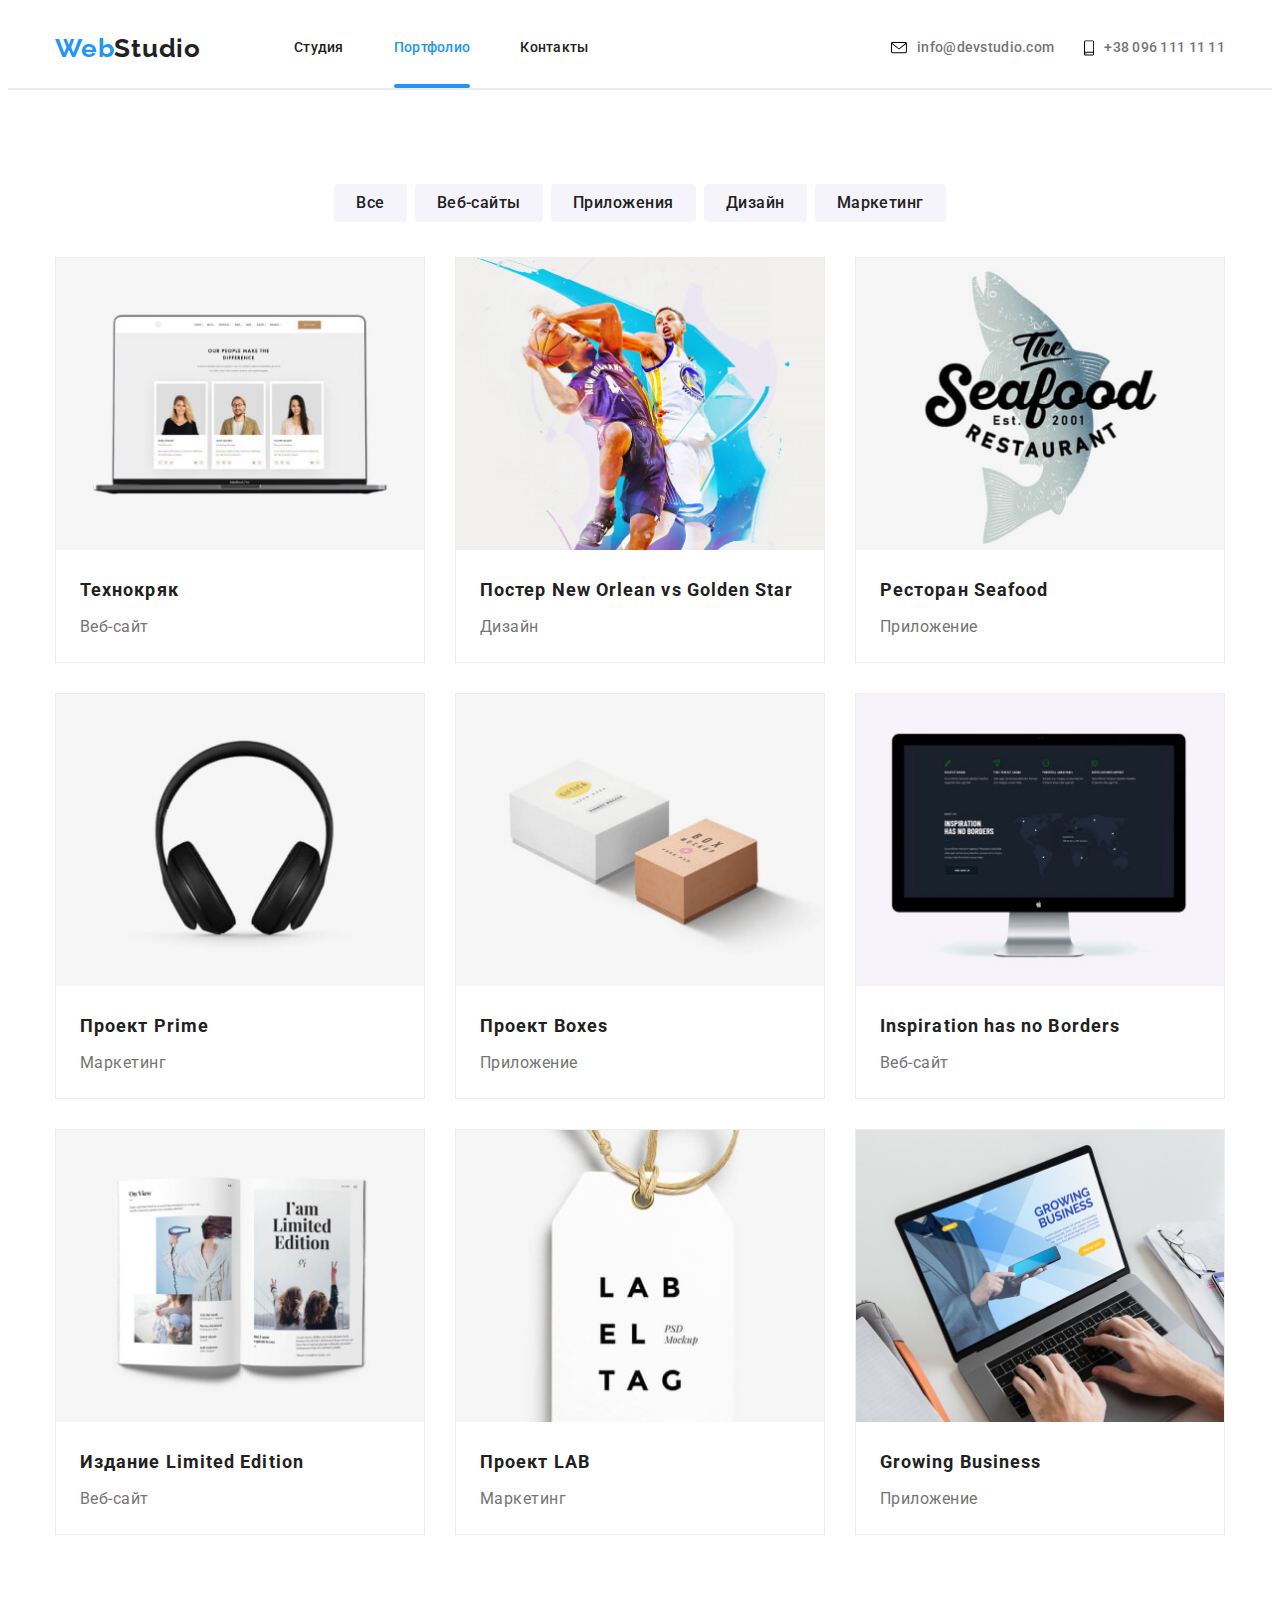
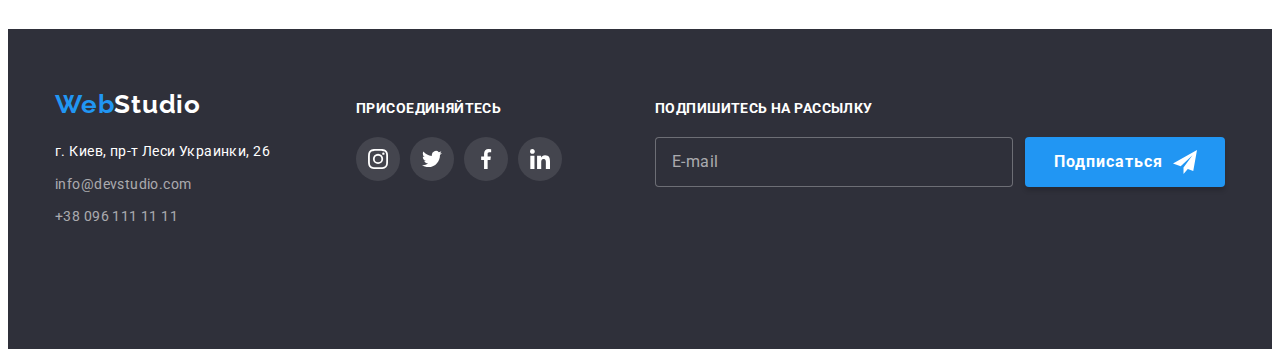
==== commit 037747c7: "Mobile menu was added" ====
--- a/portfolio.html
+++ b/portfolio.html
@@ -11,39 +11,51 @@
 <body>
     <header>
         <div class="container header">
-            <nav class="nav">
-                    <a href="./index.html" class="logo">Web<span class="logo-header">Studio</span></a>
-                <ul class="list site-nav">
-                    <li>
-                        <a href="./index.html" class="nav-link">Студия</a>
-                    </li>
-                    <li>
-                        <a href="./portfolio.html" class="nav-link current">Портфолио</a>
-                    </li>
-                    <li>
-                        <a href="#contacts" class="nav-link">Контакты</a>
-                    </li>
-                </ul>
-            </nav>
-    
-            <ul class="list contacts">
-                <li>
-                    <a href="mailto:info@devstudio.com" class="contacts-header">
-                        <svg class="icon-contacts" width="16" height="12">
-                            <use href="./imeges/icons/sprite.svg#icon-envelope"></use>
-                        </svg>
-                        info@devstudio.com
-                    </a>
-                </li>
-                <li>
-                    <a href="tel:+380961111111" class="contacts-header">
-                        <svg class="icon-contacts" width="10" height="16">
-                            <use href="./imeges/icons/sprite.svg#icon-smartphone"></use>
-                        </svg>
-                        +38 096 111 11 11
-                    </a>
-                </li>
-            </ul>
+            
+            <div class="menu-mobile">
+                <a href="./index.html" class="logo">Web<span class="logo-header">Studio</span></a>
+                <button type='button' class="menu-btn is-open" data-menu-button>
+                    <svg width='40' height='40' aria-label="Переключатель мобильного меню" aria-expanded="false" aria-controls="menu-container">
+                        <use class="icon-menu" href='./imeges/icons/sprite.svg#icon-menu'></use>
+                        <use class="icon-cross" href='./imeges/icons/sprite.svg#icon-cross'></use>
+                    </svg>
+                </button>
+            </div>
+
+                <div class="menu-container is-open" id="menu-container" data-menu>
+                        <nav class="nav">   
+                            <ul class="list site-nav">
+                                <li>
+                                    <a href="./index.html" class="nav-link">Студия</a>
+                                </li>
+                                <li>
+                                    <a href="./portfolio.html" class="nav-link current">Портфолио</a>
+                                </li>
+                                <li>
+                                    <a href="#contacts" class="nav-link">Контакты</a>
+                                </li>
+                            </ul>
+                        </nav>
+
+                        <ul class="list contacts">
+                            <li>
+                                <a href="mailto:info@devstudio.com" class="contacts-header">
+                                    <svg class="icon-contacts" width="16" height="12">
+                                        <use href="./imeges/icons/sprite.svg#icon-envelope"></use>
+                                    </svg>
+                                    info@devstudio.com
+                                </a>
+                            </li>
+                            <li>
+                                <a href="tel:+380961111111" class="contacts-header">
+                                    <svg class="icon-contacts" width="10" height="16">
+                                        <use href="./imeges/icons/sprite.svg#icon-smartphone"></use>
+                                    </svg>
+                                    +38 096 111 11 11
+                                </a>
+                            </li>
+                        </ul>
+                </div>
         </div>
     </header>
         <span class="line"></span>
@@ -304,6 +316,8 @@
             </div>
         </div>
     </footer>
+
+    <script src="./js/menu.js"></script>
     
 </body>
 </html>--- a/css/main.min.css
+++ b/css/main.min.css
@@ -1,2 +1,2 @@
-.visually-hidden{position:absolute !important;clip:rect(1px 1px 1px 1px);clip:rect(1px, 1px, 1px, 1px);padding:0 !important;border:0 !important;height:1px !important;width:1px !important;overflow:hidden}html{box-sizing:border-box}*,*::before,*::after{box-sizing:inherit}img{display:block;max-width:100%;height:auto}h1,h2,h3,p{margin-top:0}a{text-decoration:none}:root{--primary-text-color: #757575;--title-text-color: #212121;--accent-color: #2196F3;--primary-bg-color: #FFFFFF;--secondary-bg-color: #2F303A;--primary-button-color: #F5F4FA}body{background-color:#fff;color:#757575}.list{padding:0px;margin:0px;list-style:none}.container{width:100%;margin-left:auto;margin-right:auto;padding-left:15px;padding-right:15px}@media screen and (min-width: 480px){.container{width:480px}}@media screen and (min-width: 768px){.container{width:768px}}@media screen and (min-width: 1200px){.container{width:1200px}}.buttons-container{padding-top:60px;padding-bottom:40px}@media screen and (min-width: 768px){.buttons-container{padding-top:60px;padding-bottom:30px}}@media screen and (min-width: 1200px){.buttons-container{padding-top:94px;padding-bottom:50px}}.filter{display:flex;flex-wrap:wrap;margin-bottom:-15px}.filter li:not(:last-child){margin-right:8px}.filter li{margin-bottom:15px}@media screen and (min-width: 768px){.filter{justify-content:center}.filter li{margin-bottom:0}}.btn{border-radius:4px;padding:6px 22px;border:0px;font-family:Roboto,sans-serif;font-weight:500;font-size:16px;line-height:1.62;text-align:center;letter-spacing:0.03em;background-color:#F5F4FA;color:#212121;cursor:pointer;transition:background-color 250ms cubic-bezier(0.4, 0, 0.2, 1),color 250ms cubic-bezier(0.4, 0, 0.2, 1)}.btn:hover,.btn:focus{background-color:#2196F3;color:#fff}.logo{font-family:Raleway,sans-serif;font-weight:700;font-size:24px;line-height:1.167;letter-spacing:0.03em;color:#2196F3;text-decoration:none}footer .logo{display:block;text-align:center}@media screen and (min-width: 1200px){footer .logo{text-align:start}}.logo-header{font-family:Raleway,sans-serif;font-weight:700;font-size:26px;line-height:1.19;letter-spacing:0.03em;color:#212121;text-decoration:none}.logo-footer{font-family:Raleway,sans-serif;font-weight:700;font-size:26px;line-height:1.19;letter-spacing:0.03em;text-decoration:none;color:#fff}.hero-section{padding-top:118px;padding-bottom:118px;text-align:center}@media screen and (min-width: 1200px){.hero-section{padding-top:200px;padding-bottom:200px}}@media screen and (min-width: 768px){.hero{max-width:360px;margin-left:auto;margin-right:auto}}@media screen and (min-width: 1200px){.hero{max-width:696px;margin-left:auto;margin-right:auto}}.overlay{margin-left:auto;margin-right:auto;background-image:linear-gradient(to right, rgba(47,48,58,0.4), rgba(47,48,58,0.4)),url(../imeges/hero-img.jpg);background-repeat:no-repeat;background-position:center;background-size:cover}.hero-title{margin-bottom:30px;padding:0px 60px;font-family:Roboto,sans-serif;font-weight:900;font-size:26px;line-height:1.62;letter-spacing:0.06em;text-transform:uppercase;color:#fff}@media screen and (min-width: 768px){.hero-title{padding:0}}@media screen and (min-width: 1200px){.hero-title{font-size:44px;line-height:1.36}}.hero-btn{display:inline-block;border-radius:4px;padding:10px 32px;border:0px;min-width:200px;box-shadow:0px 4px 4px rgba(0,0,0,0.15);font-family:Roboto,sans-serif;font-weight:700;font-size:16px;line-height:1.875;text-align:center;letter-spacing:0.06em;background-color:#2196F3;color:#fff;cursor:pointer;transition:background-color 250ms cubic-bezier(0.4, 0, 0.2, 1),color 250ms cubic-bezier(0.4, 0, 0.2, 1)}.hero-btn:hover,.hero-btn:focus{background-color:#fff;color:#2196F3}.feature-section{padding-top:60px;padding-bottom:60px}@media screen and (min-width: 1200px){.feature-section{padding-top:94px;padding-bottom:94px}}.feature{margin-bottom:10px;text-align:center;font-family:Roboto,sans-serif;font-weight:700;font-size:14px;line-height:1.14;letter-spacing:0.03em;text-transform:uppercase;color:#212121}@media screen and (min-width: 768px){.feature{text-align:start}}@media screen and (min-width: 1200px){.feature{text-align:start}}.feature-text{margin-bottom:0px;font-family:Roboto,sans-serif;font-weight:400;font-size:14px;line-height:1.71;letter-spacing:0.03em}@media screen and (min-width: 768px){.feature-flexbox{display:flex;flex-wrap:wrap;margin:-15px}}@media screen and (min-width: 1200px){.feature-flexbox{display:flex;flex-wrap:wrap;margin-right:-15px;margin-left:-15px}}.feature-item{margin-bottom:30px}@media screen and (max-width: 767px){.feature-item:last-child{margin-bottom:0}}@media screen and (min-width: 768px){.feature-item{width:calc((100% - 4 * 15px) / 2);margin:15px}}@media screen and (min-width: 1200px){.feature-item{width:calc((100% - 8 * 15px) / 4);margin-right:15px;margin-left:15px}}.feature-item::before{content:'';display:block;height:120px;margin-bottom:30px;background-color:#F5F4FA;border-radius:4px;background-repeat:no-repeat;background-position:center}.icon-antenna::before{background-image:url(../imeges/icons/antenna.svg)}.icon-clock::before{background-image:url(../imeges/icons/clock.svg)}.icon-diagram::before{background-image:url(../imeges/icons/diagram.svg)}.icon-astronaut::before{background-image:url(../imeges/icons/astronaut.svg)}.specialization-section{display:none;padding-bottom:94px}@media screen and (min-width: 1200px){.specialization-section{display:block}}.specialization{display:flex}.specialization li:not(:last-child){margin-right:30px}.specialization-list{position:relative}.specialization-title{position:absolute;left:0;bottom:0;width:100%;padding-top:27px;padding-bottom:27px;margin:0;display:block;text-align:center;font-family:Roboto,sans-serif;font-weight:700;font-size:14px;line-height:1.14;letter-spacing:0.03em;text-transform:uppercase;color:#fff;background-color:rgba(47,48,58,0.8)}.section-title{margin-bottom:50px;font-family:Roboto,sans-serif;font-weight:700;font-size:36px;line-height:1.167;text-align:center;letter-spacing:0.03em;color:#212121}.section-team{padding-top:60px;padding-bottom:60px;background-color:#F5F4FA}@media screen and (min-width: 1200px){.section-team{padding-top:94px;padding-bottom:94px}}.team-title{margin-bottom:30px;font-family:Roboto,sans-serif;font-weight:700;font-size:28px;line-height:1.178;text-align:center;letter-spacing:0.03em;color:#212121}@media screen and (min-width: 1200px){.team-title{font-size:36px;line-height:1.667}}.team{margin-top:30px;margin-bottom:10px;font-family:Roboto,sans-serif;font-weight:500;font-size:16px;line-height:1.187;text-align:center;letter-spacing:0.03em;color:#212121}.team-item{margin-bottom:16px;font-family:Roboto,sans-serif;font-weight:400;font-size:16px;line-height:1.187;text-align:center;letter-spacing:0.03em}@media screen and (min-width: 768px){.team-flexbox{display:flex;flex-wrap:wrap;margin:-15px}}@media screen and (min-width: 1200px){.team-flexbox{display:flex;margin-right:-15px;margin-left:-15px}}.team-list{box-shadow:0px 1px 3px rgba(0,0,0,0.12),0px 1px 1px rgba(0,0,0,0.14),0px 2px 1px rgba(0,0,0,0.2);border-radius:0px 0px 4px 4px;background:#fff;margin-bottom:30px}@media screen and (max-width: 767px){.team-list:last-child{margin-bottom:0}}@media screen and (min-width: 768px){.team-list{width:calc((100% - 4 * 15px) / 2);margin:15px}}@media screen and (min-width: 1200px){.team-list{width:calc((100% - 8 * 15px) / 4);margin-right:15px;margin-left:15px}}.social{display:flex;justify-content:center;padding-bottom:24px}.social>li:not(:last-child){margin-right:10px}.social-links{display:flex;width:44px;height:44px;justify-content:center;align-items:center;border-radius:50%;fill:#AFB1B8;background-color:#fff;transition:background-color 250ms cubic-bezier(0.4, 0, 0.2, 1)}.social-links:hover .social-icons,.social-links:focus .social-icons{fill:#fff}.social-links:hover,.social-links:focus{background-color:#2196F3}.social-icons{width:20px;height:20px;transition:fill 250ms cubic-bezier(0.4, 0, 0.2, 1)}.menu-btn{display:inline-flex;margin:0;padding:0;border:none;background-color:transparent}.menu-btn .icon-cross{display:none}@media screen and (min-width: 768px){.menu-btn{display:none}}.menu-btn.is-open .icon-cross{display:block}.menu-btn.is-open .icon-menu{display:none}.menu-container{background-color:#fff}@media screen and (max-width: 767px){.menu-container{display:none;position:absolute;left:0;top:100%;width:100%;border-top:solid #ECECEC 1px}.menu-container.is-open{display:block}}header{position:relative}.nav{display:flex;align-items:center}.clients-section{padding-top:60px;padding-bottom:60px}@media screen and (min-width: 1200px){.clients-section{padding-top:94px;padding-bottom:94px}}.clients-title{margin-bottom:30px;font-family:Roboto,sans-serif;font-weight:700;font-size:28px;line-height:1.178;letter-spacing:0.03em;text-align:center;color:#212121}@media screen and (min-width: 1200px){.clients-title{font-size:36px;line-height:1.167}}.clients-flexbox{display:flex;flex-wrap:wrap;margin:-15px}@media screen and (min-width: 1200px){.clients-flexbox{display:flex;margin-right:-15px;margin-left:-15px}}.clients-item{width:calc((100% - 4 * 15px) / 2);margin:15px}@media screen and (min-width: 768px){.clients-item{width:calc((100% - 6 * 15px) / 3);margin:15px}}@media screen and (min-width: 1200px){.clients-item{width:calc((100% - 12 * 15px) / 6);margin-right:15px;margin-left:15px}}.clients-icon{fill:#AFB1B8;transition:fill 250ms cubic-bezier(0.4, 0, 0.2, 1)}.clients-link{display:flex;height:90px;border:1px solid #AFB1B8;box-sizing:border-box;border-radius:4px;justify-content:center;align-items:center;transition:border-color 250ms cubic-bezier(0.4, 0, 0.2, 1)}.clients-link:hover .clients-icon,.clients-link:focus .clients-icon{fill:#2196F3}.clients-link:hover,.clients-link:focus{border-color:#2196F3}.footer{padding-top:60px;padding-bottom:60px;background-color:#2F303A}.address{margin-bottom:9px;margin-top:20px;font-family:Roboto,sans-serif;font-weight:400;font-size:14px;line-height:1.71;letter-spacing:0.03em;text-align:center;color:#fff}@media screen and (min-width: 1200px){.address{text-align:start;display:block;width:231px}}.contacts-footer{font-family:Roboto,sans-serif;font-weight:400;font-size:14px;line-height:1.71;text-decoration:none;letter-spacing:0.03em;text-align:center;color:rgba(255,255,255,0.6)}.contacts-footer+.contacts-footer{margin-top:9px}@media screen and (min-width: 1200px){.contacts-footer{text-align:start}}.address-flexbox{display:flex;flex-direction:column;font-style:normal}.our-social-links{display:flex;width:44px;height:44px;justify-content:center;align-items:center;border-radius:50%;fill:#fff;background-color:rgba(255,255,255,0.1);transition:background-color 250ms cubic-bezier(0.4, 0, 0.2, 1)}.our-social-links:hover,.our-social-links:focus{background-color:#2196F3}@media screen and (min-width: 1200px){.footer-flexbox{display:flex}}@media screen and (min-width: 768px){.tablet-flexbox{display:flex;justify-content:space-around;margin-bottom:60px}}.address-container{margin-bottom:60px}@media screen and (min-width: 768px){.address-container{margin-bottom:0}}@media screen and (min-width: 1200px){.address-container{margin-right:70px}}.join-container{padding-top:12px}@media screen and (min-width: 768px){.join-container{padding-top:5px}}@media screen and (min-width: 1200px){.join-container{padding-top:12px;margin-right:93px}}.social--footer{padding:0;margin-bottom:60px}@media screen and (min-width: 768px){.social--footer{margin-bottom:0}}.join{margin-bottom:20px;font-family:Roboto,sans-serif;font-weight:700;font-size:14px;line-height:1.14;letter-spacing:0.03em;text-align:center;text-transform:uppercase;color:#fff}@media screen and (min-width: 1200px){.join{text-align:start}}@media screen and (min-width: 768px) and (max-width: 1199px){.subscribe-tablet{display:flex;justify-content:center}}.subscribe-container{padding-top:12px}@media screen and (min-width: 768px){.subscribe-container{padding-top:0;width:450px}}@media screen and (min-width: 1200px){.subscribe-container{padding-top:12px;width:100%}}.subscribe-container input{width:100%;height:50px;padding-top:15px;padding-bottom:15px;padding-right:16px;padding-left:16px;margin-bottom:20px;font-family:Roboto,sans-serif;font-weight:400;font-size:16px;line-height:1.25;letter-spacing:0.03em;color:rgba(255,255,255,0.6);border-radius:4px;border:1px solid rgba(255,255,255,0.3);background-color:#2F303A}@media screen and (min-width: 1200px){.subscribe-container input{margin-right:12px;width:358px}}.subscribe-container input::placeholder{padding:0;font-family:Roboto,sans-serif;font-weight:400;font-size:16px;line-height:1.25;letter-spacing:0.03em;color:rgba(255,255,255,0.6)}.subscribe-btn{padding-top:10px;padding-bottom:10px;padding-left:29px;padding-right:28px;margin:0;height:50px;border:0;border-radius:4px;font-family:Roboto,sans-serif;font-weight:700;font-size:16px;line-height:1.87;text-align:center;letter-spacing:0.06em;color:#fff;background-color:#2196F3;box-shadow:0px 4px 4px rgba(0,0,0,0.15);cursor:pointer;transition:background-color 250ms cubic-bezier(0.4, 0, 0.2, 1),color 250ms cubic-bezier(0.4, 0, 0.2, 1)}@media screen and (min-width: 1200px){.subscribe-btn{display:flex;align-items:center}}.subscribe-btn:hover,.subscribe-btn:focus{background-color:#fff;color:#2196F3}.subscribe-btn:hover .icon-send{fill:#2196F3}.icon-send{margin-left:10px;vertical-align:middle;fill:#fff;transition:fill 250ms cubic-bezier(0.4, 0, 0.2, 1)}.form-flex{text-align:center}@media screen and (min-width: 1200px){.form-flex{display:flex}}.backdrop{position:fixed;left:0;top:0;padding:93px 15px;width:100%;height:100%;background-color:rgba(0,0,0,0.2);opacity:1;transition:opacity 250ms cubic-bezier(0.4, 0, 0.2, 1);overflow-y:scroll}.is-hidden{opacity:0;pointer-events:none}.backdrop.is-hidden .modal{transform:translate(-50%, -50%) scale(0.9)}.modal{position:relative;display:flex;min-width:450px;min-height:609px;background-color:#fff;box-shadow:0px 1px 3px rgba(0,0,0,0.12),0px 1px 1px rgba(0,0,0,0.14),0px 2px 1px rgba(0,0,0,0.2);border-radius:4px}@media screen and (min-width: 768px){.modal{position:absolute;top:50%;left:50%;transform:translate(-50%, -50%) scale(1);transition:transform 250ms cubic-bezier(0.4, 0, 0.2, 1)}}@media screen and (min-width: 1200px){.modal{position:absolute;top:50%;left:50%;min-width:528px;min-height:581px;transform:translate(-50%, -50%) scale(1);transition:transform 250ms cubic-bezier(0.4, 0, 0.2, 1)}}.btn-close{position:absolute;top:8px;right:8px;width:30px;height:30px;margin-left:auto;margin-right:8px;margin-top:8px;display:flex;justify-content:center;align-items:center;border:1px solid rgba(0,0,0,0.1);border-radius:50%;background-color:#fff;cursor:pointer}.btn-close:hover .icon-close,.btn-close:focus .icon-close{fill:#2196F3}.icon-close{transition:fill 250ms cubic-bezier(0.4, 0, 0.2, 1)}.form{width:370px;margin:40px;z-index:1}.form-field{display:flex;flex-direction:column}.form-field+.form-field{margin-top:10px}.form-field input{position:relative;margin:0;padding:0;padding-left:42px;height:40px;width:100%;font-family:Roboto,sans-serif;font-weight:400;font-size:12px;line-height:1.167;letter-spacing:0.01em;border:1px solid rgba(33,33,33,0.2);border-radius:4px;color:#757575}.form-field label{margin:0;padding:0;font-family:Roboto,sans-serif;font-weight:400;font-size:12px;line-height:1.167;letter-spacing:0.01em;color:#757575}.form-field textarea{padding-top:12px;padding-bottom:12px;padding-left:16px;padding-right:16px;font-family:Roboto,sans-serif;font-weight:400;font-size:12px;line-height:1.167;letter-spacing:0.01em;color:#757575}.form-field textarea::placeholder{padding:0;font-family:Roboto,sans-serif;font-weight:400;font-size:12px;line-height:1.167;letter-spacing:0.01em;color:rgba(117,117,117,0.5)}.form-name{display:block;margin-bottom:4px}textarea{resize:none;height:120px;display:block;width:100%;border:1px solid rgba(33,33,33,0.2);border-radius:4px}textarea:focus{outline:0;border-color:#2196F3}.form-text{margin-bottom:12px;padding:0;font-family:Roboto;font-weight:700;font-size:20px;line-height:1.5;text-align:center;letter-spacing:0.03em;color:#212121}.form-checkbox{display:flex;align-items:center;justify-content:center;margin-top:20px}.form-checkbox label{margin:0;padding:0;font-family:Roboto,sans-serif;font-weight:400;font-size:12px;line-height:1.167;letter-spacing:0.03em;color:#757575}.form-checkbox a{text-decoration:underline;color:#2196F3}.form-submit{display:flex;justify-content:center;margin-top:30px}.submit{padding:10px 55px 10px 56px;margin:0;width:200px;height:50px;border:0;border-radius:4px;font-family:Roboto,sans-serif;font-weight:700;font-size:16px;line-height:1.87;text-align:center;letter-spacing:0.06em;color:#fff;background-color:#2196F3;box-shadow:0px 4px 4px rgba(0,0,0,0.15);cursor:pointer;transition:background-color 250ms cubic-bezier(0.4, 0, 0.2, 1),color 250ms cubic-bezier(0.4, 0, 0.2, 1)}.submit:hover{background-color:#F5F4FA;color:#2196F3}.form-input{position:relative}.icon-form{position:absolute;margin-left:15px;left:0;top:50%;transform:translateY(-50%)}.checkbox{-webkit-appearance:none;-moz-appearance:none;appearance:none;position:absolute}.checkbox-label{display:flex;justify-content:center;align-items:center}.custom-checkbox{display:block;width:16px;height:15px;margin-right:7px;background-image:url(../imeges/icons/check.svg)}.checkbox:checked+.custom-checkbox{background-image:url(../imeges/icons/checked.svg)}.input:focus+.icon-form{fill:#2196F3}.input:focus{outline:0;border-color:#2196F3}.input:hover{cursor:pointer}.portfolio-section{padding-bottom:60px}@media screen and (min-width: 1200px){.portfolio-section{padding-bottom:94px}}@media screen and (min-width: 768px){.portfolio{display:flex;flex-wrap:wrap;margin:-15px}}.portfolio-list{width:100%;margin-bottom:30px;background:#fff}@media screen and (max-width: 767px){.portfolio-list:last-child{margin-bottom:0}}@media screen and (min-width: 768px){.portfolio-list{width:calc((100% - 4 * 15px) / 2);margin:15px}}@media screen and (min-width: 1200px){.portfolio-list{width:calc((100% - 6 * 15px) / 3);margin:15px}}.portfolio-thumb{position:relative;overflow:hidden;height:294px}.hidden-text{position:absolute;left:0;top:50%;padding-left:24px;padding-right:24px;margin:0;transform:translate(0, -50%);font-family:Roboto,sans-serif;font-weight:400;font-size:18px;line-height:1.56;letter-spacing:0.03em;color:#fff}.portfolio-overlay{position:absolute;width:100%;height:294px;top:0;left:0;background-color:rgba(33,150,243,0.9);transform:translateY(100%);transition:transform 250ms cubic-bezier(0.4, 0, 0.2, 1)}.portfolio-link{display:block;border:1px solid #EEEEEE}.portfolio-link:hover .portfolio-overlay,.portfolio-link:focus .portfolio-overlay{transform:translateY(0)}.portfolio-link:hover,.portfolio-link:focus{box-shadow:0px 1px 1px rgba(0,0,0,0.12),0px 4px 4px rgba(0,0,0,0.06),1px 4px 6px rgba(0,0,0,0.16)}.examples{margin-top:20px;margin-bottom:4px;padding-left:24px;padding-right:24px;font-family:Roboto,sans-serif;font-weight:700;font-size:18px;line-height:2;letter-spacing:0.06em;color:#212121}.examples-item{padding-bottom:20px;margin-bottom:0px;padding-left:24px;padding-right:24px;font-family:Roboto,sans-serif;font-weight:400;font-size:16px;line-height:1.87;letter-spacing:0.03em;color:#757575}
+.visually-hidden{position:absolute !important;clip:rect(1px 1px 1px 1px);clip:rect(1px, 1px, 1px, 1px);padding:0 !important;border:0 !important;height:1px !important;width:1px !important;overflow:hidden}html{box-sizing:border-box}*,*::before,*::after{box-sizing:inherit}img{display:block;max-width:100%;height:auto}h1,h2,h3,p{margin-top:0}a{text-decoration:none}:root{--primary-text-color: #757575;--title-text-color: #212121;--accent-color: #2196F3;--primary-bg-color: #FFFFFF;--secondary-bg-color: #2F303A;--primary-button-color: #F5F4FA}body{background-color:#fff;color:#757575}.list{padding:0px;margin:0px;list-style:none}.container{width:100%;margin-left:auto;margin-right:auto;padding-left:15px;padding-right:15px}@media screen and (min-width: 480px){.container{width:480px}}@media screen and (min-width: 768px){.container{width:768px}}@media screen and (min-width: 1200px){.container{width:1200px}}.buttons-container{padding-top:60px;padding-bottom:40px}@media screen and (min-width: 768px){.buttons-container{padding-top:60px;padding-bottom:30px}}@media screen and (min-width: 1200px){.buttons-container{padding-top:94px;padding-bottom:50px}}.filter{display:flex;flex-wrap:wrap;margin-bottom:-15px}.filter li:not(:last-child){margin-right:8px}.filter li{margin-bottom:15px}@media screen and (min-width: 768px){.filter{justify-content:center}.filter li{margin-bottom:0}}.btn{border-radius:4px;padding:6px 22px;border:0px;font-family:Roboto,sans-serif;font-weight:500;font-size:16px;line-height:1.62;text-align:center;letter-spacing:0.03em;background-color:#F5F4FA;color:#212121;cursor:pointer;transition:background-color 250ms cubic-bezier(0.4, 0, 0.2, 1),color 250ms cubic-bezier(0.4, 0, 0.2, 1)}.btn:hover,.btn:focus{background-color:#2196F3;color:#fff}.logo{font-family:Raleway,sans-serif;font-weight:700;font-size:24px;line-height:1.167;letter-spacing:0.03em;color:#2196F3;text-decoration:none}@media screen and (max-width: 767px){.logo{padding:16px 0px}}@media screen and (min-width: 1200px){.logo{font-size:26px;line-height:1.19}}footer .logo{display:block;text-align:center}@media screen and (min-width: 1200px){footer .logo{text-align:start;font-size:26px;line-height:1.19}}.logo-header{font-family:Raleway,sans-serif;font-weight:700;font-size:24px;line-height:1.167;letter-spacing:0.03em;color:#212121;text-decoration:none}@media screen and (min-width: 1200px){.logo-header{font-size:26px;line-height:1.19}}.logo-footer{font-family:Raleway,sans-serif;font-weight:700;font-size:24px;line-height:1.167;letter-spacing:0.03em;text-decoration:none;color:#fff}@media screen and (min-width: 1200px){.logo-footer{font-size:26px;line-height:1.19}}.hero-section{padding-top:118px;padding-bottom:118px;text-align:center}@media screen and (min-width: 1200px){.hero-section{padding-top:200px;padding-bottom:200px}}.hero{max-width:360px;margin-left:auto;margin-right:auto}@media screen and (min-width: 1200px){.hero{max-width:696px;margin-left:auto;margin-right:auto}}.overlay{margin-left:auto;margin-right:auto;background-image:linear-gradient(to right, rgba(47,48,58,0.4), rgba(47,48,58,0.4)),url(../imeges/mobile/hero.jpg);background-repeat:no-repeat;background-position:center;background-size:cover}@media screen and (min-device-pixel-ratio: 2), screen and (-webkit-min-device-pixel-ratio: 2), screen and (-o-min-device-pixel-ratio: 2 / 1), screen and (min-resolution: 192dpi), screen and (min-resolution: 2dppx){.overlay{background-image:linear-gradient(to right, rgba(47,48,58,0.4), rgba(47,48,58,0.4)),url(../imeges/mobile/hero@2x.jpg)}}@media screen and (min-width: 768px){.overlay{background-image:linear-gradient(to right, rgba(47,48,58,0.4), rgba(47,48,58,0.4)),url(../imeges/tablet/hero.jpg)}}@media screen and (min-width: 768px) and (min-device-pixel-ratio: 2), screen and (min-width: 768px) and (-webkit-min-device-pixel-ratio: 2), screen and (min-width: 768px) and (-o-min-device-pixel-ratio: 2 / 1), screen and (min-width: 768px) and (min-resolution: 192dpi), screen and (min-width: 768px) and (min-resolution: 2dppx){.overlay{background-image:linear-gradient(to right, rgba(47,48,58,0.4), rgba(47,48,58,0.4)),url(../imeges/tablet/hero@2x.jpg)}}@media screen and (min-width: 1200px){.overlay{background-image:linear-gradient(to right, rgba(47,48,58,0.4), rgba(47,48,58,0.4)),url(../imeges/desktop/hero.jpg)}}@media screen and (min-width: 1200px) and (min-device-pixel-ratio: 2), screen and (min-width: 1200px) and (-webkit-min-device-pixel-ratio: 2), screen and (min-width: 1200px) and (-o-min-device-pixel-ratio: 2 / 1), screen and (min-width: 1200px) and (min-resolution: 192dpi), screen and (min-width: 1200px) and (min-resolution: 2dppx){.overlay{background-image:linear-gradient(to right, rgba(47,48,58,0.4), rgba(47,48,58,0.4)),url(../imeges/desktop/hero@2x.jpg)}}.hero-title{margin-bottom:30px;font-family:Roboto,sans-serif;font-weight:900;font-size:26px;line-height:1.62;letter-spacing:0.06em;text-transform:uppercase;color:#fff}@media screen and (min-width: 1200px){.hero-title{font-size:44px;line-height:1.36}}.hero-btn{display:inline-block;border-radius:4px;padding:10px 32px;border:0px;min-width:200px;box-shadow:0px 4px 4px rgba(0,0,0,0.15);font-family:Roboto,sans-serif;font-weight:700;font-size:16px;line-height:1.875;text-align:center;letter-spacing:0.06em;background-color:#2196F3;color:#fff;cursor:pointer;transition:background-color 250ms cubic-bezier(0.4, 0, 0.2, 1),color 250ms cubic-bezier(0.4, 0, 0.2, 1)}.hero-btn:hover,.hero-btn:focus{background-color:#fff;color:#2196F3}.feature-section{padding-top:60px;padding-bottom:60px}@media screen and (min-width: 1200px){.feature-section{padding-top:94px;padding-bottom:94px}}.feature{margin-bottom:10px;text-align:center;font-family:Roboto,sans-serif;font-weight:700;font-size:14px;line-height:1.14;letter-spacing:0.03em;text-transform:uppercase;color:#212121}@media screen and (min-width: 768px){.feature{text-align:start}}@media screen and (min-width: 1200px){.feature{text-align:start}}.feature-text{margin-bottom:0px;font-family:Roboto,sans-serif;font-weight:400;font-size:14px;line-height:1.71;letter-spacing:0.03em}@media screen and (min-width: 768px){.feature-flexbox{display:flex;flex-wrap:wrap;margin:-15px}}@media screen and (min-width: 1200px){.feature-flexbox{display:flex;flex-wrap:wrap;margin-right:-15px;margin-left:-15px}}.feature-item{margin-bottom:30px}@media screen and (max-width: 767px){.feature-item:last-child{margin-bottom:0}}@media screen and (min-width: 768px){.feature-item{width:calc((100% - 4 * 15px) / 2);margin:15px}}@media screen and (min-width: 1200px){.feature-item{width:calc((100% - 8 * 15px) / 4);margin-right:15px;margin-left:15px}}.feature-item::before{content:'';display:block;height:120px;margin-bottom:30px;background-color:#F5F4FA;border-radius:4px;background-repeat:no-repeat;background-position:center}.icon-antenna::before{background-image:url(../imeges/icons/antenna.svg)}.icon-clock::before{background-image:url(../imeges/icons/clock.svg)}.icon-diagram::before{background-image:url(../imeges/icons/diagram.svg)}.icon-astronaut::before{background-image:url(../imeges/icons/astronaut.svg)}.specialization-section{display:none;padding-bottom:94px}@media screen and (min-width: 1200px){.specialization-section{display:block}}.specialization{display:flex}.specialization li:not(:last-child){margin-right:30px}.specialization-list{position:relative}.specialization-title{position:absolute;left:0;bottom:0;width:100%;padding-top:27px;padding-bottom:27px;margin:0;display:block;text-align:center;font-family:Roboto,sans-serif;font-weight:700;font-size:14px;line-height:1.14;letter-spacing:0.03em;text-transform:uppercase;color:#fff;background-color:rgba(47,48,58,0.8)}.section-title{margin-bottom:50px;font-family:Roboto,sans-serif;font-weight:700;font-size:36px;line-height:1.167;text-align:center;letter-spacing:0.03em;color:#212121}.section-team{padding-top:60px;padding-bottom:60px;background-color:#F5F4FA}@media screen and (min-width: 1200px){.section-team{padding-top:94px;padding-bottom:94px}}.team-title{margin-bottom:30px;font-family:Roboto,sans-serif;font-weight:700;font-size:28px;line-height:1.178;text-align:center;letter-spacing:0.03em;color:#212121}@media screen and (min-width: 1200px){.team-title{font-size:36px;line-height:1.667}}.team{margin-top:30px;margin-bottom:10px;font-family:Roboto,sans-serif;font-weight:500;font-size:16px;line-height:1.187;text-align:center;letter-spacing:0.03em;color:#212121}.team-item{margin-bottom:16px;font-family:Roboto,sans-serif;font-weight:400;font-size:16px;line-height:1.187;text-align:center;letter-spacing:0.03em}@media screen and (min-width: 768px){.team-flexbox{display:flex;flex-wrap:wrap;margin:-15px}}@media screen and (min-width: 1200px){.team-flexbox{display:flex;margin-right:-15px;margin-left:-15px}}.team-list{box-shadow:0px 1px 3px rgba(0,0,0,0.12),0px 1px 1px rgba(0,0,0,0.14),0px 2px 1px rgba(0,0,0,0.2);border-radius:0px 0px 4px 4px;background:#fff;margin-bottom:30px}@media screen and (max-width: 767px){.team-list:last-child{margin-bottom:0}}@media screen and (min-width: 768px){.team-list{width:calc((100% - 4 * 15px) / 2);margin:15px}}@media screen and (min-width: 1200px){.team-list{width:calc((100% - 8 * 15px) / 4);margin-right:15px;margin-left:15px}}.social{display:flex;justify-content:center;padding-bottom:24px}.social>li:not(:last-child){margin-right:10px}.social-links{display:flex;width:44px;height:44px;justify-content:center;align-items:center;border-radius:50%;fill:#AFB1B8;background-color:#fff;transition:background-color 250ms cubic-bezier(0.4, 0, 0.2, 1)}.social-links:hover .social-icons,.social-links:focus .social-icons{fill:#fff}.social-links:hover,.social-links:focus{background-color:#2196F3}.social-icons{width:20px;height:20px;transition:fill 250ms cubic-bezier(0.4, 0, 0.2, 1)}.menu-btn{display:inline-flex;margin:0;padding:0;border:none;background-color:transparent;cursor:pointer}.menu-btn:hover .icon-cross,.menu-btn:focus .icon-cross,.menu-btn:hover .icon-menu,.menu-btn:focus .icon-menu{fill:#2196F3}.menu-btn .icon-cross{display:none}@media screen and (min-width: 768px){.menu-btn{display:none}}.menu-btn.is-open .icon-cross{display:block}.menu-btn.is-open .icon-menu{display:none}@media screen and (max-width: 767px){.menu-mobile{display:flex;align-items:center;justify-content:space-between}}.menu-container{background-color:#fff}@media screen and (max-width: 767px){.menu-container{display:none;position:absolute;z-index:1;left:0;top:100%;width:100%;padding-top:40px;padding-bottom:54px;border-top:solid #ECECEC 1px;box-shadow:0px 4px 8px rgba(0,0,0,0.04),0px 2px 4px rgba(0,0,0,0.08),0px 1px 3px rgba(0,0,0,0.16)}.menu-container.is-open{display:block}}@media screen and (min-width: 768px){.menu-container{display:flex;justify-content:space-between;width:100%}}@media screen and (min-width: 1200px){.menu-container{width:100%}}header{position:relative}@media screen and (max-width: 767px){.nav{text-align:center}}@media screen and (min-width: 768px){.nav{display:flex;align-items:center}}@media screen and (min-width: 768px){.header{display:flex;align-items:center}}@media screen and (min-width: 768px){.site-nav{display:flex;margin-left:88px}.site-nav li:not(:last-child){margin-right:50px}}@media screen and (min-width: 1200px){.site-nav{margin-left:93px}}.nav-link{position:relative;display:inline-flex;padding-top:20px;padding-bottom:20px;font-family:Roboto,sans-serif;font-weight:500;font-size:18px;line-height:1.167;letter-spacing:0.02em;text-decoration:none;color:#212121;transition:color 250ms cubic-bezier(0.4, 0, 0.2, 1)}.nav-link:focus,.nav-link:hover{color:#2196F3}@media screen and (min-width: 768px){.nav-link{padding-top:32px;padding-bottom:32px;font-size:14px;line-height:1.14}}@media screen and (min-width: 768px){.line{display:flex;border:1px solid #ECECEC;flex-grow:1}}.nav-link.current{color:#2196F3}@media screen and (max-width: 767px){.nav-link.current{padding-bottom:32px}}.nav-link::after,.current::after{position:absolute;bottom:24px;width:100%;height:4px;content:'';display:block;border-radius:2px;background-color:#2196F3;opacity:0}@media screen and (min-width: 768px){.nav-link::after,.current::after{bottom:0}}.current::after{opacity:1}.contacts-header{display:inline-flex;align-items:center;padding-top:8px;padding-bottom:8px;font-family:Roboto,sans-serif;font-weight:500;font-size:18px;line-height:1.167;letter-spacing:0.02em;text-decoration:none;color:#757575;transition:color 250ms cubic-bezier(0.4, 0, 0.2, 1)}.contacts-header:hover,.contacts-header:focus{color:#2196F3}.contacts-header:hover .icon-contacts,.contacts-header:focus .icon-contacts{fill:#2196F3}@media screen and (min-width: 768px){.contacts-header{font-size:12px;padding-top:5px;padding-bottom:5px}}@media screen and (min-width: 1200px){.contacts-header{display:flex;padding-top:32px;padding-bottom:32px;font-size:14px;line-height:1.14}}.icon-contacts{margin-right:10px;transition:fill 250ms cubic-bezier(0.4, 0, 0.2, 1)}@media screen and (max-width: 767px){.contacts{text-align:center;padding-top:32px}}@media screen and (min-width: 768px) and (max-width: 1199px){.contacts{padding-top:16px;padding-bottom:16px}}@media screen and (min-width: 1200px){.contacts{display:flex;margin-left:auto}.contacts li:not(:last-child){margin-right:30px}}.clients-section{padding-top:60px;padding-bottom:60px}@media screen and (min-width: 1200px){.clients-section{padding-top:94px;padding-bottom:94px}}.clients-title{margin-bottom:30px;font-family:Roboto,sans-serif;font-weight:700;font-size:28px;line-height:1.178;letter-spacing:0.03em;text-align:center;color:#212121}@media screen and (min-width: 1200px){.clients-title{font-size:36px;line-height:1.167}}.clients-flexbox{display:flex;flex-wrap:wrap;margin:-15px}@media screen and (min-width: 1200px){.clients-flexbox{display:flex;margin-right:-15px;margin-left:-15px}}.clients-item{width:calc((100% - 4 * 15px) / 2);margin:15px}@media screen and (min-width: 768px){.clients-item{width:calc((100% - 6 * 15px) / 3);margin:15px}}@media screen and (min-width: 1200px){.clients-item{width:calc((100% - 12 * 15px) / 6);margin-right:15px;margin-left:15px}}.clients-icon{fill:#AFB1B8;transition:fill 250ms cubic-bezier(0.4, 0, 0.2, 1)}.clients-link{display:flex;height:90px;border:1px solid #AFB1B8;box-sizing:border-box;border-radius:4px;justify-content:center;align-items:center;transition:border-color 250ms cubic-bezier(0.4, 0, 0.2, 1)}.clients-link:hover .clients-icon,.clients-link:focus .clients-icon{fill:#2196F3}.clients-link:hover,.clients-link:focus{border-color:#2196F3}.footer{padding-top:60px;padding-bottom:60px;background-color:#2F303A}.address{margin-bottom:9px;margin-top:20px;font-family:Roboto,sans-serif;font-weight:400;font-size:14px;line-height:1.71;letter-spacing:0.03em;text-align:center;color:#fff}@media screen and (min-width: 1200px){.address{text-align:start;display:block;width:231px}}.contacts-footer{font-family:Roboto,sans-serif;font-weight:400;font-size:14px;line-height:1.71;text-decoration:none;letter-spacing:0.03em;text-align:center;color:rgba(255,255,255,0.6)}.contacts-footer+.contacts-footer{margin-top:9px}@media screen and (min-width: 1200px){.contacts-footer{text-align:start}}.address-flexbox{display:flex;flex-direction:column;font-style:normal}.our-social-links{display:flex;width:44px;height:44px;justify-content:center;align-items:center;border-radius:50%;fill:#fff;background-color:rgba(255,255,255,0.1);transition:background-color 250ms cubic-bezier(0.4, 0, 0.2, 1)}.our-social-links:hover,.our-social-links:focus{background-color:#2196F3}@media screen and (min-width: 1200px){.footer-flexbox{display:flex}}@media screen and (min-width: 768px){.tablet-flexbox{display:flex;justify-content:space-around;margin-bottom:60px}}.address-container{margin-bottom:60px}@media screen and (min-width: 768px){.address-container{margin-bottom:0}}@media screen and (min-width: 1200px){.address-container{margin-right:70px}}.join-container{padding-top:12px}@media screen and (min-width: 768px){.join-container{padding-top:5px}}@media screen and (min-width: 1200px){.join-container{padding-top:12px;margin-right:93px}}.social--footer{padding:0;margin-bottom:60px}@media screen and (min-width: 768px){.social--footer{margin-bottom:0}}.join{margin-bottom:20px;font-family:Roboto,sans-serif;font-weight:700;font-size:14px;line-height:1.14;letter-spacing:0.03em;text-align:center;text-transform:uppercase;color:#fff}@media screen and (min-width: 1200px){.join{text-align:start}}@media screen and (min-width: 768px) and (max-width: 1199px){.subscribe-tablet{display:flex;justify-content:center}}.subscribe-container{padding-top:12px}@media screen and (min-width: 768px){.subscribe-container{padding-top:0;width:450px}}@media screen and (min-width: 1200px){.subscribe-container{padding-top:12px;width:100%}}.subscribe-container input{width:100%;height:50px;padding-top:15px;padding-bottom:15px;padding-right:16px;padding-left:16px;margin-bottom:20px;font-family:Roboto,sans-serif;font-weight:400;font-size:16px;line-height:1.25;letter-spacing:0.03em;color:rgba(255,255,255,0.6);border-radius:4px;border:1px solid rgba(255,255,255,0.3);background-color:#2F303A}@media screen and (min-width: 1200px){.subscribe-container input{margin-right:12px;width:358px}}.subscribe-container input::placeholder{padding:0;font-family:Roboto,sans-serif;font-weight:400;font-size:16px;line-height:1.25;letter-spacing:0.03em;color:rgba(255,255,255,0.6)}.subscribe-btn{padding-top:10px;padding-bottom:10px;padding-left:29px;padding-right:28px;margin:0;height:50px;border:0;border-radius:4px;font-family:Roboto,sans-serif;font-weight:700;font-size:16px;line-height:1.87;text-align:center;letter-spacing:0.06em;color:#fff;background-color:#2196F3;box-shadow:0px 4px 4px rgba(0,0,0,0.15);cursor:pointer;transition:background-color 250ms cubic-bezier(0.4, 0, 0.2, 1),color 250ms cubic-bezier(0.4, 0, 0.2, 1)}@media screen and (min-width: 1200px){.subscribe-btn{display:flex;align-items:center}}.subscribe-btn:hover,.subscribe-btn:focus{background-color:#fff;color:#2196F3}.subscribe-btn:hover .icon-send{fill:#2196F3}.icon-send{margin-left:10px;vertical-align:middle;fill:#fff;transition:fill 250ms cubic-bezier(0.4, 0, 0.2, 1)}.form-flex{text-align:center}@media screen and (min-width: 1200px){.form-flex{display:flex}}.backdrop{position:fixed;left:0;top:0;padding:93px 15px;width:100%;height:100%;background-color:rgba(0,0,0,0.2);opacity:1;transition:opacity 250ms cubic-bezier(0.4, 0, 0.2, 1);overflow-y:scroll}.is-hidden{opacity:0;pointer-events:none}.backdrop.is-hidden .modal{transform:translate(-50%, -50%) scale(0.9)}.modal{position:relative;display:flex;margin-left:auto;margin-right:auto;max-width:450px;min-height:609px;background-color:#fff;box-shadow:0px 1px 3px rgba(0,0,0,0.12),0px 1px 1px rgba(0,0,0,0.14),0px 2px 1px rgba(0,0,0,0.2);border-radius:4px}@media screen and (min-width: 768px){.modal{position:absolute;top:50%;left:50%;transform:translate(-50%, -50%) scale(1);transition:transform 250ms cubic-bezier(0.4, 0, 0.2, 1)}}@media screen and (min-width: 1200px){.modal{position:absolute;top:50%;left:50%;min-width:528px;min-height:581px;transform:translate(-50%, -50%) scale(1);transition:transform 250ms cubic-bezier(0.4, 0, 0.2, 1)}}.btn-close{position:absolute;top:8px;right:8px;width:30px;height:30px;margin-left:auto;margin-right:8px;margin-top:8px;display:flex;justify-content:center;align-items:center;border:1px solid rgba(0,0,0,0.1);border-radius:50%;background-color:#fff;cursor:pointer}.btn-close:hover .icon-close,.btn-close:focus .icon-close{fill:#2196F3}.icon-close{transition:fill 250ms cubic-bezier(0.4, 0, 0.2, 1)}.form{width:370px;margin:40px;z-index:1}@media screen and (min-width: 1200px){.form{width:448px}}.form-field{display:flex;flex-direction:column}.form-field+.form-field{margin-top:10px}.form-field input{position:relative;margin:0;padding:0;padding-left:42px;height:40px;width:100%;font-family:Roboto,sans-serif;font-weight:400;font-size:12px;line-height:1.167;letter-spacing:0.01em;border:1px solid rgba(33,33,33,0.2);border-radius:4px;color:#757575}.form-field label{margin:0;padding:0;font-family:Roboto,sans-serif;font-weight:400;font-size:12px;line-height:1.167;letter-spacing:0.01em;color:#757575}.form-field textarea{padding-top:12px;padding-bottom:12px;padding-left:16px;padding-right:16px;font-family:Roboto,sans-serif;font-weight:400;font-size:12px;line-height:1.167;letter-spacing:0.01em;color:#757575}.form-field textarea::placeholder{padding:0;font-family:Roboto,sans-serif;font-weight:400;font-size:12px;line-height:1.167;letter-spacing:0.01em;color:rgba(117,117,117,0.5)}.form-name{display:block;margin-bottom:4px}textarea{resize:none;height:120px;display:block;width:100%;border:1px solid rgba(33,33,33,0.2);border-radius:4px}textarea:focus{outline:0;border-color:#2196F3}.form-text{margin-bottom:12px;padding:0;font-family:Roboto;font-weight:700;font-size:20px;line-height:1.5;text-align:center;letter-spacing:0.03em;color:#212121}@media screen and (min-width: 1200px){.form-text{line-height:1.15}}.form-checkbox{display:flex;align-items:center;justify-content:center;margin-top:20px}.form-checkbox label{margin:0;padding:0;font-family:Roboto,sans-serif;font-weight:400;font-size:12px;line-height:1.167;letter-spacing:0.03em;color:#757575}@media screen and (min-width: 1200px){.form-checkbox label{font-size:14px;line-height:1.71}}.form-checkbox a{text-decoration:underline;color:#2196F3}.form-submit{display:flex;justify-content:center;margin-top:30px}.submit{padding:10px 55px 10px 56px;margin:0;width:200px;height:50px;border:0;border-radius:4px;font-family:Roboto,sans-serif;font-weight:700;font-size:16px;line-height:1.87;text-align:center;letter-spacing:0.06em;color:#fff;background-color:#2196F3;box-shadow:0px 4px 4px rgba(0,0,0,0.15);cursor:pointer;transition:background-color 250ms cubic-bezier(0.4, 0, 0.2, 1),color 250ms cubic-bezier(0.4, 0, 0.2, 1)}.submit:hover{background-color:#F5F4FA;color:#2196F3}.form-input{position:relative}.icon-form{position:absolute;margin-left:15px;left:0;top:50%;transform:translateY(-50%)}.checkbox{-webkit-appearance:none;-moz-appearance:none;appearance:none;position:absolute}.checkbox-label{display:flex;justify-content:center;align-items:center}.custom-checkbox{display:block;width:16px;height:15px;margin-right:7px;background-image:url(../imeges/icons/check.svg)}.checkbox:checked+.custom-checkbox{background-image:url(../imeges/icons/checked.svg)}.input:focus+.icon-form{fill:#2196F3}.input:focus{outline:0;border-color:#2196F3}.input:hover{cursor:pointer}.portfolio-section{padding-bottom:60px}@media screen and (min-width: 1200px){.portfolio-section{padding-bottom:94px}}@media screen and (min-width: 768px){.portfolio{display:flex;flex-wrap:wrap;margin:-15px}}.portfolio-list{width:100%;margin-bottom:30px;background:#fff}@media screen and (max-width: 767px){.portfolio-list:last-child{margin-bottom:0}}@media screen and (min-width: 768px){.portfolio-list{width:calc((100% - 4 * 15px) / 2);margin:15px}}@media screen and (min-width: 1200px){.portfolio-list{width:calc((100% - 6 * 15px) / 3);margin:15px}}.portfolio-thumb{position:relative;overflow:hidden;height:294px}.hidden-text{position:absolute;left:0;top:50%;padding-left:24px;padding-right:24px;margin:0;transform:translate(0, -50%);font-family:Roboto,sans-serif;font-weight:400;font-size:18px;line-height:1.56;letter-spacing:0.03em;color:#fff}.portfolio-overlay{position:absolute;width:100%;height:294px;top:0;left:0;background-color:rgba(33,150,243,0.9);transform:translateY(100%);transition:transform 250ms cubic-bezier(0.4, 0, 0.2, 1)}.portfolio-link{display:block;border:1px solid #EEEEEE}.portfolio-link:hover .portfolio-overlay,.portfolio-link:focus .portfolio-overlay{transform:translateY(0)}.portfolio-link:hover,.portfolio-link:focus{box-shadow:0px 1px 1px rgba(0,0,0,0.12),0px 4px 4px rgba(0,0,0,0.06),1px 4px 6px rgba(0,0,0,0.16)}.examples{margin-top:20px;margin-bottom:4px;padding-left:24px;padding-right:24px;font-family:Roboto,sans-serif;font-weight:700;font-size:18px;line-height:2;letter-spacing:0.06em;color:#212121}.examples-item{padding-bottom:20px;margin-bottom:0px;padding-left:24px;padding-right:24px;font-family:Roboto,sans-serif;font-weight:400;font-size:16px;line-height:1.87;letter-spacing:0.03em;color:#757575}
 /*# sourceMappingURL=main.min.css.map */